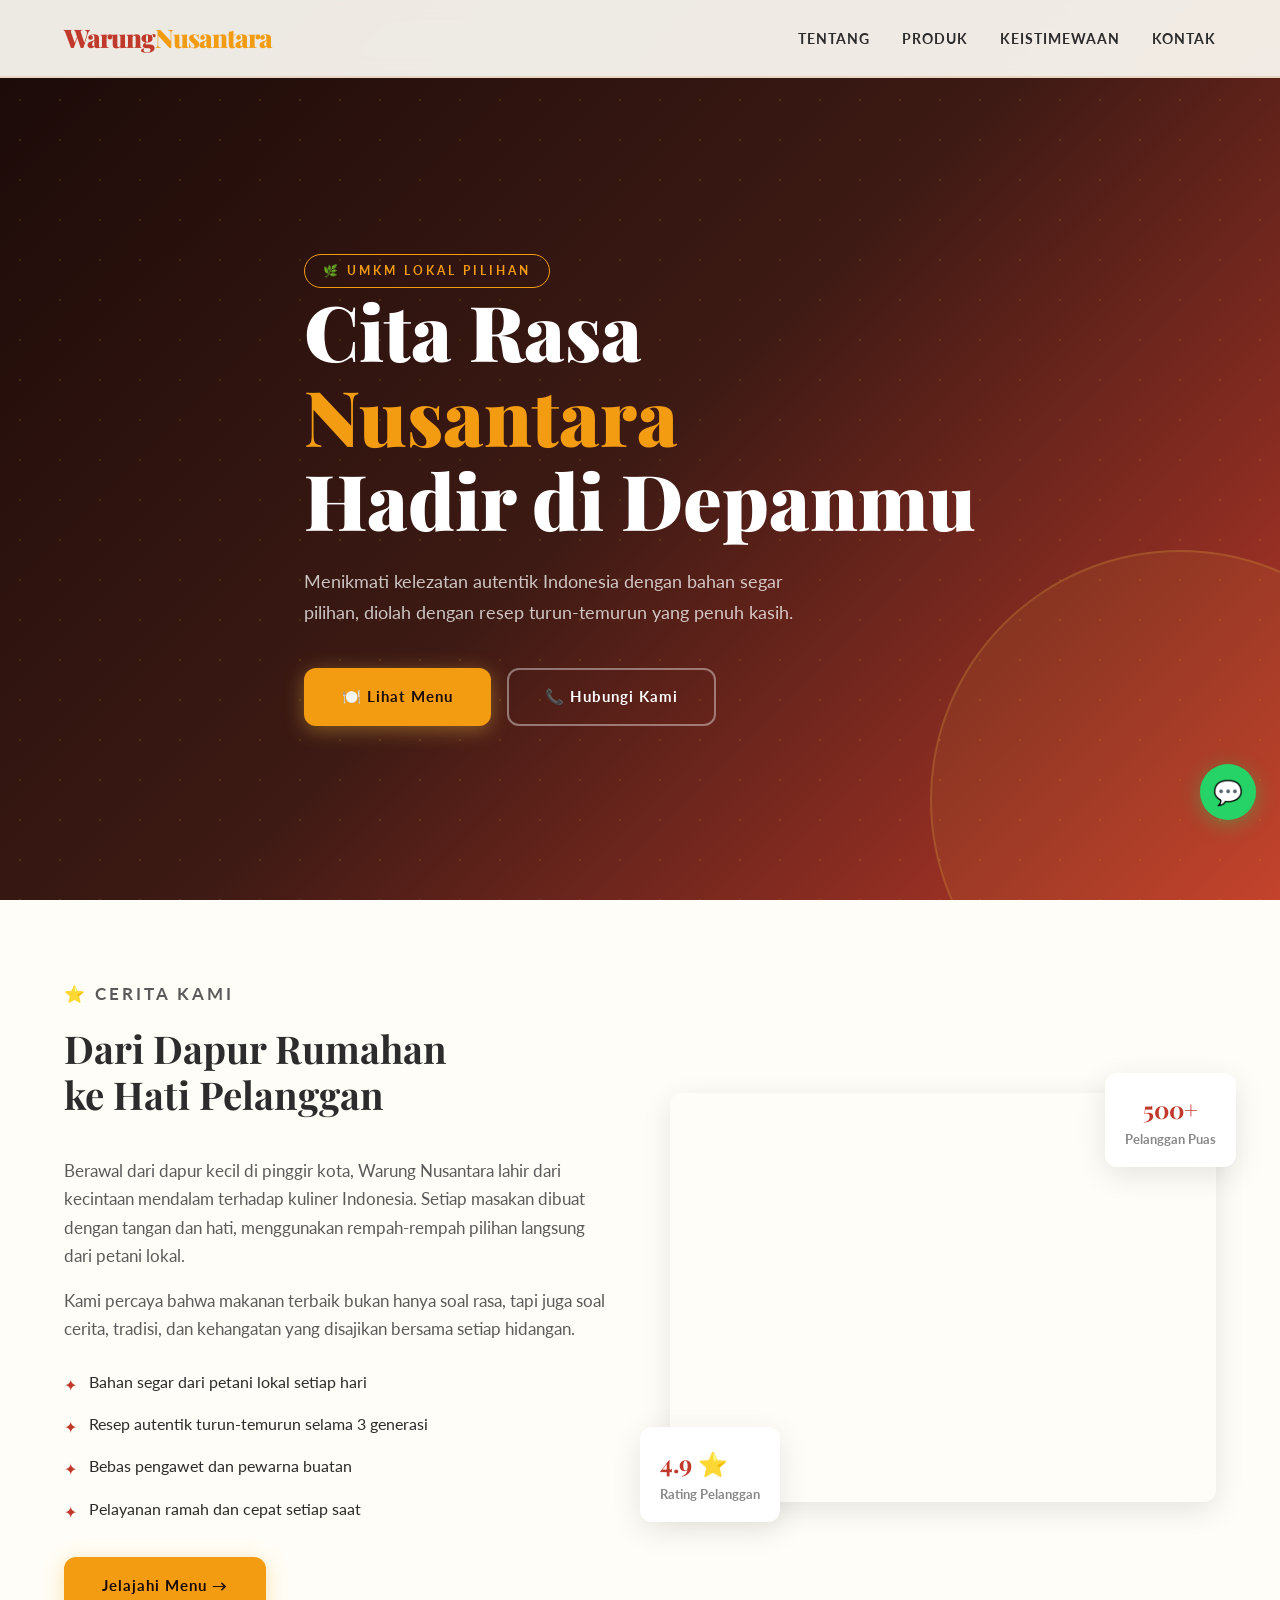
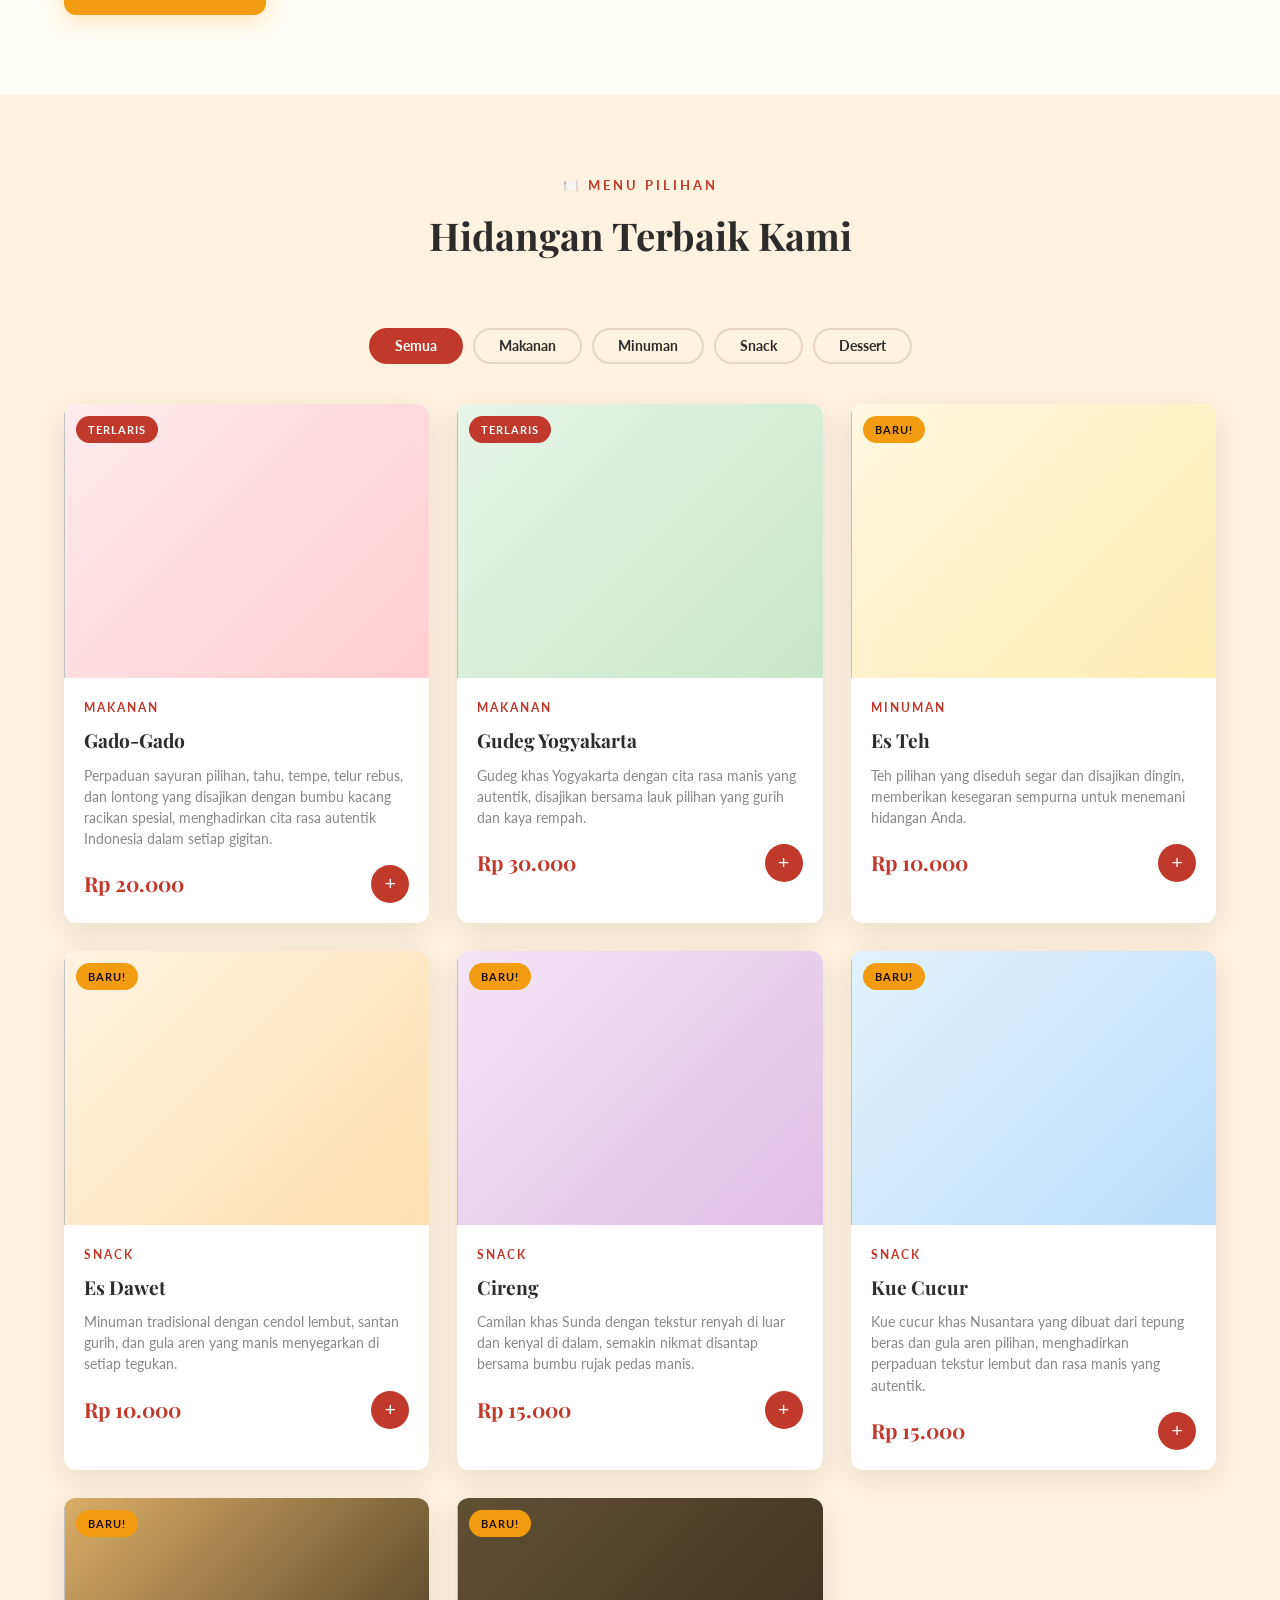
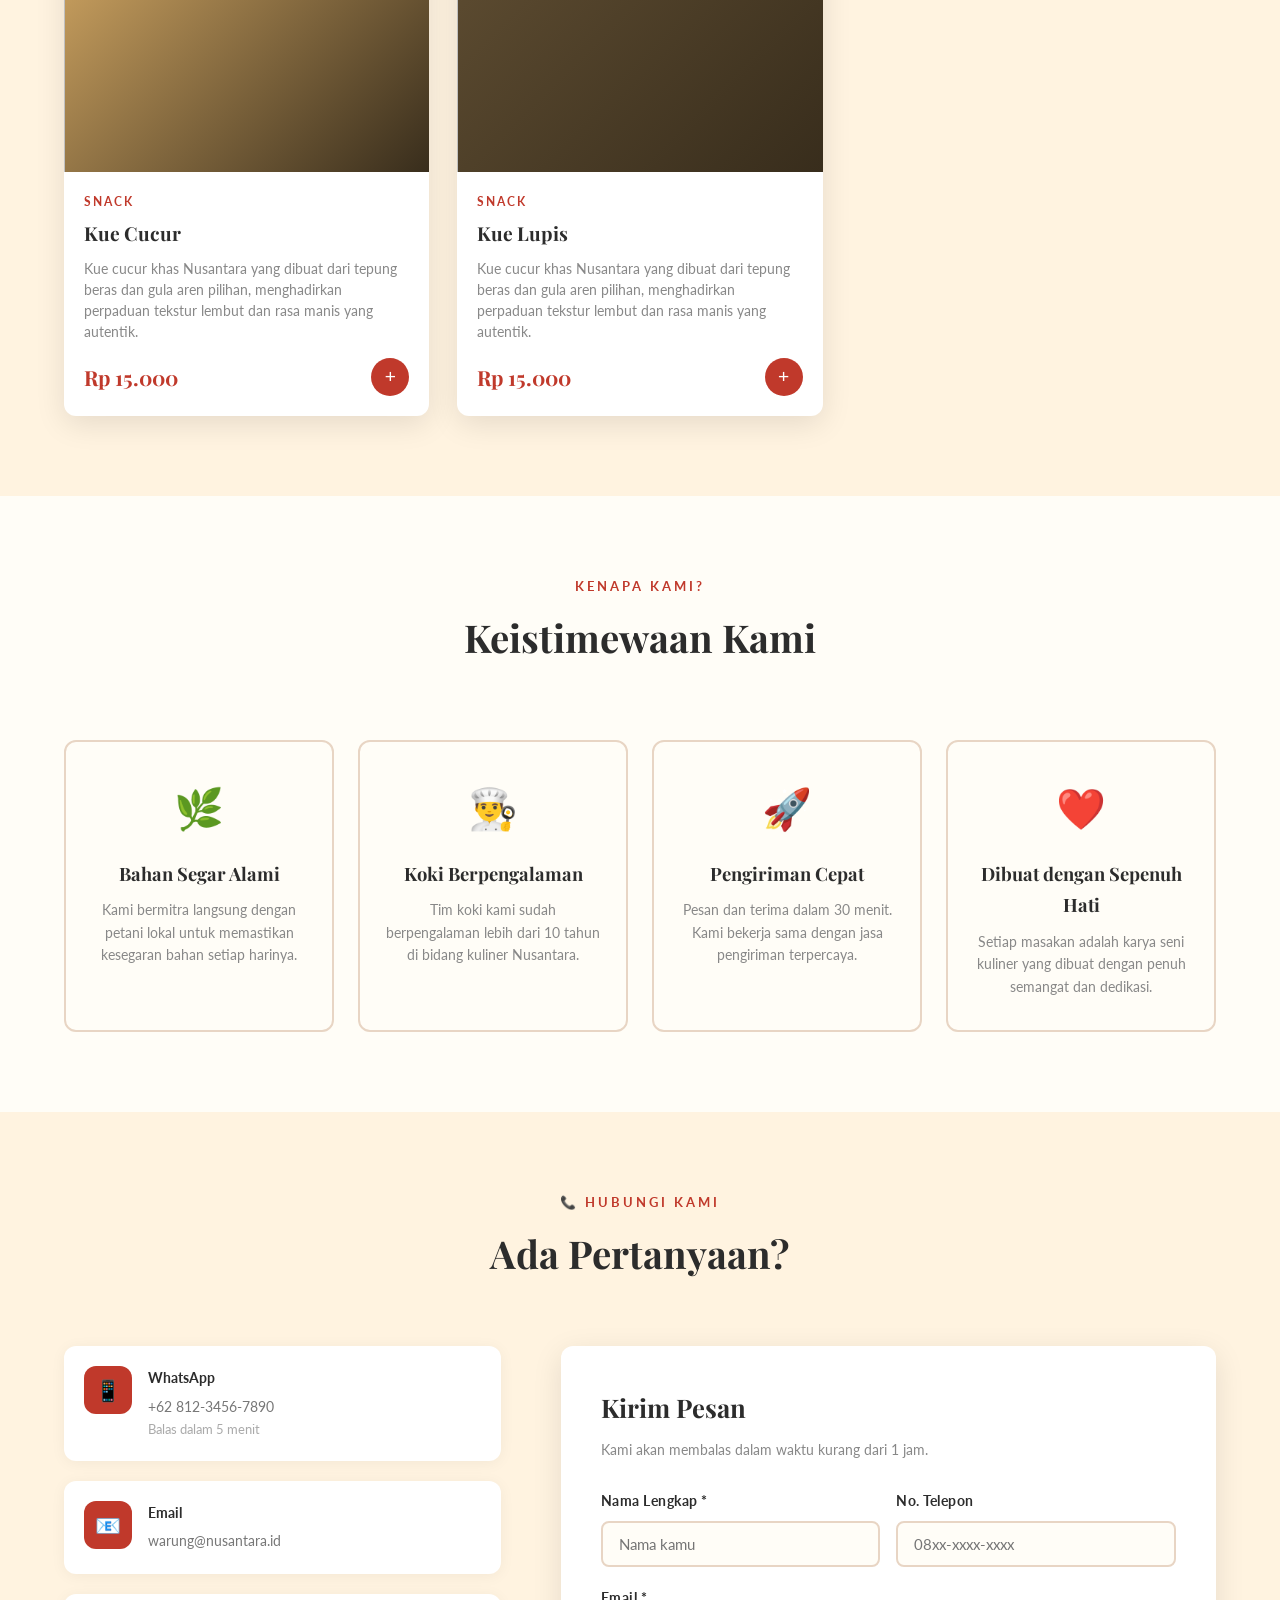
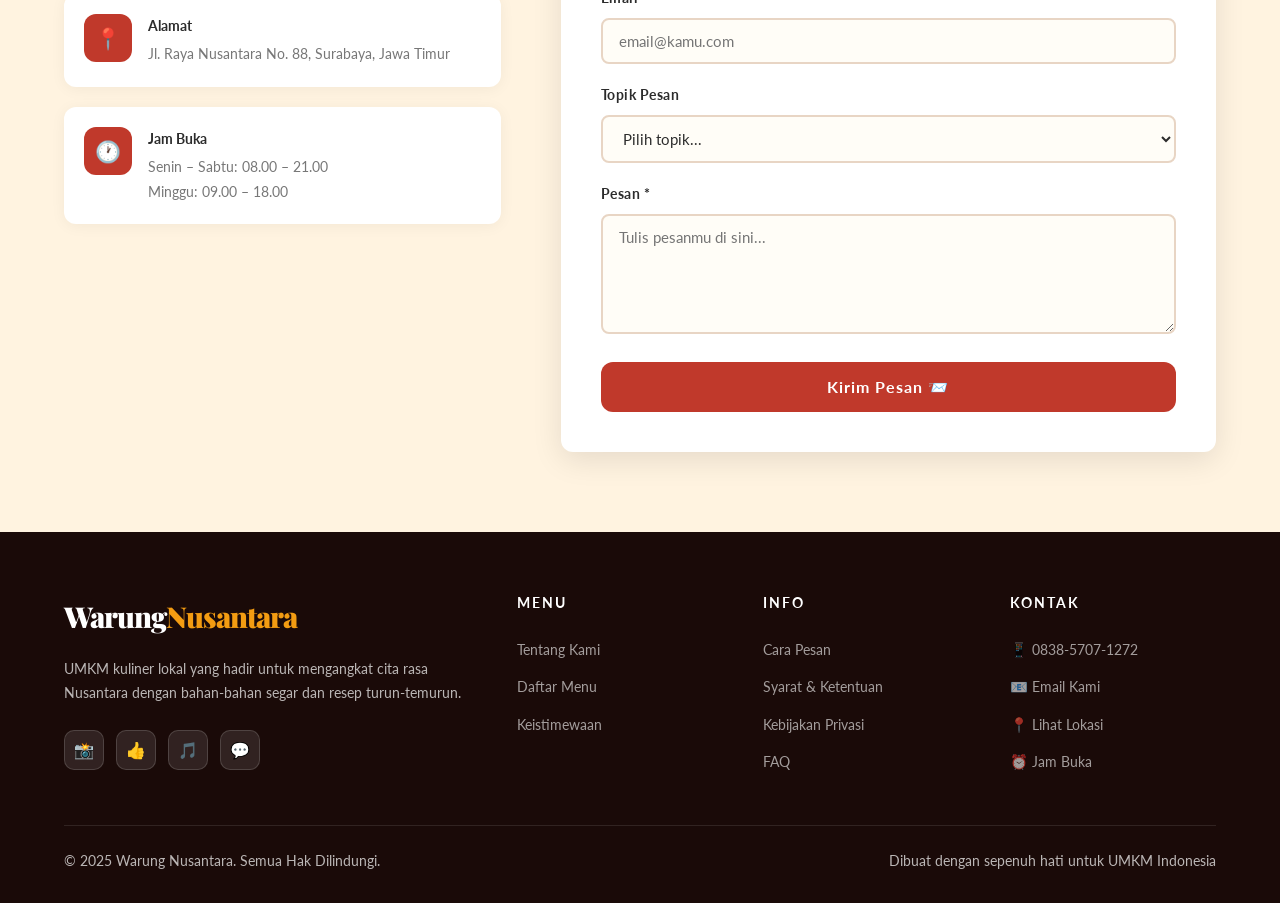
==== index.html @ 6fac177d "v1" ====
<!DOCTYPE html>
<html lang="id">
<head>
  <meta charset="UTF-8" />
  <meta name="viewport" content="width=device-width, initial-scale=1.0"/>

  <!-- ============================================================
       JUDUL HALAMAN — ubah sesuai nama UMKM-mu
       ============================================================ -->
  <title>Warung Nusantara | UMKM Lokal Terbaik</title>

  <!-- ============================================================
       GOOGLE FONTS — ganti nama font di sini jika ingin font lain
       Referensi font: https://fonts.google.com
       Font saat ini: Playfair Display (judul) + Lato (isi teks)
       ============================================================ -->
  <link rel="preconnect" href="https://fonts.googleapis.com"/>
  <link href="https://fonts.googleapis.com/css2?family=Playfair+Display:wght@400;700;900&family=Lato:wght@300;400;700&display=swap" rel="stylesheet"/>
<link rel="stylesheet" href="style.css">
</head>

<body>

  <!-- ============================================================
       NAVIGASI
       Ubah teks menu, tambah/hapus item sesuai kebutuhan
       ============================================================ -->
  <nav id="navbar">
    <div class="container nav-dalam">

      <!-- Logo: ubah teks "Warung" dan "Nusantara" -->
      <a href="#" class="nav-logo">Warung<span>Nusantara</span></a>

      <!-- Menu navigasi: ubah href dan teks setiap item -->
      <ul class="nav-menu" id="navMenu">
        <li><a href="#tentang">Tentang</a></li>
        <li><a href="#produk">Produk</a></li>
        <li><a href="#fitur">Keistimewaan</a></li>
        <li><a href="#kontak">Kontak</a></li>
      </ul>

      <!-- Tombol hamburger untuk mobile -->
      <button class="hamburger" id="hamburger" aria-label="Buka menu">
        <span></span>
        <span></span>
        <span></span>
      </button>

    </div>
  </nav>


  <!-- ============================================================
       HERO SECTION
       Ubah: badge, judul h1, paragraf, teks tombol, dan statistik
       ============================================================ -->
  <section class="hero" id="beranda">
    <div class="container">
      <div class="hero-konten">

        <!-- Badge kecil di atas judul — ubah teks atau hapus -->
        <div class="hero-badge">🌿 UMKM Lokal Pilihan</div>

        <!-- Judul utama — teks dalam .highlight akan berwarna aksen -->
        <h1>
          Cita Rasa
          <span class="highlight">Nusantara</span>
          Hadir di Depanmu
        </h1>

        <!-- Tagline / deskripsi singkat -->
        <p>
          Menikmati kelezatan autentik Indonesia dengan bahan segar pilihan,
          diolah dengan resep turun-temurun yang penuh kasih.
        </p>

        <!-- Tombol CTA (Call-to-Action) -->
        <div class="hero-tombol">
          <a href="#produk" class="btn btn-primer">🍽️ Lihat Menu</a>
          <a href="#kontak" class="btn btn-outline">📞 Hubungi Kami</a>
        </div>

      </div>
    </div>

    <!-- Statistik bawah hero — ubah angka dan label -->
 
  </section>


  <!-- ============================================================
       TENTANG KAMI
       Ubah: teks deskripsi, poin keunggulan, emoji gambar
       ============================================================ -->
  <section class="tentang animasi-masuk" id="tentang">
    <div class="container">
      <div class="tentang-grid">

        <!-- Kolom teks kiri -->
        <div>
          <p class="seksi-label">⭐ Cerita Kami</p>
          <h2 class="seksi-judul">Dari Dapur Rumahan<br>ke Hati Pelanggan</h2>

          <p>
            Berawal dari dapur kecil di pinggir kota, Warung Nusantara lahir
            dari kecintaan mendalam terhadap kuliner Indonesia. Setiap masakan
            dibuat dengan tangan dan hati, menggunakan rempah-rempah pilihan
            langsung dari petani lokal.
          </p>
          <p>
            Kami percaya bahwa makanan terbaik bukan hanya soal rasa, tapi
            juga soal cerita, tradisi, dan kehangatan yang disajikan bersama
            setiap hidangan.
          </p>

          <!-- Daftar keunggulan — tambah atau kurangi item <li> -->
          <ul class="keunggulan-list">
            <li>Bahan segar dari petani lokal setiap hari</li>
            <li>Resep autentik turun-temurun selama 3 generasi</li>
            <li>Bebas pengawet dan pewarna buatan</li>
            <li>Pelayanan ramah dan cepat setiap saat</li>
          </ul>

          <a href="#produk" class="btn btn-primer" style="margin-top:8px;">Jelajahi Menu →</a>
        </div>

        <!-- Kolom gambar kanan -->
        <div class="tentang-visual">
          <!-- Kotak gambar utama — ubah emoji atau ganti dengan tag <img> -->
          <div class="gambar-utama">
            <img src="Gudeg.jpg" alt="">
          </div>

          <!-- Kartu melayang kiri bawah — ubah angka dan teks -->
          <div class="floating-card kiri">
            <div class="nilai">4.9 ⭐</div>
            <div style="font-size:0.8rem;color:#888;">Rating Pelanggan</div>
          </div>

          <!-- Kartu melayang kanan atas — ubah angka dan teks -->
          <div class="floating-card kanan">
            <div class="nilai">500+</div>
            <div style="font-size:0.8rem;color:#888;">Pelanggan Puas</div>
          </div>
        </div>

      </div>
    </div>
  </section>


  <!-- ============================================================
       PRODUK / MENU
       Ubah: teks kategori filter, nama produk, harga, emoji
       ============================================================ -->
  <section class="produk animasi-masuk" id="produk">
    <div class="container">

      <div class="produk-header">
        <p class="seksi-label">🍽️ Menu Pilihan</p>
        <h2 class="seksi-judul" style="margin:0 auto;">Hidangan Terbaik Kami</h2>
      </div>

      <!-- Filter kategori — tambah tombol sesuai kategori produkmu -->
      <div class="filter-wrapper">
        <button class="filter-btn aktif" data-filter="semua">Semua</button>
        <button class="filter-btn" data-filter="makanan">Makanan</button>
        <button class="filter-btn" data-filter="minuman">Minuman</button>
        <button class="filter-btn" data-filter="snack">Snack</button>
        <button class="filter-btn" data-filter="dessert">Dessert</button>
      </div>

      <!-- Grid produk — salin satu blok .kartu-produk untuk menambah produk -->
      <div class="produk-grid" id="gridProduk">

        <!-- PRODUK 1 -->
        <div class="kartu-produk" data-kategori="makanan">
          <div class="kartu-gambar bg-merah">
            <img src="Gado Gado.jpg" alt=""
            style="
            width: 150%;
            height: 150%;
            object-fit: contain;
            object-position:center ;">
            <span class="kartu-badge badge-terlaris">Terlaris</span>
          </div>
          <div class="kartu-body">
            <p class="kartu-kategori">Makanan</p>
            <!-- Ubah nama produk -->
            <h3 class="kartu-nama">Gado-Gado</h3>
            <!-- Ubah deskripsi singkat -->
            <p class="kartu-deskripsi">Perpaduan sayuran pilihan, tahu, tempe, telur rebus, dan lontong yang disajikan dengan bumbu kacang racikan spesial, menghadirkan cita rasa autentik Indonesia dalam setiap gigitan.</p>
            <div class="kartu-footer">
              <!-- Ubah harga -->
              <span class="kartu-harga">Rp 20.000</span>
              <button class="btn-tambah" onclick="tambahKeranjang(this)">+</button>
            </div>
          </div>
        </div>

        <!-- PRODUK 2 -->
        <div class="kartu-produk" data-kategori="makanan">
          <div class="kartu-gambar bg-hijau">
            <img src="Gudeg.jpg" alt=""
            style="
            width: 150%;
            height: 150%;
            object-fit: contain;
            object-position:center ;">
            <span class="kartu-badge badge-terlaris">Terlaris</span>
          </div>
          <div class="kartu-body">
            <p class="kartu-kategori">Makanan</p>
            <h3 class="kartu-nama">Gudeg Yogyakarta</h3>
            <p class="kartu-deskripsi">Gudeg khas Yogyakarta dengan cita rasa manis yang autentik, disajikan bersama lauk pilihan yang gurih dan kaya rempah.</p>
            <div class="kartu-footer">
              <span class="kartu-harga">Rp 30.000</span>
              <button class="btn-tambah" onclick="tambahKeranjang(this)">+</button>
            </div>
          </div>
        </div>

        <!-- PRODUK 3 -->
        <div class="kartu-produk" data-kategori="minuman">
          <div class="kartu-gambar bg-kuning">
            <img src="es teh.jpg" alt=""
            style="
            width: 150%;
            height: 150%;
            object-fit: contain;
            object-position:center ;">
            <span class="kartu-badge badge-baru">Baru!</span>
          </div>
          <div class="kartu-body">
            <p class="kartu-kategori">Minuman</p>
            <h3 class="kartu-nama">Es Teh </h3>
            <p class="kartu-deskripsi">Teh pilihan yang diseduh segar dan disajikan dingin, memberikan kesegaran sempurna untuk menemani hidangan Anda.</p>
            <div class="kartu-footer">
              <span class="kartu-harga">Rp 10.000</span>
              <button class="btn-tambah" onclick="tambahKeranjang(this)">+</button>
            </div>
          </div>
        </div>

        <!-- PRODUK 4 -->
        <div class="kartu-produk" data-kategori="minuman">
          <div class="kartu-gambar bg-oranye">
            <img src="Es Dawet Recipe (Indonesian Sweet Cendol Dessert)… (1).jpg" alt=""
            style="
            width: 170%;
            height: 170%;
            object-fit: contain;
            object-position:center ;">
            <span class="kartu-badge badge-baru">Baru!</span>
          </div>
          <div class="kartu-body">
            <p class="kartu-kategori">Snack</p>
            <h3 class="kartu-nama">Es Dawet</h3>
            <p class="kartu-deskripsi">Minuman tradisional dengan cendol lembut, santan gurih, dan gula aren yang manis menyegarkan di setiap tegukan.</p>
            <div class="kartu-footer">
              <span class="kartu-harga">Rp 10.000</span>
              <button class="btn-tambah" onclick="tambahKeranjang(this)">+</button>
            </div>
          </div>
        </div>

        <!-- PRODUK 5 -->
        <div class="kartu-produk" data-kategori="snack">
          <div class="kartu-gambar bg-ungu">
            <img src="cireng.jpg" alt=""
            style="
            width: 165%;
            height: 165%;
            object-fit: contain;
            object-position:center ;">
            <span class="kartu-badge badge-baru">Baru!</span>
          </div>
          <div class="kartu-body">
            <p class="kartu-kategori">snack</p>
            <h3 class="kartu-nama">Cireng</h3>
            <p class="kartu-deskripsi">Camilan khas Sunda dengan tekstur renyah di luar dan kenyal di dalam, semakin nikmat disantap bersama bumbu rujak pedas manis.</p>
            <div class="kartu-footer">
              <span class="kartu-harga">Rp 15.000</span>
              <button class="btn-tambah" onclick="tambahKeranjang(this)">+</button>
            </div>
          </div>
        </div>

        <!-- PRODUK 6 -->
        <div class="kartu-produk" data-kategori="snack">
          <div class="kartu-gambar bg-biru">
            <img src="kue  pancong.jpg" alt=""
            style="
            width: 170%;
            height: 170%;
            object-fit: contain;
            object-position:center ;">
            <span class="kartu-badge badge-baru">Baru!</span>
          </div>
          <div class="kartu-body">
            <p class="kartu-kategori">snack</p>
            <h3 class="kartu-nama">Kue Cucur</h3>
            <p class="kartu-deskripsi">Kue cucur khas Nusantara yang dibuat dari tepung beras dan gula aren pilihan, menghadirkan perpaduan tekstur lembut dan rasa manis yang autentik.</p>
            <div class="kartu-footer">
              <span class="kartu-harga">Rp 15.000</span>
              <button class="btn-tambah" onclick="tambahKeranjang(this)">+</button>
            </div>
          </div>
        </div>

        <!-- PRODUK 7 -->
        <div class="kartu-produk" data-kategori="dessert">
          <div class="kartu-gambar bg-coklat">
            <img src="klepon.jpg" alt=""
            style="
            width: 150%;
            height: 150%;
            object-fit: contain;
            object-position:center ;">
            <span class="kartu-badge badge-baru">Baru!</span>
          </div>
          <div class="kartu-body">
            <p class="kartu-kategori">snack</p>
            <h3 class="kartu-nama">Kue Cucur</h3>
            <p class="kartu-deskripsi">Kue cucur khas Nusantara yang dibuat dari tepung beras dan gula aren pilihan, menghadirkan perpaduan tekstur lembut dan rasa manis yang autentik.</p>
            <div class="kartu-footer">
              <span class="kartu-harga">Rp 15.000</span>
              <button class="btn-tambah" onclick="tambahKeranjang(this)">+</button>
            </div>
          </div>
        </div>

                <!-- PRODUK 7 -->
        <div class="kartu-produk" data-kategori="dessert">
          <div class="kartu-gambar bg-hitam">
            <img src="lupis.jpg" alt=""
            style="
            width: 150%;
            height: 150%;
            object-fit: contain;
            object-position:center ;">
            <span class="kartu-badge badge-baru">Baru!</span>
          </div>
          <div class="kartu-body">
            <p class="kartu-kategori">snack</p>
            <h3 class="kartu-nama">Kue Lupis</h3>
            <p class="kartu-deskripsi">Kue cucur khas Nusantara yang dibuat dari tepung beras dan gula aren pilihan, menghadirkan perpaduan tekstur lembut dan rasa manis yang autentik.</p>
            <div class="kartu-footer">
              <span class="kartu-harga">Rp 15.000</span>
              <button class="btn-tambah" onclick="tambahKeranjang(this)">+</button>
            </div>
          </div>
        </div>

      </div>
    </div>
  </section>


  <!-- ============================================================
       FITUR / KEISTIMEWAAN
       Ubah: emoji, judul, dan deskripsi setiap kartu
       ============================================================ -->
  <section class="fitur animasi-masuk" id="fitur">
    <div class="container">

      <div class="fitur-header">
        <p class="seksi-label"> Kenapa Kami?</p>
        <h2 class="seksi-judul" style="margin:0 auto;">Keistimewaan Kami</h2>
      </div>

      <div class="fitur-grid">

        <!-- Kartu Fitur 1 — ubah emoji, judul, deskripsi -->
        <div class="kartu-fitur">
          <span class="fitur-ikon">🌿</span>
          <h3 class="fitur-judul">Bahan Segar Alami</h3>
          <p class="fitur-deskripsi">Kami bermitra langsung dengan petani lokal untuk memastikan kesegaran bahan setiap harinya.</p>
        </div>

        <!-- Kartu Fitur 2 -->
        <div class="kartu-fitur">
          <span class="fitur-ikon">👨‍🍳</span>
          <h3 class="fitur-judul">Koki Berpengalaman</h3>
          <p class="fitur-deskripsi">Tim koki kami sudah berpengalaman lebih dari 10 tahun di bidang kuliner Nusantara.</p>
        </div>

        <!-- Kartu Fitur 3 -->
        <div class="kartu-fitur">
          <span class="fitur-ikon">🚀</span>
          <h3 class="fitur-judul">Pengiriman Cepat</h3>
          <p class="fitur-deskripsi">Pesan dan terima dalam 30 menit. Kami bekerja sama dengan jasa pengiriman terpercaya.</p>
        </div>

        <!-- Kartu Fitur 4 -->
        <div class="kartu-fitur">
          <span class="fitur-ikon">❤️</span>
          <h3 class="fitur-judul">Dibuat dengan Sepenuh Hati</h3>
          <p class="fitur-deskripsi">Setiap masakan adalah karya seni kuliner yang dibuat dengan penuh semangat dan dedikasi.</p>
        </div>

      </div>
    </div>
  </section>


  <!-- ============================================================
       TESTIMONI
       Ubah: bintang, teks ulasan, nama, dan kota pelanggan
       ============================================================ -->
 


  <!-- ============================================================
       KONTAK
       Ubah: nomor WA, email, alamat, jam buka
       ============================================================ -->
  <section class="kontak animasi-masuk" id="kontak">
    <div class="container">

      <div style="text-align:center; margin-bottom:50px;">
        <p class="seksi-label">📞 Hubungi Kami</p>
        <h2 class="seksi-judul" style="margin:0 auto;">Ada Pertanyaan?</h2>
      </div>

      <div class="kontak-grid">

        <!-- Kolom info kontak kiri -->
        <div class="info-kontak">

          <!-- Ubah nomor WhatsApp (format internasional tanpa +) -->
          <div class="item-kontak">
            <div class="kontak-ikon">📱</div>
            <div class="kontak-info">
              <h4>WhatsApp</h4>
              <p>+62 812-3456-7890</p>
              <p style="font-size:0.8rem;color:#aaa;">Balas dalam 5 menit</p>
            </div>
          </div>

          <!-- Ubah alamat email -->
          <div class="item-kontak">
            <div class="kontak-ikon">📧</div>
            <div class="kontak-info">
              <h4>Email</h4>
              <p>warung@nusantara.id</p>
            </div>
          </div>

          <!-- Ubah alamat fisik -->
          <div class="item-kontak">
            <div class="kontak-ikon">📍</div>
            <div class="kontak-info">
              <h4>Alamat</h4>
              <p>Jl. Raya Nusantara No. 88, Surabaya, Jawa Timur</p>
            </div>
          </div>

          <!-- Ubah jam operasional -->
          <div class="item-kontak">
            <div class="kontak-ikon">🕐</div>
            <div class="kontak-info">
              <h4>Jam Buka</h4>
              <p>Senin – Sabtu: 08.00 – 21.00</p>
              <p>Minggu: 09.00 – 18.00</p>
            </div>
          </div>

        </div><!-- akhir info kontak -->

        <!-- Kolom form pesan kanan -->
        <div class="form-pesan">
          <h3 class="form-judul">Kirim Pesan</h3>
          <p class="form-subjudul">Kami akan membalas dalam waktu kurang dari 1 jam.</p>

          <div id="formPesan">

            <!-- Input nama dan telepon dalam satu baris -->
            <div class="form-baris-ganda">
              <div class="form-grup">
                <label class="form-label" for="nama">Nama Lengkap *</label>
                <input class="form-input" type="text" id="nama" placeholder="Nama kamu" required/>
              </div>
              <div class="form-grup">
                <label class="form-label" for="telepon">No. Telepon</label>
                <input class="form-input" type="tel" id="telepon" placeholder="08xx-xxxx-xxxx"/>
              </div>
            </div>

            <!-- Input email -->
            <div class="form-grup">
              <label class="form-label" for="email">Email *</label>
              <input class="form-input" type="email" id="email" placeholder="email@kamu.com" required/>
            </div>

            <!-- Dropdown topik pesan -->
            <div class="form-grup">
              <label class="form-label" for="topik">Topik Pesan</label>
              <select class="form-select" id="topik">
                <!-- Ubah atau tambah pilihan di sini -->
                <option value="">Pilih topik...</option>
                <option value="pemesanan">Pemesanan</option>
                <option value="kerjasama">Kerjasama</option>
                <option value="keluhan">Keluhan</option>
                <option value="lainnya">Lainnya</option>
              </select>
            </div>

            <!-- Textarea pesan -->
            <div class="form-grup">
              <label class="form-label" for="pesan">Pesan *</label>
              <textarea class="form-textarea" id="pesan" placeholder="Tulis pesanmu di sini..." required></textarea>
            </div>

            <!-- Tombol kirim -->
            <button class="btn-kirim" type="button" onclick="kirimPesan()">
              Kirim Pesan 📨
            </button>

          </div><!-- akhir formPesan -->

          <!-- Notifikasi sukses — muncul setelah klik kirim -->
          <div class="notif-sukses" id="notifSukses">
            ✅ Pesan berhasil dikirim! Kami akan segera menghubungi kamu.
          </div>

        </div><!-- akhir form-pesan -->

      </div>
    </div>
  </section>


  <!-- ============================================================
       FOOTER
       Ubah: nama UMKM, deskripsi, menu, link sosmed, hak cipta
       ============================================================ -->
  <footer>
    <div class="container">
      <div class="footer-grid">

        <!-- Kolom brand & sosmed -->
        <div class="footer-brand">
          <!-- Logo footer — sama dengan navbar -->
          <a href="#" class="nav-logo">Warung<span>Nusantara</span></a>
          <p class="footer-deskripsi">
            UMKM kuliner lokal yang hadir untuk mengangkat cita rasa
            Nusantara dengan bahan-bahan segar dan resep turun-temurun.
          </p>
          <!-- Link media sosial — ubah href ke akun asli -->
          <div class="sosmed-links">
            <a href="#" class="sosmed-btn" title="Instagram">📸</a>
            <a href="#" class="sosmed-btn" title="Facebook">👍</a>
            <a href="#" class="sosmed-btn" title="TikTok">🎵</a>
            <a href="#" class="sosmed-btn" title="WhatsApp">💬</a>
          </div>
        </div>

        <!-- Kolom menu footer — tambah/hapus item -->
        <div class="footer-menu">
          <h4>Menu</h4>
          <ul>
            <li><a href="#tentang">Tentang Kami</a></li>
            <li><a href="#produk">Daftar Menu</a></li>
            <li><a href="#fitur">Keistimewaan</a></li>
          </ul>
        </div>

        <div class="footer-menu">
          <h4>Info</h4>
          <ul>
            <li><a href="#">Cara Pesan</a></li>
            <li><a href="#">Syarat & Ketentuan</a></li>
            <li><a href="#">Kebijakan Privasi</a></li>
            <li><a href="#">FAQ</a></li>
          </ul>
        </div>

        <div class="footer-menu">
          <h4>Kontak</h4>
          <ul>
            <li><a href="tel:+6281234567890">📱 0838-5707-1272</a></li>
            <li><a href="mailto:warung@nusantara.id">📧 Email Kami</a></li>
            <li><a href="#">📍 Lihat Lokasi</a></li>
            <li><a href="#">⏰ Jam Buka</a></li>
          </ul>
        </div>

      </div>

      <!-- Baris bawah footer -->
      <div class="footer-bawah">
        <!-- Ubah tahun dan nama UMKM -->
        <p>© 2025 Warung Nusantara. Semua Hak Dilindungi.</p>
        <p>Dibuat dengan sepenuh hati untuk UMKM Indonesia</p>
      </div>

    </div>
  </footer>


  <!-- ============================================================
       TOMBOL FLOATING
       Ubah nomor WhatsApp di href btn-wa
       ============================================================ -->
  <div class="floating-btns">

    <!-- Ganti 6281234567890 dengan nomor WhatsApp asli (format internasional) -->
    <a href="https://wa.me/6281234567890?text=Halo, saya ingin memesan!"
       class="btn-wa"
       target="_blank"
       title="Chat WhatsApp">
      💬
    </a>

    <!-- Tombol scroll ke atas — tidak perlu diubah, JS yang mengelola -->
    <button class="btn-top" id="btnTop" title="Kembali ke atas" onclick="scrollToTop()">↑</button>

  </div>


  <!-- ============================================================
       ██████████████████████████████████████████
       JAVASCRIPT
       Semua interaktivitas dikelola di sini
       ██████████████████████████████████████████
       ============================================================ -->
  <script>

    // ============================================================
    // 1. NAVBAR — menyusut saat di-scroll
    // ============================================================
    const navbar = document.getElementById('navbar');

    window.addEventListener('scroll', function() {
      if (window.scrollY > 50) {
        navbar.classList.add('scrolled');
      } else {
        navbar.classList.remove('scrolled');
      }
    });


    // ============================================================
    // 2. HAMBURGER MENU (mobile)
    // ============================================================
    const hamburger = document.getElementById('hamburger');
    const navMenu   = document.getElementById('navMenu');

    hamburger.addEventListener('click', function() {
      navMenu.classList.toggle('terbuka');
    });

    // Tutup menu saat salah satu link diklik
    navMenu.querySelectorAll('a').forEach(function(link) {
      link.addEventListener('click', function() {
        navMenu.classList.remove('terbuka');
      });
    });


    // ============================================================
    // 3. ANIMASI MASUK SAAT SCROLL (Intersection Observer)
    // Elemen dengan class "animasi-masuk" akan muncul saat masuk layar
    // Ubah threshold (0.1) untuk mengubah kapan animasi mulai:
    //   0 = segera masuk viewport, 1 = seluruh elemen harus terlihat
    // ============================================================
    const observer = new IntersectionObserver(function(entries) {
      entries.forEach(function(entry) {
        if (entry.isIntersecting) {
          entry.target.classList.add('terlihat');
        }
      });
    }, { threshold: 0.1 });

    document.querySelectorAll('.animasi-masuk').forEach(function(el) {
      observer.observe(el);
    });


    // ============================================================
    // 4. FILTER PRODUK
    // Mengatur tampilan/sembunyi kartu berdasarkan kategori
    // ============================================================
    const filterBtns = document.querySelectorAll('.filter-btn');
    const kartuProduk = document.querySelectorAll('.kartu-produk');

    filterBtns.forEach(function(btn) {
      btn.addEventListener('click', function() {

        // Aktifkan tombol yang diklik
        filterBtns.forEach(function(b) { b.classList.remove('aktif'); });
        btn.classList.add('aktif');

        const filter = btn.getAttribute('data-filter');

        kartuProduk.forEach(function(kartu) {
          if (filter === 'semua' || kartu.getAttribute('data-kategori') === filter) {
            // Tampilkan kartu yang cocok
            kartu.style.display = 'block';
            kartu.style.animation = 'fadeInUp 0.4s ease';
          } else {
            // Sembunyikan kartu yang tidak cocok
            kartu.style.display = 'none';
          }
        });

      });
    });


    // ============================================================
    // 5. TOMBOL TAMBAH KERANJANG
    // Fungsi ini dipanggil saat tombol "+" diklik di kartu produk
    // Ubah perilaku sesuai kebutuhan (integrasi ke keranjang, dsb)
    // ============================================================
    let jumlahKeranjang = 0;  // Counter keranjang — bisa ditampilkan di navbar

    function tambahKeranjang(tombol) {
      jumlahKeranjang++;

      // Efek visual: tombol bergetar
      tombol.textContent = '✓';
      tombol.style.background = '#27AE60';  /* Warna hijau saat berhasil ditambah */

      // Kembalikan ke semula setelah 1.5 detik (1500ms) — ubah angka ini
      setTimeout(function() {
        tombol.textContent = '+';
        tombol.style.background = '';
      }, 1500);

      // Nama produk dari kartu
      const namaEl = tombol.closest('.kartu-produk').querySelector('.kartu-nama');
      const nama   = namaEl ? namaEl.textContent : 'Produk';

      // Tampilkan notifikasi kecil
      tampilkanNotif(nama + ' ditambahkan ke keranjang 🛒');
    }

    // Fungsi notifikasi popup kecil di pojok layar
    function tampilkanNotif(pesan) {
      // Hapus notifikasi lama jika ada
      const lama = document.querySelector('.notif-popup');
      if (lama) lama.remove();

      const notif = document.createElement('div');
      notif.className = 'notif-popup';
      notif.textContent = pesan;

      /* Style notifikasi — ubah sesuai selera */
      Object.assign(notif.style, {
        position:     'fixed',
        bottom:       '100px',       /* Posisi dari bawah layar */
        right:        '24px',        /* Posisi dari kanan layar */
        background:   '#2C2C2C',
        color:        'white',
        padding:      '12px 20px',
        borderRadius: '8px',
        fontSize:     '0.88rem',
        fontWeight:   '600',
        zIndex:       '9999',
        boxShadow:    '0 4px 20px rgba(0,0,0,0.3)',
        animation:    'fadeInUp 0.3s ease',
        transition:   'opacity 0.4s'
      });

      document.body.appendChild(notif);

      // Hilangkan otomatis setelah 2.5 detik
      setTimeout(function() {
        notif.style.opacity = '0';
        setTimeout(function() { notif.remove(); }, 400);
      }, 2500);
    }


    // ============================================================
    // 6. SLIDER TESTIMONI
    // Kontrol geser kartu testimoni kiri-kanan dan titik navigasi
    // ============================================================
    const track      = document.getElementById('sliderTrack');
    const btnKiri    = document.getElementById('btnKiri');
    const btnKanan   = document.getElementById('btnKanan');
    const sliderNav  = document.getElementById('sliderNav');

    let indexSlider = 0;

    // Hitung jumlah kartu per tampilan berdasarkan lebar layar
    function kartuperLayar() {
      return window.innerWidth <= 768 ? 1 : 3;
    }

    const totalKartu = track.querySelectorAll('.kartu-testimoni').length;

    // Buat titik navigasi
    function buatDots() {
      sliderNav.innerHTML = '';
      const jumlahDot = Math.ceil(totalKartu / kartuperLayar());
      for (let i = 0; i < jumlahDot; i++) {
        const dot = document.createElement('button');
        dot.className = 'slider-dot' + (i === 0 ? ' aktif' : '');
        dot.setAttribute('aria-label', 'Halaman ' + (i + 1));
        dot.addEventListener('click', function() { geserKe(i); });
        sliderNav.appendChild(dot);
      }
    }

    // Geser ke indeks tertentu
    function geserKe(index) {
      const jumlahMax = Math.ceil(totalKartu / kartuperLayar()) - 1;
      indexSlider = Math.max(0, Math.min(index, jumlahMax));

      // Hitung persentase geser
      const persen = indexSlider * (100 / kartuperLayar());
      track.style.transform = 'translateX(-' + persen + '%)';

      // Update titik aktif
      sliderNav.querySelectorAll('.slider-dot').forEach(function(d, i) {
        d.classList.toggle('aktif', i === indexSlider);
      });
    }

    // Tombol panah kiri & kanan
    btnKiri.addEventListener('click',  function() { geserKe(indexSlider - 1); });
    btnKanan.addEventListener('click', function() { geserKe(indexSlider + 1); });

    // Inisialisasi slider
    buatDots();

    // Auto-play slider — geser otomatis setiap 4000ms (4 detik)
    // Hapus atau comment baris ini jika tidak mau auto-play
    setInterval(function() {
      const jumlahMax = Math.ceil(totalKartu / kartuperLayar()) - 1;
      geserKe(indexSlider >= jumlahMax ? 0 : indexSlider + 1);
    }, 4000);

    // Rebuild dots saat layar diresize
    window.addEventListener('resize', function() {
      buatDots();
      geserKe(0);
    });


    // ============================================================
    // 7. FORM PENGIRIMAN PESAN
    // Validasi sederhana dan simulasi pengiriman
    // Ganti dengan integrasi API nyata (EmailJS, Formspree, dll)
    // ============================================================
    function kirimPesan() {
      const nama  = document.getElementById('nama').value.trim();
      const email = document.getElementById('email').value.trim();
      const pesan = document.getElementById('pesan').value.trim();

      // Validasi: cek field wajib
      if (!nama || !email || !pesan) {
        alert('⚠️ Mohon isi semua field yang bertanda bintang (*)');
        return;
      }

      // Simulasi kirim: ubah tombol menjadi loading
      const tombol = document.querySelector('.btn-kirim');
      tombol.textContent = 'Mengirim...';
      tombol.disabled    = true;
      tombol.style.opacity = '0.7';

      // Simulasi delay jaringan — ganti dengan fetch/axios ke API nyata
      setTimeout(function() {
        // Sembunyikan form, tampilkan pesan sukses
        document.getElementById('formPesan').style.display  = 'none';
        document.getElementById('notifSukses').style.display = 'block';
      }, 1500);  /* Ubah angka untuk mengatur lama loading simulasi */
    }


    // ============================================================
    // 8. TOMBOL KEMBALI KE ATAS
    // Muncul saat scroll lebih dari 300px, hilang saat di atas
    // ============================================================
    const btnTop = document.getElementById('btnTop');

    window.addEventListener('scroll', function() {
      if (window.scrollY > 300) {
        btnTop.classList.add('terlihat');
      } else {
        btnTop.classList.remove('terlihat');
      }
    });

    function scrollToTop() {
      // Ubah 'smooth' ke 'instant' jika tidak ingin animasi
      window.scrollTo({ top: 0, behavior: 'smooth' });
    }


    // ============================================================
    // 9. SMOOTH SCROLL untuk semua link anchor (#)
    // ============================================================
    document.querySelectorAll('a[href^="#"]').forEach(function(anchor) {
      anchor.addEventListener('click', function(e) {
        const id = this.getAttribute('href');
        if (id === '#') return;
        const target = document.querySelector(id);
        if (target) {
          e.preventDefault();
          // Beri offset 80px untuk navbar fixed
          const offsetTop = target.getBoundingClientRect().top + window.pageYOffset - 80;
          window.scrollTo({ top: offsetTop, behavior: 'smooth' });
        }
      });
    });

  </script>

</body>
</html>
---- style.css ----
/* ============================================================
       CSS CUSTOM PROPERTIES (VARIABEL WARNA UTAMA)
       Ubah nilai di sini untuk mengganti warna seluruh website
       sekaligus! Ini bagian paling mudah untuk modifikasi warna.
       ============================================================

       --warna-utama       → warna dominan (tombol, aksen, garis)
       --warna-sekunder    → warna pendukung / hover
       --warna-aksen       → warna highlight kecil (badge, tag)
       --warna-latar       → warna background halaman
       --warna-latar-2     → warna background section berbeda
       --warna-teks        → warna teks utama
       --warna-teks-terang → warna teks di atas background gelap
       --warna-garis       → warna border / garis pemisah
    */
    :root {
      --warna-utama:       #C0392B;   /* Merah bata — coba ganti ke #2980B9 untuk biru */
      --warna-sekunder:    #922B21;   /* Merah gelap untuk hover */
      --warna-aksen:       #F39C12;   /* Kuning emas — coba ganti ke #27AE60 untuk hijau */
      --warna-latar:       #FFFDF7;   /* Putih hangat / krem */
      --warna-latar-2:     #FFF3E0;   /* Krem muda untuk section bergantian */
      --warna-teks:        #2C2C2C;   /* Hitam keabu-abuan */
      --warna-teks-terang: #FFFFFF;   /* Putih untuk teks di background gelap */
      --warna-garis:       #E8D5C4;   /* Warna border hangat */

      /* ============================================================
         VARIABEL FONT — ubah nama font di sini
         Pastikan sudah di-import di Google Fonts di atas!
         ============================================================ */
      --font-judul: 'Playfair Display', serif;  /* Font untuk semua judul */
      --font-isi:   'Lato', sans-serif;          /* Font untuk paragraf & tombol */

      /* ============================================================
         VARIABEL UKURAN & JARAK — ubah untuk mengatur tata letak
         ============================================================ */
      --radius-bulat:  12px;   /* Sudut membulat untuk kartu & tombol */
      --bayangan:      0 8px 30px rgba(0,0,0,0.10);  /* Bayangan kartu */
      --lebar-max:     1200px; /* Lebar maksimal konten halaman */
      --padding-seksi: 80px;   /* Jarak atas-bawah setiap section */
    }

    /* ============================================================
       RESET & BASE — jangan diubah kecuali kamu tahu apa yang kamu lakukan
       ============================================================ */
    *, *::before, *::after {
      box-sizing: border-box;
      margin: 0;
      padding: 0;
    }

    html { scroll-behavior: smooth; } /* Animasi scroll halus antar section */

    body {
      font-family: var(--font-isi);
      background-color: var(--warna-latar);
      color: var(--warna-teks);
      line-height: 1.7;
      overflow-x: hidden; /* Sembunyikan scroll horizontal */
    }

    /* ============================================================
       UTILITAS UMUM
       ============================================================ */
    .container {
      max-width: var(--lebar-max);
      margin: 0 auto;
      padding: 0 24px;  /* Ubah angka ini untuk mengatur padding sisi kiri-kanan */
    }

    /* Kelas ini menyembunyikan elemen tapi tetap bisa dibaca screen-reader */
    .sr-only { position: absolute; width: 1px; height: 1px; overflow: hidden; clip: rect(0,0,0,0); }


    /* ============================================================
       ██████████████████████████████████████████
       BAGIAN 1 — NAVIGASI / HEADER ATAS
       ██████████████████████████████████████████
       ============================================================ */
    nav {
      position: fixed;        /* Navbar menempel di atas saat scroll */
      top: 0;
      left: 0;
      right: 0;
      z-index: 1000;
      padding: 16px 0;        /* Ubah angka untuk membuat navbar lebih tinggi/rendah */
      background: rgba(255, 253, 247, 0.92);  /* Transparan — ubah angka terakhir (0.92) */
      backdrop-filter: blur(12px);             /* Efek kaca blur */
      border-bottom: 2px solid var(--warna-garis);  /* Garis bawah navbar */
      transition: all 0.3s ease;
    }

    /* Navbar berubah saat di-scroll (dikendalikan JavaScript di bawah) */
    nav.scrolled {
      padding: 10px 0;
      box-shadow: var(--bayangan);
    }

    .nav-dalam {
      display: flex;
      align-items: center;
      justify-content: space-between;  /* Logo kiri, menu kanan */
    }

    /* ── LOGO TEKS — ubah teks dan warna di sini ── */
    .nav-logo {
      font-family: var(--font-judul);
      font-size: 1.6rem;      /* Ubah untuk memperbesar/perkecil logo */
      font-weight: 900;
      color: var(--warna-utama);
      text-decoration: none;
      letter-spacing: -1px;
    }

    /* Titik aksen di logo — ubah warna atau hapus jika tidak suka */
    .nav-logo span {
      color: var(--warna-aksen);
    }

    /* ── MENU NAVIGASI ── */
    .nav-menu {
      display: flex;
      gap: 32px;              /* Ubah untuk mengatur jarak antar menu */
      list-style: none;
    }

    .nav-menu a {
      text-decoration: none;
      color: var(--warna-teks);
      font-weight: 700;
      font-size: 0.9rem;
      letter-spacing: 1px;
      text-transform: uppercase;  /* Hapus baris ini agar huruf tidak kapital semua */
      position: relative;
      transition: color 0.3s;
    }

    /* Garis bawah animasi saat hover menu */
    .nav-menu a::after {
      content: '';
      position: absolute;
      bottom: -4px; left: 0;
      width: 0; height: 2px;
      background: var(--warna-utama);
      transition: width 0.3s;
    }
    .nav-menu a:hover { color: var(--warna-utama); }
    .nav-menu a:hover::after { width: 100%; }

    /* ── TOMBOL HAMBURGER (mobile) ── */
    .hamburger {
      display: none;          /* Tersembunyi di desktop, muncul di mobile */
      flex-direction: column;
      gap: 5px;
      cursor: pointer;
      background: none;
      border: none;
      padding: 4px;
    }
    .hamburger span {
      display: block;
      width: 26px; height: 2px;
      background: var(--warna-teks);
      transition: all 0.3s;
    }


    /* ============================================================
       ██████████████████████████████████████████
       BAGIAN 2 — HERO / BANNER UTAMA
       ██████████████████████████████████████████
       ============================================================ */
    .hero {
      min-height: 100vh;                /* Tinggi penuh layar — ubah jadi 80vh dsb */
      display: flex;
      align-items: center;
      position: relative;
      overflow: hidden;
      padding-top: 80px;                /* Beri ruang untuk navbar fixed */

      /* ── WARNA LATAR HERO — ubah gradient di sini ──
         Format: linear-gradient(arah, warna1, warna2)
         Coba: radial-gradient(circle at top left, #C0392B, #922B21)
      */
      background: linear-gradient(135deg, #1a0a08 0%, #3d1a14 50%, #C0392B 100%);
    }

    /* ── POLA GEOMETRIS DI LATAR HERO ──
       Ubah opacity untuk mempertegas/menyamarkan pola
       Ubah background-size untuk memperbesar/perkecil pola
    */
    .hero::before {
      content: '';
      position: absolute;
      inset: 0;
      background-image:
        radial-gradient(circle, rgba(240,187,64,0.15) 1px, transparent 1px);
      background-size: 40px 40px;   /* Ubah untuk memperbesar jarak titik-titik */
      opacity: 1;
    }

    /* ── LINGKARAN DEKORATIF DI SUDUT HERO ── */
    .hero::after {
      content: '';
      position: absolute;
      right: -150px; bottom: -150px;
      width: 500px; height: 500px;
      border-radius: 50%;
      background: rgba(240,187,64,0.08);
      border: 2px solid rgba(240,187,64,0.2);
    }

    .hero-konten {
      position: relative;
      z-index: 1;
      max-width: 700px;  /* Ubah untuk memperlebar/mempersempit area teks hero */
    }

    /* ── BADGE / TAG KECIL DI ATAS JUDUL HERO ── */
    .hero-badge {
      display: inline-block;
      padding: 6px 18px;
      border: 1px solid var(--warna-aksen);
      color: var(--warna-aksen);
      font-size: 0.75rem;
      font-weight: 700;
      letter-spacing: 3px;
      text-transform: uppercase;
      border-radius: 50px;      /* Membuat badge berbentuk pil — ubah ke 0 untuk kotak */
      margin-bottom: 0px;
      animation: fadeInDown 0.8s ease both;  /* Animasi masuk dari atas */
    }

    /* ── JUDUL BESAR HERO ── */
    .hero h1 {
      font-family: var(--font-judul);
      font-size: clamp(2.5rem, 6vw, 5rem);  /* Ukuran responsif: min 2.5rem, max 5rem */
      font-weight: 900;
      color: var(--warna-teks-terang);
      line-height: 1.1;
      margin-bottom: 24px;
      animation: fadeInDown 0.8s 0.2s ease both;
    }

    /* Teks berwarna dalam judul hero */
    .hero h1 .highlight {
      color: var(--warna-aksen);
      display: block;           /* Taruh di baris baru — hapus untuk inline */
    }

    /* ── PARAGRAF HERO ── */
    .hero p {
      font-size: 1.15rem;
      color: rgba(255,255,255,0.75);  /* Ubah opacity (0.75) untuk terang/redup */
      margin-bottom: 40px;
      max-width: 500px;         /* Batas lebar paragraf agar mudah dibaca */
      animation: fadeInDown 0.8s 0.4s ease both;
    }

    /* ── GRUP TOMBOL HERO ── */
    .hero-tombol {
      display: flex;
      gap: 16px;
      flex-wrap: wrap;
      animation: fadeInDown 0.8s 0.6s ease both;
    }

    /* Tombol Utama (isi penuh) */
    .btn {
      display: inline-block;
      padding: 14px 36px;       /* Ubah untuk memperbesar/memperkecil tombol */
      border-radius: var(--radius-bulat);
      font-family: var(--font-isi);
      font-weight: 700;
      font-size: 0.95rem;
      letter-spacing: 1px;
      text-decoration: none;
      cursor: pointer;
      border: 2px solid transparent;
      transition: all 0.3s ease;
    }

    .btn-primer {
      background: var(--warna-aksen);
      color: #1a0a08;           /* Warna teks tombol primer */
      box-shadow: 0 4px 20px rgba(240,187,64,0.4);
    }
    .btn-primer:hover {
      transform: translateY(-3px);   /* Tombol naik saat hover */
      box-shadow: 0 8px 30px rgba(240,187,64,0.5);
    }

    /* Tombol Sekunder (outline/border saja) */
    .btn-outline {
      background: transparent;
      border-color: rgba(255,255,255,0.4);
      color: var(--warna-teks-terang);
    }
    .btn-outline:hover {
      background: rgba(255,255,255,0.1);
      border-color: rgba(255,255,255,0.8);
    }

    /* ── STATISTIK DI BAWAH HERO ── */
    .hero-stats {
      position: absolute;
      bottom: 40px;             /* Jarak dari bawah layar — ubah angka ini */
      left: 0; right: 0;
      display: flex;
      justify-content: center;
      gap: 60px;                /* Jarak antar statistik */
      animation: fadeInUp 1s 0.8s ease both;
    }

    .stat-item { text-align: center; }

    .stat-angka {
      font-family: var(--font-judul);
      font-size: 2rem;
      font-weight: 900;
      color: var(--warna-aksen);
    }

    .stat-label {
      font-size: 0.8rem;
      color: rgba(255,255,255,0.6);
      letter-spacing: 1px;
      text-transform: uppercase;
    }


    /* ============================================================
       ██████████████████████████████████████████
       BAGIAN 3 — SECTION TENTANG KAMI
       ██████████████████████████████████████████
       ============================================================ */
    .tentang {
      padding: var(--padding-seksi) 0;
      background: var(--warna-latar);
    }

    /* Layout dua kolom: teks kiri, gambar/visual kanan */
    .tentang-grid {
      display: grid;
      grid-template-columns: 1fr 1fr;  /* Ubah ke "2fr 1fr" agar kolom kiri lebih lebar */
      gap: 60px;                         /* Jarak antar kolom */
      align-items: center;
    }

    /* ── LABEL SECTION (teks kecil di atas judul) ── */
    .seksi-label {
      font-size: 0.8rem;
      font-weight: 700;
      letter-spacing: 3px;
      text-transform: uppercase;
      color: var(--warna-utama);
      margin-bottom: 16px;
    }

    /* ── JUDUL SECTION ── */
    .seksi-judul {
      font-family: var(--font-judul);
      font-size: clamp(1.8rem, 3vw, 2.8rem);
      font-weight: 700;
      line-height: 1.2;
      margin-bottom: 20px;
    }

    /* Garis dekoratif di bawah judul */
    .seksi-judul::after {
      content: '';
      display: block;
      width: 60px; height: 4px;   /* Ubah lebar & tinggi garis */
      
      border-radius: 2px;
      margin-top: 16px;
    }

    .tentang p {
      color: #5a5a5a;    /* Warna teks paragraf tentang kami — ubah sesuai selera */
      margin-bottom: 16px;
      font-size: 1.05rem;
    }

    /* ── DAFTAR KEUNGGULAN / CHECKMARK LIST ── */
    .keunggulan-list {
      list-style: none;
      margin: 24px 0;
    }

    .keunggulan-list li {
      display: flex;
      align-items: flex-start;
      gap: 12px;
      margin-bottom: 12px;
      font-size: 1rem;
    }

    /* Ikon centang — ubah teks emoji atau ganti dengan karakter lain */
    .keunggulan-list li::before {
      content: '✦';              /* Ubah simbol ini: ✓ ✔ ★ ♦ → */
      color: var(--warna-utama);
      font-size: 1rem;
      flex-shrink: 0;
      margin-top: 3px;
    }

    /* ── VISUAL / GAMBAR SISI KANAN TENTANG KAMI ── */
    .tentang-visual {
      position: relative;
    }

    /* Kotak gambar utama */
    .gambar-utama {
      width: 100%;
      aspect-ratio: 4/3;        /* Rasio gambar — ubah ke 1/1 untuk kotak, 16/9 untuk widescreen */
      border-radius: var(--radius-bulat);
      object-fit: cover;
      display: flex;
      align-items: center;
      justify-content: center;
      font-size: 5rem;           /* Ukuran emoji/ikon di dalam kotak gambar */
      box-shadow: var(--bayangan);
      position: relative;
      overflow: hidden;
    }

    /* Pola latar pada kotak gambar */
    .gambar-utama::before {
      content: '';
      position: absolute;
      inset: 0;
      background: repeating-linear-gradient(
        45deg,
      );
    }

    /* ── KARTU MELAYANG DI ATAS GAMBAR ── */
    .floating-card {
      position: absolute;
      background: white;
      border-radius: var(--radius-bulat);
      padding: 16px 20px;
      box-shadow: var(--bayangan);
      font-size: 0.85rem;
      font-weight: 700;
    }

    /* Kartu melayang kiri bawah */
    .floating-card.kiri {
      bottom: -20px;
      left: -30px;              /* Ubah angka negatif untuk menggeser keluar/masuk */
    }

    /* Kartu melayang kanan atas */
    .floating-card.kanan {
      top: -20px;
      right: -20px;
      text-align: center;
    }

    .floating-card .nilai {
      font-family: var(--font-judul);
      font-size: 1.5rem;
      color: var(--warna-utama);
    }


    /* ============================================================
       ██████████████████████████████████████████
       BAGIAN 4 — PRODUK / MENU UNGGULAN
       ██████████████████████████████████████████
       ============================================================ */
    .produk {
      padding: var(--padding-seksi) 0;
      background: var(--warna-latar-2);
    }

    .produk-header {
      text-align: center;       /* Ubah ke "left" untuk rata kiri */
      margin-bottom: 50px;
    }

    /* ── FILTER KATEGORI PRODUK ── */
    .filter-wrapper {
      display: flex;
      justify-content: center;
      gap: 10px;
      flex-wrap: wrap;
      margin-bottom: 40px;
    }

    .filter-btn {
      padding: 8px 24px;
      border-radius: 50px;
      border: 2px solid var(--warna-garis);
      background: transparent;
      color: var(--warna-teks);
      font-family: var(--font-isi);
      font-weight: 700;
      font-size: 0.85rem;
      cursor: pointer;
      transition: all 0.3s;
    }

    .filter-btn:hover,
    .filter-btn.aktif {
      background: var(--warna-utama);
      border-color: var(--warna-utama);
      color: white;
    }

    /* ── GRID KARTU PRODUK ── */
    .produk-grid {
      display: grid;
      /* 3 kolom di desktop — ubah angka atau ganti ke "repeat(2, 1fr)" untuk 2 kolom */
      grid-template-columns: repeat(3, 1fr);
      gap: 28px;
    }

    .kartu-produk {
      background: white;
      border-radius: var(--radius-bulat);
      overflow: hidden;
      box-shadow: var(--bayangan);
      transition: transform 0.3s, box-shadow 0.3s;
      cursor: pointer;
    }
    /* Kartu naik saat hover */
    .kartu-produk:hover {
      transform: translateY(-8px);   /* Ubah angka untuk jarak naik */
      box-shadow: 0 20px 50px rgba(0,0,0,0.15);
      
    }

    /* ── GAMBAR PRODUK (area atas kartu) ── */
    .kartu-gambar {
      aspect-ratio: 4/3;
      display: flex;
      align-items: center;
      justify-content: center;
      font-size: 4rem;        
      position: relative;
      overflow: hidden;
    }

    /* Warna latar berbeda per kartu — diatur lewat class individual */
    .bg-merah  { background: linear-gradient(135deg, #ffebee, #ffcdd2); }
    .bg-hijau  { background: linear-gradient(135deg, #e8f5e9, #c8e6c9); }
    .bg-kuning { background: linear-gradient(135deg, #fff8e1, #ffecb3); }
    .bg-biru   { background: linear-gradient(135deg, #e3f2fd, #bbdefb); }
    .bg-ungu   { background: linear-gradient(135deg, #f3e5f5, #e1bee7); }
    .bg-oranye { background: linear-gradient(135deg, #fff3e0, #ffe0b2); }
    .bg-coklat { background: linear-gradient(135deg, #dbae67, #382d1c); }
    .bg-hitam  { background: linear-gradient(135deg, #614f33, #382d1c); }

    /* Badge "Terlaris" atau label lain di pojok kartu */
    .kartu-badge {
      position: absolute;
      top: 12px; left: 12px;
      padding: 4px 12px;
      border-radius: 50px;
      font-size: 0.7rem;
      font-weight: 700;
      letter-spacing: 1px;
      text-transform: uppercase;
    }

    .badge-terlaris { background: var(--warna-utama); color: white; }
    .badge-baru     { background: var(--warna-aksen); color: #1a0a08; }

    /* ── KONTEN BAWAH KARTU PRODUK ── */
    .kartu-body {
      padding: 20px;             /* Ubah untuk padding dalam kartu */
    }

    .kartu-kategori {
      font-size: 0.72rem;
      font-weight: 700;
      letter-spacing: 2px;
      text-transform: uppercase;
      color: var(--warna-utama);
      margin-bottom: 6px;
    }

    .kartu-nama {
      font-family: var(--font-judul);
      font-size: 1.2rem;
      font-weight: 700;
      margin-bottom: 8px;
      color: var(--warna-teks);
    }

    .kartu-deskripsi {
      font-size: 0.88rem;
      color: #888;
      margin-bottom: 16px;
      line-height: 1.5;
    }

    .kartu-footer {
      display: flex;
      align-items: center;
      justify-content: space-between;
    }

    .kartu-harga {
      font-family: var(--font-judul);
      font-size: 1.3rem;
      font-weight: 700;
      color: var(--warna-utama);
    }

    /* Tombol "+" tambah ke keranjang */
    .btn-tambah {
      width: 38px; height: 38px;
      border-radius: 50%;
      background: var(--warna-utama);
      color: white;
      border: none;
      font-size: 1.2rem;
      cursor: pointer;
      display: flex;
      align-items: center;
      justify-content: center;
      transition: all 0.3s;
    }
    .btn-tambah:hover {
      background: var(--warna-sekunder);
      transform: scale(1.1);
    }


    /* ============================================================
       ██████████████████████████████████████████
       BAGIAN 5 — KEISTIMEWAAN / FITUR
       ██████████████████████████████████████████
       ============================================================ */
    .fitur {
      padding: var(--padding-seksi) 0;
      background: var(--warna-latar);
    }

    .fitur-header {
      text-align: center;
      margin-bottom: 60px;
    }

    /* ── GRID FITUR ── */
    .fitur-grid {
      display: grid;
      grid-template-columns: repeat(4, 1fr);  /* Ubah ke repeat(2, 1fr) untuk 2 kolom */
      gap: 24px;
    }

    .kartu-fitur {
      padding: 32px 24px;         /* Ubah padding dalam kartu fitur */
      border-radius: var(--radius-bulat);
      border: 2px solid var(--warna-garis);
      text-align: center;          /* Ubah ke "left" untuk rata kiri */
      transition: all 0.3s;
      position: relative;
      overflow: hidden;
    }

    .kartu-fitur::before {
      content: '';
      position: absolute;
      bottom: 0; left: 0; right: 0;
      height: 4px;                 /* Tebal garis bawah kartu fitur */
      background: var(--warna-utama);
      transform: scaleX(0);
      transition: transform 0.3s;
    }

    .kartu-fitur:hover {
      border-color: var(--warna-utama);
      transform: translateY(-5px);
    }
    .kartu-fitur:hover::before { transform: scaleX(1); }

    .fitur-ikon {
      font-size: 2.5rem;           /* Ukuran ikon/emoji fitur */
      margin-bottom: 16px;
      display: block;
    }

    .fitur-judul {
      font-family: var(--font-judul);
      font-size: 1.15rem;
      font-weight: 700;
      margin-bottom: 10px;
    }

    .fitur-deskripsi {
      font-size: 0.88rem;
      color: #888;
      line-height: 1.6;
    }


    /* ============================================================
       ██████████████████████████████████████████
       BAGIAN 6 — TESTIMONI PELANGGAN
       ██████████████████████████████████████████
       ============================================================ */
    .testimoni {
      padding: var(--padding-seksi) 0;
      background: var(--warna-utama);     /* Background berbeda — warna utama */
      position: relative;
      overflow: hidden;
    }

    /* Pola dekoratif di latar testimoni */
    .testimoni::before {
      content: '';
      position: absolute;
      inset: 0;
      background-image: radial-gradient(circle, rgba(255,255,255,0.05) 1px, transparent 1px);
      background-size: 30px 30px;
    }

    .testimoni .seksi-label { color: var(--warna-aksen); }
    .testimoni .seksi-judul { color: white; }
    

    .testimoni-header {
      text-align: center;
      margin-bottom: 50px;
    }

    /* ── KAROUSEL TESTIMONI — dikontrol JavaScript ── */
    .slider-wrapper { position: relative; overflow: hidden; }

    .slider-track {
      display: flex;
      gap: 24px;
      transition: transform 0.5s ease;  /* Kecepatan animasi geser — ubah detiknya */
    }

    .kartu-testimoni {
      flex: 0 0 calc(33.333% - 16px);  /* Lebar setiap kartu: 1/3 dari slider */
      background: rgba(255,255,255,0.1);
      border: 1px solid rgba(255,255,255,0.2);
      border-radius: var(--radius-bulat);
      padding: 28px;
      backdrop-filter: blur(10px);
      color: white;
    }

    /* Bintang rating */
    .bintang {
      color: var(--warna-aksen);
      font-size: 1.2rem;
      margin-bottom: 16px;
      letter-spacing: 3px;
    }

    .teks-testimoni {
      font-style: italic;
      font-size: 0.95rem;
      line-height: 1.7;
      margin-bottom: 20px;
      color: rgba(255,255,255,0.9);
    }

    .profil-pengguna { display: flex; align-items: center; gap: 12px; }

    /* Avatar bulat */
    .avatar {
      width: 48px; height: 48px;
      border-radius: 50%;
      display: flex;
      align-items: center;
      justify-content: center;
      font-size: 1.3rem;
      flex-shrink: 0;
      border: 2px solid rgba(255,255,255,0.3);
    }

    .nama-pengguna {
      font-weight: 700;
      font-size: 0.95rem;
    }
    .kota-pengguna {
      font-size: 0.8rem;
      opacity: 0.7;
    }

    /* ── TOMBOL NAVIGASI SLIDER ── */
    .slider-nav {
      display: flex;
      justify-content: center;
      gap: 12px;
      margin-top: 30px;
    }

    .slider-dot {
      width: 10px; height: 10px;  /* Ubah untuk memperbesar titik navigasi */
      border-radius: 50%;
      background: rgba(255,255,255,0.3);
      border: none;
      cursor: pointer;
      transition: all 0.3s;
    }
    .slider-dot.aktif {
      background: var(--warna-aksen);
      transform: scale(1.3);
    }

    .slider-panah {
      position: absolute;
      overflow: hidden;
      top: 50%; transform: translateY(-50%);
      width: 40px; height: 40px;
      border-radius: 50%;
      border: 2px solid rgba(255,255,255,0.3);
      background: rgba(255,255,255,0.1);
      color: white;
      font-size: 1.2rem;
      cursor: pointer;
      display: flex;
      align-items: center;
      justify-content: center;
      transition: all 0.3s;
      z-index: 2;
    }
    .slider-panah:hover { background: rgba(255,255,255,0.25); }
    .slider-panah.kiri { left: -20px; }
    .slider-panah.kanan { right: -20px; }
    


    /* ============================================================
       ██████████████████████████████████████████
       BAGIAN 7 — KONTAK & FORMULIR PESAN
       ██████████████████████████████████████████
       ============================================================ */
    .kontak {
      padding: var(--padding-seksi) 0;
      background: var(--warna-latar-2);
    }

    .kontak-grid {
      display: grid;
      grid-template-columns: 1fr 1.5fr;   /* Kolom kiri (info) lebih sempit */
      gap: 60px;
      align-items: start;
    }

    /* ── KARTU INFO KONTAK ── */
    .info-kontak { display: flex; flex-direction: column; gap: 20px; }

    .item-kontak {
      display: flex;
      align-items: flex-start;
      gap: 16px;
      padding: 20px;
      background: white;
      border-radius: var(--radius-bulat);
      box-shadow: 0 2px 15px rgba(0,0,0,0.05);
    }

    .kontak-ikon {
      width: 48px; height: 48px;
      border-radius: 12px;
      background: var(--warna-utama);
      color: white;
      display: flex;
      align-items: center;
      justify-content: center;
      font-size: 1.3rem;
      flex-shrink: 0;
    }

    .kontak-info h4 {
      font-weight: 700;
      margin-bottom: 4px;
      font-size: 0.9rem;
    }
    .kontak-info p { font-size: 0.9rem; color: #777; }

    /* ── FORM PESAN ── */
    .form-pesan {
      background: white;
      padding: 40px;              /* Ubah untuk padding dalam form */
      border-radius: var(--radius-bulat);
      box-shadow: var(--bayangan);
    }

    .form-judul {
      font-family: var(--font-judul);
      font-size: 1.6rem;
      font-weight: 700;
      margin-bottom: 8px;
    }

    .form-subjudul {
      color: #888;
      font-size: 0.9rem;
      margin-bottom: 28px;
    }

    /* ── GRUP INPUT FORM ── */
    .form-grup {
      margin-bottom: 20px;
    }

    .form-label {
      display: block;
      font-size: 0.85rem;
      font-weight: 700;
      color: var(--warna-teks);
      margin-bottom: 8px;
      letter-spacing: 0.5px;
    }

    /* Style untuk semua input, select, textarea */
    .form-input,
    .form-select,
    .form-textarea {
      width: 100%;
      padding: 12px 16px;
      border: 2px solid var(--warna-garis);
      border-radius: 8px;          /* Ubah untuk sudut membulat/tidak */
      font-family: var(--font-isi);
      font-size: 0.95rem;
      color: var(--warna-teks);
      background: var(--warna-latar);
      transition: border-color 0.3s;
      outline: none;
    }

    .form-input:focus,
    .form-select:focus,
    .form-textarea:focus {
      border-color: var(--warna-utama);   /* Warna border saat diklik */
    }

    .form-textarea {
      resize: vertical;              /* Pengguna bisa resize tinggi saja */
      min-height: 120px;             /* Tinggi minimum textarea */
    }

    /* Dua input dalam satu baris */
    .form-baris-ganda {
      display: grid;
      grid-template-columns: 1fr 1fr;
      gap: 16px;
    }

    /* Tombol kirim form */
    .btn-kirim {
      width: 100%;
      padding: 15px;
      background: var(--warna-utama);
      color: white;
      border: none;
      border-radius: var(--radius-bulat);
      font-family: var(--font-isi);
      font-size: 1rem;
      font-weight: 700;
      letter-spacing: 1px;
      cursor: pointer;
      transition: all 0.3s;
    }
    .btn-kirim:hover {
      background: var(--warna-sekunder);
      transform: translateY(-2px);
    }

    /* Notifikasi sukses form */
    .notif-sukses {
      display: none;               /* Tersembunyi sampai form berhasil dikirim */
      background: #e8f5e9;
      border: 2px solid #4CAF50;
      border-radius: 8px;
      padding: 16px;
      text-align: center;
      color: #2e7d32;
      font-weight: 700;
      margin-top: 16px;
    }


    /* ============================================================
       ██████████████████████████████████████████
       BAGIAN 8 — FOOTER
       ██████████████████████████████████████████
       ============================================================ */
    footer {
      background: #1a0a08;         /* Warna latar footer — ubah sesuai selera */
      color: rgba(255,255,255,0.7);
      padding: 60px 0 30px;
    }

    .footer-grid {
      display: grid;
      grid-template-columns: 2fr 1fr 1fr 1fr;  /* Kolom pertama lebih lebar */
      gap: 40px;
      margin-bottom: 40px;
    }

    /* Kolom pertama footer (tentang & media sosial) */
    .footer-brand .nav-logo {
      color: white;
      font-size: 1.8rem;
      display: inline-block;
      margin-bottom: 16px;
    }

    .footer-deskripsi {
      font-size: 0.9rem;
      line-height: 1.7;
      margin-bottom: 24px;
    }

    /* Ikon media sosial */
    .sosmed-links {
      display: flex;
      gap: 12px;
    }

    .sosmed-btn {
      width: 40px; height: 40px;
      border-radius: 10px;
      background: rgba(255,255,255,0.1);
      border: 1px solid rgba(255,255,255,0.15);
      color: white;
      text-decoration: none;
      display: flex;
      align-items: center;
      justify-content: center;
      font-size: 1rem;
      transition: all 0.3s;
    }
    .sosmed-btn:hover {
      background: var(--warna-utama);
      border-color: var(--warna-utama);
      transform: translateY(-3px);
    }

    /* Kolom menu footer */
    .footer-menu h4 {
      color: white;
      font-size: 0.85rem;
      font-weight: 700;
      letter-spacing: 2px;
      text-transform: uppercase;
      margin-bottom: 20px;
    }

    .footer-menu ul {
      list-style: none;
    }

    .footer-menu li {
      margin-bottom: 10px;
    }

    .footer-menu a {
      color: rgba(255,255,255,0.6);
      text-decoration: none;
      font-size: 0.9rem;
      transition: color 0.3s;
    }
    .footer-menu a:hover { color: var(--warna-aksen); }

    /* Garis pemisah footer */
    .footer-bawah {
      border-top: 1px solid rgba(255,255,255,0.1);
      padding-top: 24px;
      display: flex;
      justify-content: space-between;
      align-items: center;
      flex-wrap: wrap;
      gap: 12px;
      font-size: 0.85rem;
    }


    /* ============================================================
       ██████████████████████████████████████████
       BAGIAN 9 — TOMBOL FLOATING (WhatsApp & Back to Top)
       ██████████████████████████████████████████
       ============================================================ */

    /* Kontainer semua tombol floating */
    .floating-btns {
      position: fixed;
      right: 24px;            /* Jarak dari kanan layar — ubah angka ini */
      bottom: 24px;           /* Jarak dari bawah layar */
      display: flex;
      flex-direction: column;
      gap: 12px;
      z-index: 999;
    }

    /* Tombol WhatsApp hijau */
    .btn-wa {
      width: 56px; height: 56px;
      border-radius: 50%;
      background: #25D366;
      color: white;
      display: flex;
      align-items: center;
      justify-content: center;
      font-size: 1.5rem;
      text-decoration: none;
      box-shadow: 0 4px 20px rgba(37,211,102,0.4);
      transition: transform 0.3s;
      animation: denyut 2s infinite;   /* Animasi berdetak */
    }
    .btn-wa:hover { transform: scale(1.1); }

    /* Tombol kembali ke atas */
    .btn-top {
      width: 44px; height: 44px;
      border-radius: 50%;
      background: var(--warna-utama);
      color: white;
      display: flex;
      align-items: center;
      justify-content: center;
      font-size: 1.2rem;
      cursor: pointer;
      border: none;
      box-shadow: var(--bayangan);
      transition: all 0.3s;
      opacity: 0;             /* Tersembunyi awalnya, muncul saat scroll */
      transform: translateY(20px);
    }
    .btn-top.terlihat { opacity: 1; transform: translateY(0); }
    .btn-top:hover { background: var(--warna-sekunder); }


    /* ============================================================
       ██████████████████████████████████████████
       BAGIAN 10 — ANIMASI KEYFRAMES
       Ubah atau tambahkan animasi baru di sini
       ██████████████████████████████████████████
       ============================================================ */

    /* Animasi masuk dari atas */
    @keyframes fadeInDown {
      from { opacity: 0; transform: translateY(-30px); }
      to   { opacity: 1; transform: translateY(0); }
    }

    /* Animasi masuk dari bawah */
    @keyframes fadeInUp {
      from { opacity: 0; transform: translateY(30px); }
      to   { opacity: 1; transform: translateY(0); }
    }

    /* Animasi berdetak (untuk tombol WA) */
    @keyframes denyut {
      0%, 100% { transform: scale(1); }
      50%       { transform: scale(1.05); }  /* Ubah nilai untuk denyut lebih kuat */
    }

    /* Animasi elemen yang muncul saat masuk viewport (dikendalikan JS) */
    .animasi-masuk {
      opacity: 0;
      transform: translateY(40px);
      transition: opacity 0.7s ease, transform 0.7s ease;
    }
    .animasi-masuk.terlihat {
      opacity: 1;
      transform: translateY(0);
    }


    /* ============================================================
       ██████████████████████████████████████████
       BAGIAN 11 — RESPONSIF MOBILE
       Ubah nilai breakpoint sesuai kebutuhan
       ██████████████████████████████████████████
       ============================================================ */

    /* Tablet: layar ≤ 1024px */
    @media (max-width: 1024px) {
      .fitur-grid { grid-template-columns: repeat(2, 1fr); }  /* 2 kolom */
      .footer-grid { grid-template-columns: 1fr 1fr; }
    }

    /* Mobile: layar ≤ 768px */
    @media (max-width: 768px) {
      :root { --padding-seksi: 50px; }  /* Kurangi padding di mobile */

      /* Sembunyikan menu, tampilkan hamburger */
      .nav-menu {
        display: none;
        position: fixed;
        top: 70px; left: 0; right: 0;
        background: var(--warna-latar);
        padding: 24px;
        flex-direction: column;
        gap: 20px;
        box-shadow: var(--bayangan);
        z-index: 999;
      }
      .nav-menu.terbuka { display: flex; }
      .hamburger { display: flex; }

      /* Layout satu kolom di mobile */
      .tentang-grid,
      .kontak-grid { grid-template-columns: 1fr; }

      /* Geser floating card ke dalam di mobile */
      .floating-card.kiri { left: 10px; }
      .floating-card.kanan { right: 10px; }

      .produk-grid { grid-template-columns: repeat(2, 1fr); }  /* 2 kolom produk */

      /* Slider: tampilkan 1 kartu di mobile */
      .kartu-testimoni { flex: 0 0 100%; }

      .footer-grid { grid-template-columns: 1fr; }

      .form-baris-ganda { grid-template-columns: 1fr; }

      .hero-stats { gap: 30px; }
    }

    /* Ponsel kecil: layar ≤ 480px */
    @media (max-width: 480px) {
      .produk-grid { grid-template-columns: 1fr; }  /* 1 kolom produk */
      .hero-stats { flex-wrap: wrap; }
    }
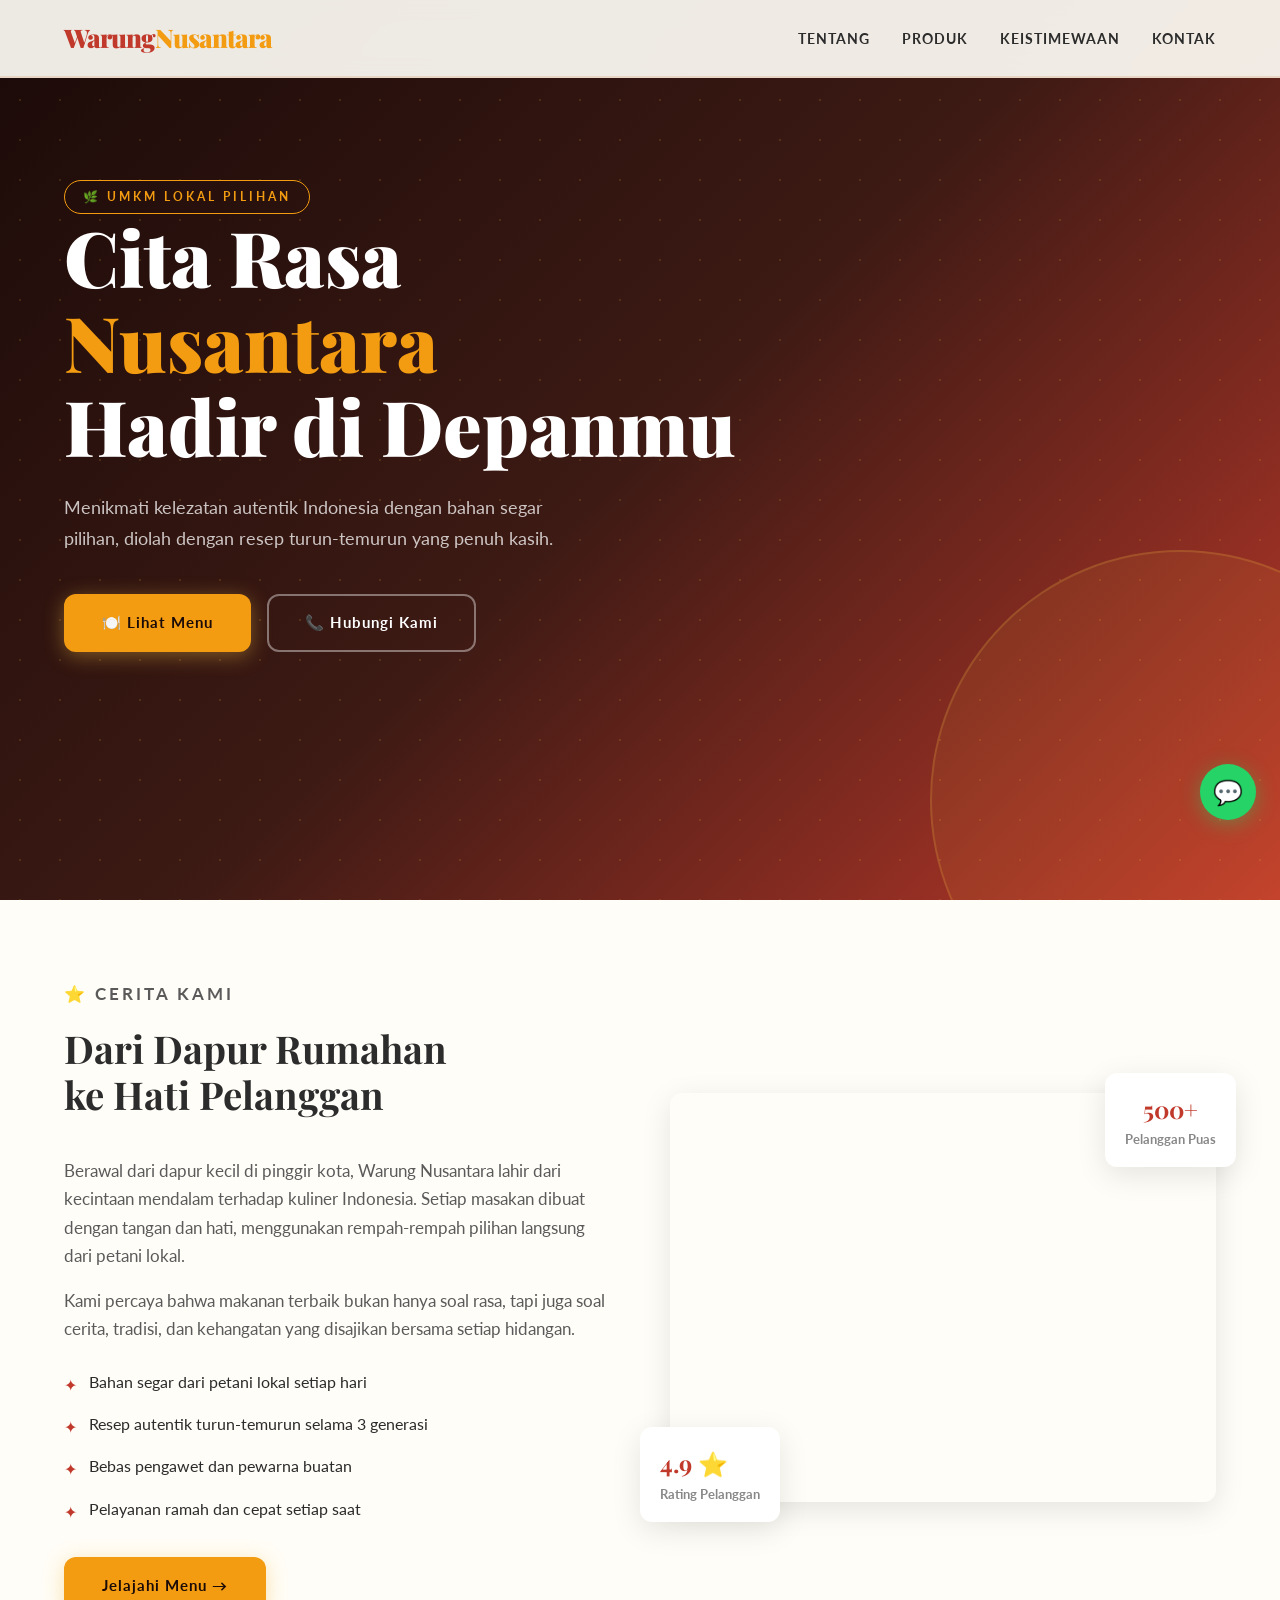
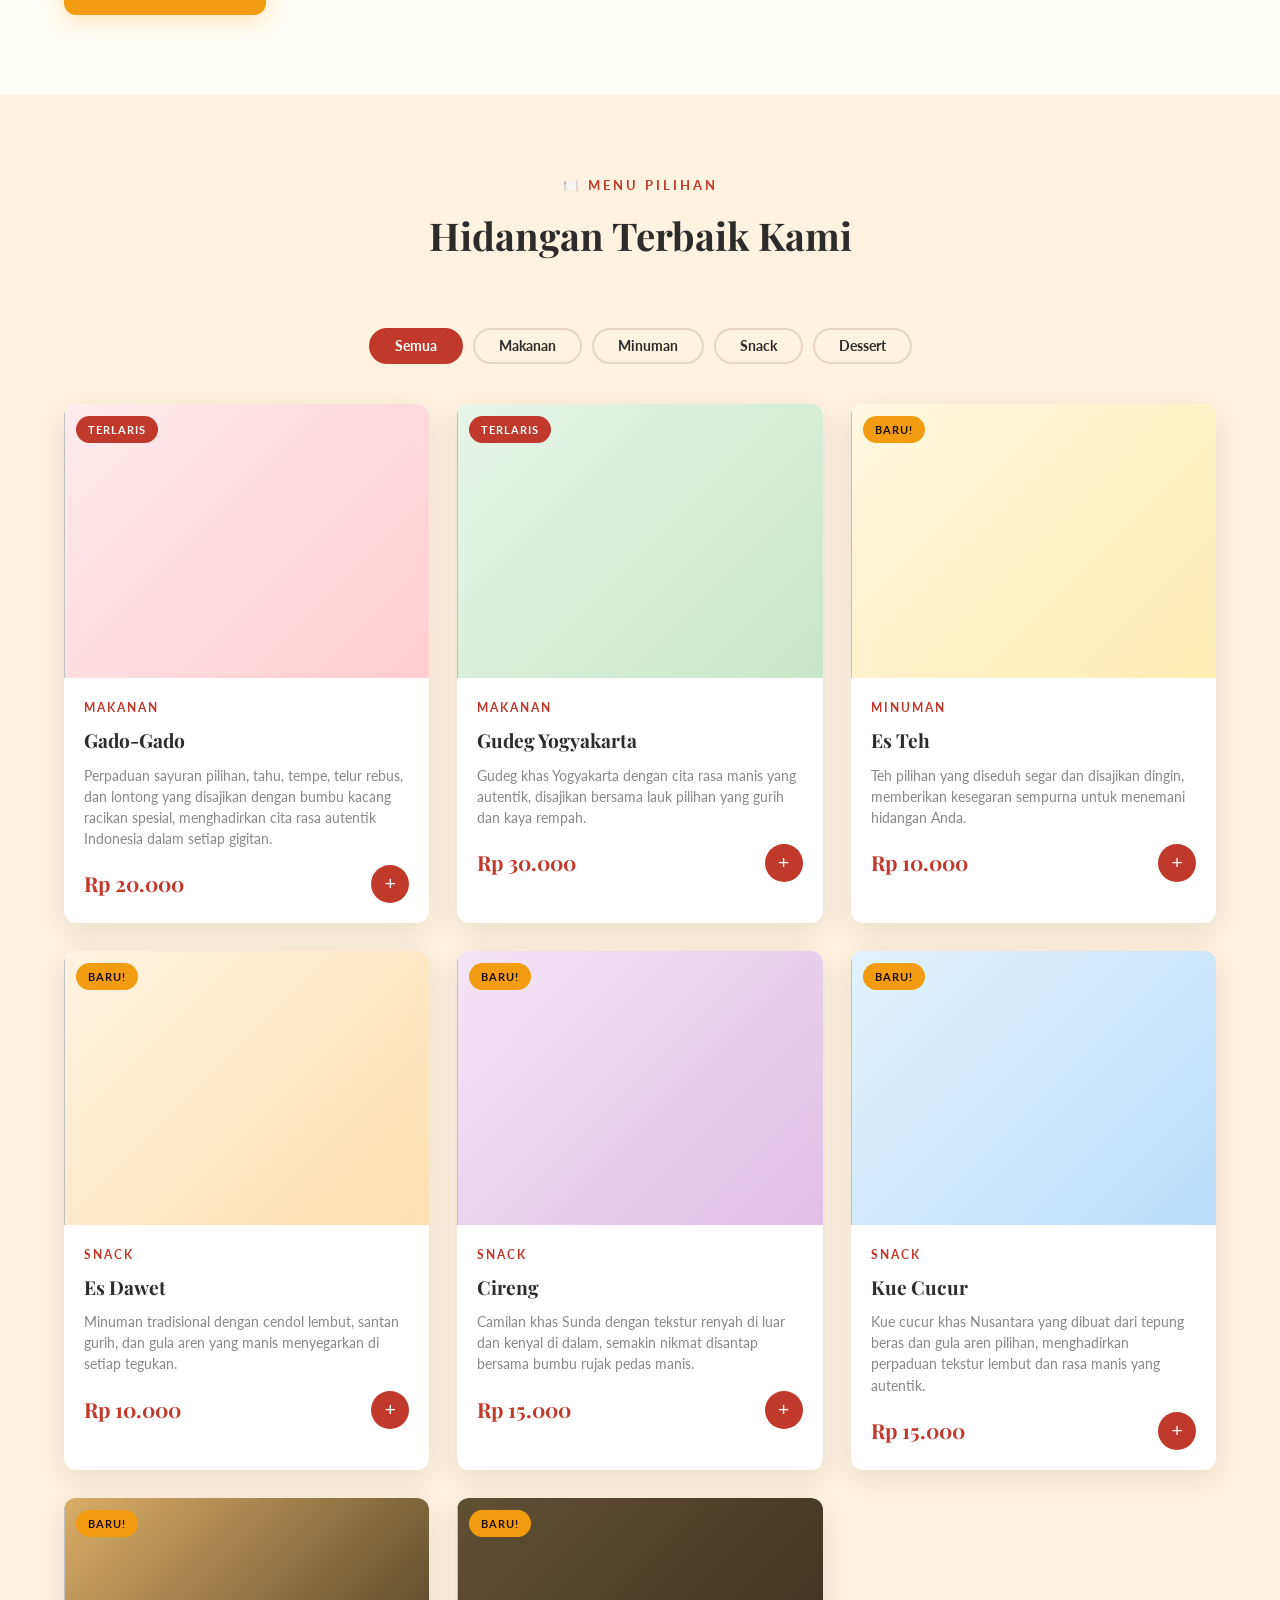
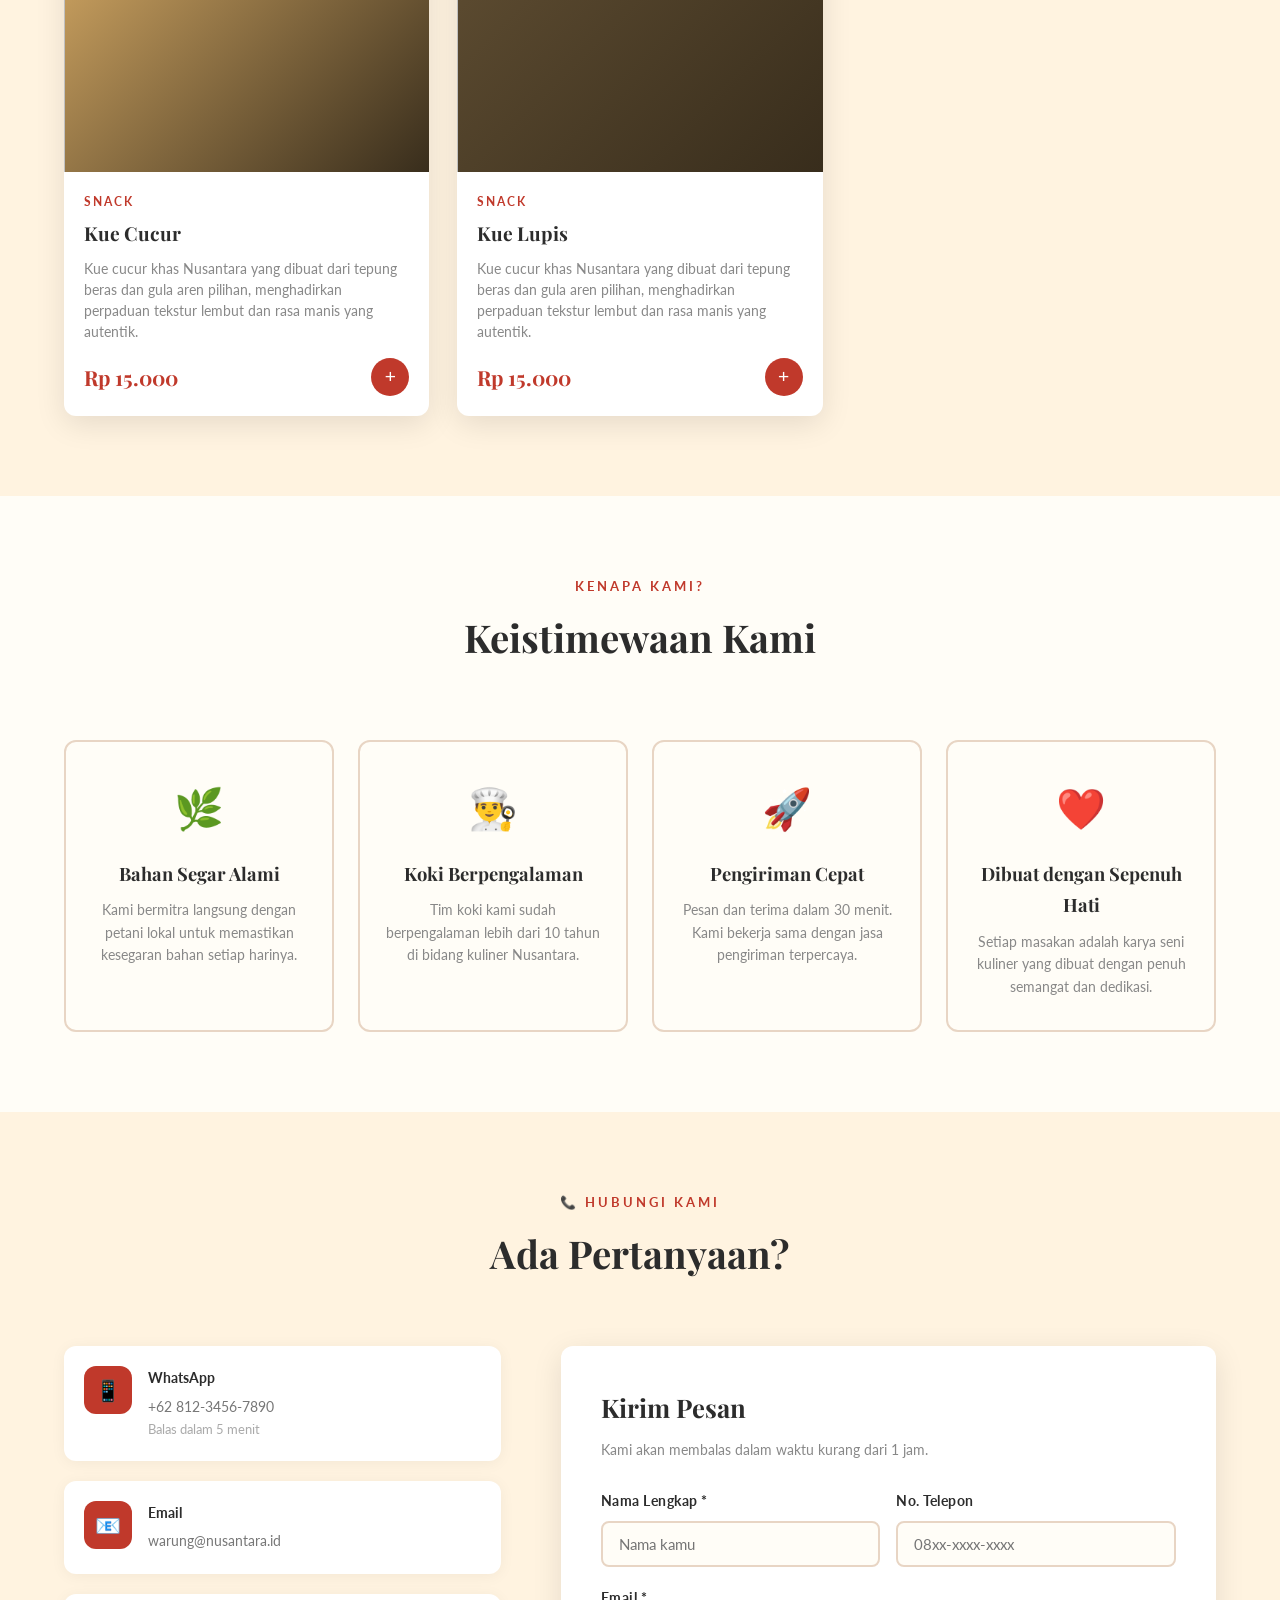
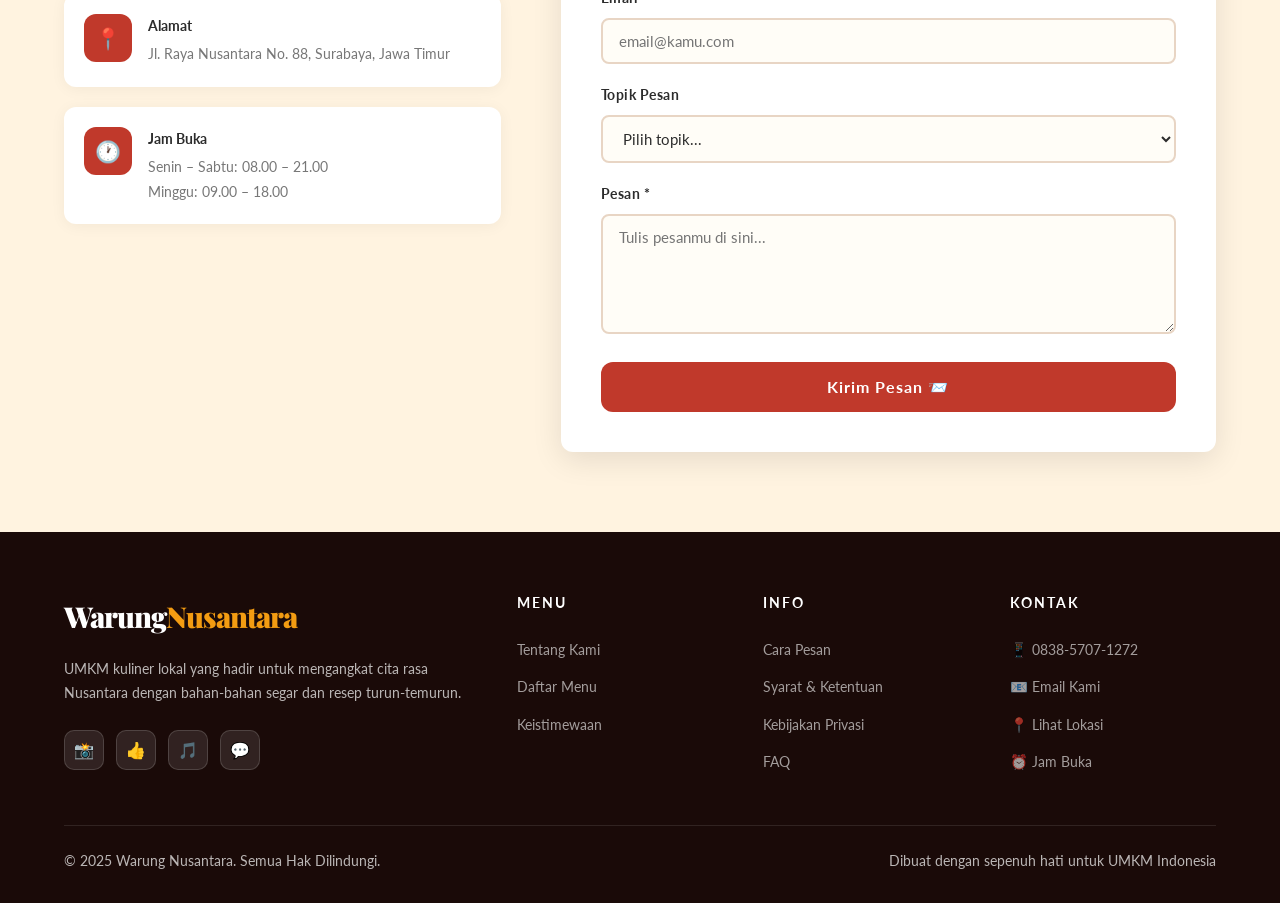
==== commit b23b0ed7: "fix H1 ke kiri" ====
--- a/index.html
+++ b/index.html
@@ -1,8 +1,9 @@
 <!DOCTYPE html>
 <html lang="id">
+
 <head>
   <meta charset="UTF-8" />
-  <meta name="viewport" content="width=device-width, initial-scale=1.0"/>
+  <meta name="viewport" content="width=device-width, initial-scale=1.0" />
 
   <!-- ============================================================
        JUDUL HALAMAN — ubah sesuai nama UMKM-mu
@@ -14,9 +15,11 @@
        Referensi font: https://fonts.google.com
        Font saat ini: Playfair Display (judul) + Lato (isi teks)
        ============================================================ -->
-  <link rel="preconnect" href="https://fonts.googleapis.com"/>
-  <link href="https://fonts.googleapis.com/css2?family=Playfair+Display:wght@400;700;900&family=Lato:wght@300;400;700&display=swap" rel="stylesheet"/>
-<link rel="stylesheet" href="style.css">
+  <link rel="preconnect" href="https://fonts.googleapis.com" />
+  <link
+    href="https://fonts.googleapis.com/css2?family=Playfair+Display:wght@400;700;900&family=Lato:wght@300;400;700&display=swap"
+    rel="stylesheet" />
+  <link rel="stylesheet" href="style.css">
 </head>
 
 <body>
@@ -62,10 +65,8 @@
         <div class="hero-badge">🌿 UMKM Lokal Pilihan</div>
 
         <!-- Judul utama — teks dalam .highlight akan berwarna aksen -->
-        <h1>
-          Cita Rasa
-          <span class="highlight">Nusantara</span>
-          Hadir di Depanmu
+        <h1 class="judul">
+          Cita Rasa <span class="highlight">Nusantara</span> Hadir di Depanmu
         </h1>
 
         <!-- Tagline / deskripsi singkat -->
@@ -84,7 +85,7 @@
     </div>
 
     <!-- Statistik bawah hero — ubah angka dan label -->
- 
+
   </section>
 
 
@@ -176,8 +177,7 @@
         <!-- PRODUK 1 -->
         <div class="kartu-produk" data-kategori="makanan">
           <div class="kartu-gambar bg-merah">
-            <img src="Gado Gado.jpg" alt=""
-            style="
+            <img src="Gado Gado.jpg" alt="" style="
             width: 150%;
             height: 150%;
             object-fit: contain;
@@ -189,7 +189,8 @@
             <!-- Ubah nama produk -->
             <h3 class="kartu-nama">Gado-Gado</h3>
             <!-- Ubah deskripsi singkat -->
-            <p class="kartu-deskripsi">Perpaduan sayuran pilihan, tahu, tempe, telur rebus, dan lontong yang disajikan dengan bumbu kacang racikan spesial, menghadirkan cita rasa autentik Indonesia dalam setiap gigitan.</p>
+            <p class="kartu-deskripsi">Perpaduan sayuran pilihan, tahu, tempe, telur rebus, dan lontong yang disajikan
+              dengan bumbu kacang racikan spesial, menghadirkan cita rasa autentik Indonesia dalam setiap gigitan.</p>
             <div class="kartu-footer">
               <!-- Ubah harga -->
               <span class="kartu-harga">Rp 20.000</span>
@@ -201,8 +202,7 @@
         <!-- PRODUK 2 -->
         <div class="kartu-produk" data-kategori="makanan">
           <div class="kartu-gambar bg-hijau">
-            <img src="Gudeg.jpg" alt=""
-            style="
+            <img src="Gudeg.jpg" alt="" style="
             width: 150%;
             height: 150%;
             object-fit: contain;
@@ -212,7 +212,8 @@
           <div class="kartu-body">
             <p class="kartu-kategori">Makanan</p>
             <h3 class="kartu-nama">Gudeg Yogyakarta</h3>
-            <p class="kartu-deskripsi">Gudeg khas Yogyakarta dengan cita rasa manis yang autentik, disajikan bersama lauk pilihan yang gurih dan kaya rempah.</p>
+            <p class="kartu-deskripsi">Gudeg khas Yogyakarta dengan cita rasa manis yang autentik, disajikan bersama
+              lauk pilihan yang gurih dan kaya rempah.</p>
             <div class="kartu-footer">
               <span class="kartu-harga">Rp 30.000</span>
               <button class="btn-tambah" onclick="tambahKeranjang(this)">+</button>
@@ -223,8 +224,7 @@
         <!-- PRODUK 3 -->
         <div class="kartu-produk" data-kategori="minuman">
           <div class="kartu-gambar bg-kuning">
-            <img src="es teh.jpg" alt=""
-            style="
+            <img src="es teh.jpg" alt="" style="
             width: 150%;
             height: 150%;
             object-fit: contain;
@@ -234,7 +234,8 @@
           <div class="kartu-body">
             <p class="kartu-kategori">Minuman</p>
             <h3 class="kartu-nama">Es Teh </h3>
-            <p class="kartu-deskripsi">Teh pilihan yang diseduh segar dan disajikan dingin, memberikan kesegaran sempurna untuk menemani hidangan Anda.</p>
+            <p class="kartu-deskripsi">Teh pilihan yang diseduh segar dan disajikan dingin, memberikan kesegaran
+              sempurna untuk menemani hidangan Anda.</p>
             <div class="kartu-footer">
               <span class="kartu-harga">Rp 10.000</span>
               <button class="btn-tambah" onclick="tambahKeranjang(this)">+</button>
@@ -245,8 +246,7 @@
         <!-- PRODUK 4 -->
         <div class="kartu-produk" data-kategori="minuman">
           <div class="kartu-gambar bg-oranye">
-            <img src="Es Dawet Recipe (Indonesian Sweet Cendol Dessert)… (1).jpg" alt=""
-            style="
+            <img src="Es Dawet Recipe (Indonesian Sweet Cendol Dessert)… (1).jpg" alt="" style="
             width: 170%;
             height: 170%;
             object-fit: contain;
@@ -256,7 +256,8 @@
           <div class="kartu-body">
             <p class="kartu-kategori">Snack</p>
             <h3 class="kartu-nama">Es Dawet</h3>
-            <p class="kartu-deskripsi">Minuman tradisional dengan cendol lembut, santan gurih, dan gula aren yang manis menyegarkan di setiap tegukan.</p>
+            <p class="kartu-deskripsi">Minuman tradisional dengan cendol lembut, santan gurih, dan gula aren yang manis
+              menyegarkan di setiap tegukan.</p>
             <div class="kartu-footer">
               <span class="kartu-harga">Rp 10.000</span>
               <button class="btn-tambah" onclick="tambahKeranjang(this)">+</button>
@@ -267,8 +268,7 @@
         <!-- PRODUK 5 -->
         <div class="kartu-produk" data-kategori="snack">
           <div class="kartu-gambar bg-ungu">
-            <img src="cireng.jpg" alt=""
-            style="
+            <img src="cireng.jpg" alt="" style="
             width: 165%;
             height: 165%;
             object-fit: contain;
@@ -278,7 +278,8 @@
           <div class="kartu-body">
             <p class="kartu-kategori">snack</p>
             <h3 class="kartu-nama">Cireng</h3>
-            <p class="kartu-deskripsi">Camilan khas Sunda dengan tekstur renyah di luar dan kenyal di dalam, semakin nikmat disantap bersama bumbu rujak pedas manis.</p>
+            <p class="kartu-deskripsi">Camilan khas Sunda dengan tekstur renyah di luar dan kenyal di dalam, semakin
+              nikmat disantap bersama bumbu rujak pedas manis.</p>
             <div class="kartu-footer">
               <span class="kartu-harga">Rp 15.000</span>
               <button class="btn-tambah" onclick="tambahKeranjang(this)">+</button>
@@ -289,8 +290,7 @@
         <!-- PRODUK 6 -->
         <div class="kartu-produk" data-kategori="snack">
           <div class="kartu-gambar bg-biru">
-            <img src="kue  pancong.jpg" alt=""
-            style="
+            <img src="kue  pancong.jpg" alt="" style="
             width: 170%;
             height: 170%;
             object-fit: contain;
@@ -300,7 +300,8 @@
           <div class="kartu-body">
             <p class="kartu-kategori">snack</p>
             <h3 class="kartu-nama">Kue Cucur</h3>
-            <p class="kartu-deskripsi">Kue cucur khas Nusantara yang dibuat dari tepung beras dan gula aren pilihan, menghadirkan perpaduan tekstur lembut dan rasa manis yang autentik.</p>
+            <p class="kartu-deskripsi">Kue cucur khas Nusantara yang dibuat dari tepung beras dan gula aren pilihan,
+              menghadirkan perpaduan tekstur lembut dan rasa manis yang autentik.</p>
             <div class="kartu-footer">
               <span class="kartu-harga">Rp 15.000</span>
               <button class="btn-tambah" onclick="tambahKeranjang(this)">+</button>
@@ -311,8 +312,7 @@
         <!-- PRODUK 7 -->
         <div class="kartu-produk" data-kategori="dessert">
           <div class="kartu-gambar bg-coklat">
-            <img src="klepon.jpg" alt=""
-            style="
+            <img src="klepon.jpg" alt="" style="
             width: 150%;
             height: 150%;
             object-fit: contain;
@@ -322,7 +322,8 @@
           <div class="kartu-body">
             <p class="kartu-kategori">snack</p>
             <h3 class="kartu-nama">Kue Cucur</h3>
-            <p class="kartu-deskripsi">Kue cucur khas Nusantara yang dibuat dari tepung beras dan gula aren pilihan, menghadirkan perpaduan tekstur lembut dan rasa manis yang autentik.</p>
+            <p class="kartu-deskripsi">Kue cucur khas Nusantara yang dibuat dari tepung beras dan gula aren pilihan,
+              menghadirkan perpaduan tekstur lembut dan rasa manis yang autentik.</p>
             <div class="kartu-footer">
               <span class="kartu-harga">Rp 15.000</span>
               <button class="btn-tambah" onclick="tambahKeranjang(this)">+</button>
@@ -330,11 +331,10 @@
           </div>
         </div>
 
-                <!-- PRODUK 7 -->
+        <!-- PRODUK 7 -->
         <div class="kartu-produk" data-kategori="dessert">
           <div class="kartu-gambar bg-hitam">
-            <img src="lupis.jpg" alt=""
-            style="
+            <img src="lupis.jpg" alt="" style="
             width: 150%;
             height: 150%;
             object-fit: contain;
@@ -344,7 +344,8 @@
           <div class="kartu-body">
             <p class="kartu-kategori">snack</p>
             <h3 class="kartu-nama">Kue Lupis</h3>
-            <p class="kartu-deskripsi">Kue cucur khas Nusantara yang dibuat dari tepung beras dan gula aren pilihan, menghadirkan perpaduan tekstur lembut dan rasa manis yang autentik.</p>
+            <p class="kartu-deskripsi">Kue cucur khas Nusantara yang dibuat dari tepung beras dan gula aren pilihan,
+              menghadirkan perpaduan tekstur lembut dan rasa manis yang autentik.</p>
             <div class="kartu-footer">
               <span class="kartu-harga">Rp 15.000</span>
               <button class="btn-tambah" onclick="tambahKeranjang(this)">+</button>
@@ -375,28 +376,32 @@
         <div class="kartu-fitur">
           <span class="fitur-ikon">🌿</span>
           <h3 class="fitur-judul">Bahan Segar Alami</h3>
-          <p class="fitur-deskripsi">Kami bermitra langsung dengan petani lokal untuk memastikan kesegaran bahan setiap harinya.</p>
+          <p class="fitur-deskripsi">Kami bermitra langsung dengan petani lokal untuk memastikan kesegaran bahan setiap
+            harinya.</p>
         </div>
 
         <!-- Kartu Fitur 2 -->
         <div class="kartu-fitur">
           <span class="fitur-ikon">👨‍🍳</span>
           <h3 class="fitur-judul">Koki Berpengalaman</h3>
-          <p class="fitur-deskripsi">Tim koki kami sudah berpengalaman lebih dari 10 tahun di bidang kuliner Nusantara.</p>
+          <p class="fitur-deskripsi">Tim koki kami sudah berpengalaman lebih dari 10 tahun di bidang kuliner Nusantara.
+          </p>
         </div>
 
         <!-- Kartu Fitur 3 -->
         <div class="kartu-fitur">
           <span class="fitur-ikon">🚀</span>
           <h3 class="fitur-judul">Pengiriman Cepat</h3>
-          <p class="fitur-deskripsi">Pesan dan terima dalam 30 menit. Kami bekerja sama dengan jasa pengiriman terpercaya.</p>
+          <p class="fitur-deskripsi">Pesan dan terima dalam 30 menit. Kami bekerja sama dengan jasa pengiriman
+            terpercaya.</p>
         </div>
 
         <!-- Kartu Fitur 4 -->
         <div class="kartu-fitur">
           <span class="fitur-ikon">❤️</span>
           <h3 class="fitur-judul">Dibuat dengan Sepenuh Hati</h3>
-          <p class="fitur-deskripsi">Setiap masakan adalah karya seni kuliner yang dibuat dengan penuh semangat dan dedikasi.</p>
+          <p class="fitur-deskripsi">Setiap masakan adalah karya seni kuliner yang dibuat dengan penuh semangat dan
+            dedikasi.</p>
         </div>
 
       </div>
@@ -408,7 +413,7 @@
        TESTIMONI
        Ubah: bintang, teks ulasan, nama, dan kota pelanggan
        ============================================================ -->
- 
+
 
 
   <!-- ============================================================
@@ -479,18 +484,18 @@
             <div class="form-baris-ganda">
               <div class="form-grup">
                 <label class="form-label" for="nama">Nama Lengkap *</label>
-                <input class="form-input" type="text" id="nama" placeholder="Nama kamu" required/>
+                <input class="form-input" type="text" id="nama" placeholder="Nama kamu" required />
               </div>
               <div class="form-grup">
                 <label class="form-label" for="telepon">No. Telepon</label>
-                <input class="form-input" type="tel" id="telepon" placeholder="08xx-xxxx-xxxx"/>
+                <input class="form-input" type="tel" id="telepon" placeholder="08xx-xxxx-xxxx" />
               </div>
             </div>
 
             <!-- Input email -->
             <div class="form-grup">
               <label class="form-label" for="email">Email *</label>
-              <input class="form-input" type="email" id="email" placeholder="email@kamu.com" required/>
+              <input class="form-input" type="email" id="email" placeholder="email@kamu.com" required />
             </div>
 
             <!-- Dropdown topik pesan -->
@@ -606,10 +611,8 @@
   <div class="floating-btns">
 
     <!-- Ganti 6281234567890 dengan nomor WhatsApp asli (format internasional) -->
-    <a href="https://wa.me/6281234567890?text=Halo, saya ingin memesan!"
-       class="btn-wa"
-       target="_blank"
-       title="Chat WhatsApp">
+    <a href="https://wa.me/6281234567890?text=Halo, saya ingin memesan!" class="btn-wa" target="_blank"
+      title="Chat WhatsApp">
       💬
     </a>
 
@@ -632,7 +635,7 @@
     // ============================================================
     const navbar = document.getElementById('navbar');
 
-    window.addEventListener('scroll', function() {
+    window.addEventListener('scroll', function () {
       if (window.scrollY > 50) {
         navbar.classList.add('scrolled');
       } else {
@@ -645,15 +648,15 @@
     // 2. HAMBURGER MENU (mobile)
     // ============================================================
     const hamburger = document.getElementById('hamburger');
-    const navMenu   = document.getElementById('navMenu');
-
-    hamburger.addEventListener('click', function() {
+    const navMenu = document.getElementById('navMenu');
+
+    hamburger.addEventListener('click', function () {
       navMenu.classList.toggle('terbuka');
     });
 
     // Tutup menu saat salah satu link diklik
-    navMenu.querySelectorAll('a').forEach(function(link) {
-      link.addEventListener('click', function() {
+    navMenu.querySelectorAll('a').forEach(function (link) {
+      link.addEventListener('click', function () {
         navMenu.classList.remove('terbuka');
       });
     });
@@ -665,15 +668,15 @@
     // Ubah threshold (0.1) untuk mengubah kapan animasi mulai:
     //   0 = segera masuk viewport, 1 = seluruh elemen harus terlihat
     // ============================================================
-    const observer = new IntersectionObserver(function(entries) {
-      entries.forEach(function(entry) {
+    const observer = new IntersectionObserver(function (entries) {
+      entries.forEach(function (entry) {
         if (entry.isIntersecting) {
           entry.target.classList.add('terlihat');
         }
       });
     }, { threshold: 0.1 });
 
-    document.querySelectorAll('.animasi-masuk').forEach(function(el) {
+    document.querySelectorAll('.animasi-masuk').forEach(function (el) {
       observer.observe(el);
     });
 
@@ -685,16 +688,16 @@
     const filterBtns = document.querySelectorAll('.filter-btn');
     const kartuProduk = document.querySelectorAll('.kartu-produk');
 
-    filterBtns.forEach(function(btn) {
-      btn.addEventListener('click', function() {
+    filterBtns.forEach(function (btn) {
+      btn.addEventListener('click', function () {
 
         // Aktifkan tombol yang diklik
-        filterBtns.forEach(function(b) { b.classList.remove('aktif'); });
+        filterBtns.forEach(function (b) { b.classList.remove('aktif'); });
         btn.classList.add('aktif');
 
         const filter = btn.getAttribute('data-filter');
 
-        kartuProduk.forEach(function(kartu) {
+        kartuProduk.forEach(function (kartu) {
           if (filter === 'semua' || kartu.getAttribute('data-kategori') === filter) {
             // Tampilkan kartu yang cocok
             kartu.style.display = 'block';
@@ -724,14 +727,14 @@
       tombol.style.background = '#27AE60';  /* Warna hijau saat berhasil ditambah */
 
       // Kembalikan ke semula setelah 1.5 detik (1500ms) — ubah angka ini
-      setTimeout(function() {
+      setTimeout(function () {
         tombol.textContent = '+';
         tombol.style.background = '';
       }, 1500);
 
       // Nama produk dari kartu
       const namaEl = tombol.closest('.kartu-produk').querySelector('.kartu-nama');
-      const nama   = namaEl ? namaEl.textContent : 'Produk';
+      const nama = namaEl ? namaEl.textContent : 'Produk';
 
       // Tampilkan notifikasi kecil
       tampilkanNotif(nama + ' ditambahkan ke keranjang 🛒');
@@ -749,27 +752,27 @@
 
       /* Style notifikasi — ubah sesuai selera */
       Object.assign(notif.style, {
-        position:     'fixed',
-        bottom:       '100px',       /* Posisi dari bawah layar */
-        right:        '24px',        /* Posisi dari kanan layar */
-        background:   '#2C2C2C',
-        color:        'white',
-        padding:      '12px 20px',
+        position: 'fixed',
+        bottom: '100px',       /* Posisi dari bawah layar */
+        right: '24px',        /* Posisi dari kanan layar */
+        background: '#2C2C2C',
+        color: 'white',
+        padding: '12px 20px',
         borderRadius: '8px',
-        fontSize:     '0.88rem',
-        fontWeight:   '600',
-        zIndex:       '9999',
-        boxShadow:    '0 4px 20px rgba(0,0,0,0.3)',
-        animation:    'fadeInUp 0.3s ease',
-        transition:   'opacity 0.4s'
+        fontSize: '0.88rem',
+        fontWeight: '600',
+        zIndex: '9999',
+        boxShadow: '0 4px 20px rgba(0,0,0,0.3)',
+        animation: 'fadeInUp 0.3s ease',
+        transition: 'opacity 0.4s'
       });
 
       document.body.appendChild(notif);
 
       // Hilangkan otomatis setelah 2.5 detik
-      setTimeout(function() {
+      setTimeout(function () {
         notif.style.opacity = '0';
-        setTimeout(function() { notif.remove(); }, 400);
+        setTimeout(function () { notif.remove(); }, 400);
       }, 2500);
     }
 
@@ -778,10 +781,10 @@
     // 6. SLIDER TESTIMONI
     // Kontrol geser kartu testimoni kiri-kanan dan titik navigasi
     // ============================================================
-    const track      = document.getElementById('sliderTrack');
-    const btnKiri    = document.getElementById('btnKiri');
-    const btnKanan   = document.getElementById('btnKanan');
-    const sliderNav  = document.getElementById('sliderNav');
+    const track = document.getElementById('sliderTrack');
+    const btnKiri = document.getElementById('btnKiri');
+    const btnKanan = document.getElementById('btnKanan');
+    const sliderNav = document.getElementById('sliderNav');
 
     let indexSlider = 0;
 
@@ -800,7 +803,7 @@
         const dot = document.createElement('button');
         dot.className = 'slider-dot' + (i === 0 ? ' aktif' : '');
         dot.setAttribute('aria-label', 'Halaman ' + (i + 1));
-        dot.addEventListener('click', function() { geserKe(i); });
+        dot.addEventListener('click', function () { geserKe(i); });
         sliderNav.appendChild(dot);
       }
     }
@@ -815,27 +818,27 @@
       track.style.transform = 'translateX(-' + persen + '%)';
 
       // Update titik aktif
-      sliderNav.querySelectorAll('.slider-dot').forEach(function(d, i) {
+      sliderNav.querySelectorAll('.slider-dot').forEach(function (d, i) {
         d.classList.toggle('aktif', i === indexSlider);
       });
     }
 
     // Tombol panah kiri & kanan
-    btnKiri.addEventListener('click',  function() { geserKe(indexSlider - 1); });
-    btnKanan.addEventListener('click', function() { geserKe(indexSlider + 1); });
+    btnKiri.addEventListener('click', function () { geserKe(indexSlider - 1); });
+    btnKanan.addEventListener('click', function () { geserKe(indexSlider + 1); });
 
     // Inisialisasi slider
     buatDots();
 
     // Auto-play slider — geser otomatis setiap 4000ms (4 detik)
     // Hapus atau comment baris ini jika tidak mau auto-play
-    setInterval(function() {
+    setInterval(function () {
       const jumlahMax = Math.ceil(totalKartu / kartuperLayar()) - 1;
       geserKe(indexSlider >= jumlahMax ? 0 : indexSlider + 1);
     }, 4000);
 
     // Rebuild dots saat layar diresize
-    window.addEventListener('resize', function() {
+    window.addEventListener('resize', function () {
       buatDots();
       geserKe(0);
     });
@@ -847,7 +850,7 @@
     // Ganti dengan integrasi API nyata (EmailJS, Formspree, dll)
     // ============================================================
     function kirimPesan() {
-      const nama  = document.getElementById('nama').value.trim();
+      const nama = document.getElementById('nama').value.trim();
       const email = document.getElementById('email').value.trim();
       const pesan = document.getElementById('pesan').value.trim();
 
@@ -860,13 +863,13 @@
       // Simulasi kirim: ubah tombol menjadi loading
       const tombol = document.querySelector('.btn-kirim');
       tombol.textContent = 'Mengirim...';
-      tombol.disabled    = true;
+      tombol.disabled = true;
       tombol.style.opacity = '0.7';
 
       // Simulasi delay jaringan — ganti dengan fetch/axios ke API nyata
-      setTimeout(function() {
+      setTimeout(function () {
         // Sembunyikan form, tampilkan pesan sukses
-        document.getElementById('formPesan').style.display  = 'none';
+        document.getElementById('formPesan').style.display = 'none';
         document.getElementById('notifSukses').style.display = 'block';
       }, 1500);  /* Ubah angka untuk mengatur lama loading simulasi */
     }
@@ -878,7 +881,7 @@
     // ============================================================
     const btnTop = document.getElementById('btnTop');
 
-    window.addEventListener('scroll', function() {
+    window.addEventListener('scroll', function () {
       if (window.scrollY > 300) {
         btnTop.classList.add('terlihat');
       } else {
@@ -895,8 +898,8 @@
     // ============================================================
     // 9. SMOOTH SCROLL untuk semua link anchor (#)
     // ============================================================
-    document.querySelectorAll('a[href^="#"]').forEach(function(anchor) {
-      anchor.addEventListener('click', function(e) {
+    document.querySelectorAll('a[href^="#"]').forEach(function (anchor) {
+      anchor.addEventListener('click', function (e) {
         const id = this.getAttribute('href');
         if (id === '#') return;
         const target = document.querySelector(id);
@@ -912,4 +915,5 @@
   </script>
 
 </body>
+
 </html>
--- a/style.css
+++ b/style.css
@@ -13,1217 +13,1488 @@
        --warna-teks-terang → warna teks di atas background gelap
        --warna-garis       → warna border / garis pemisah
     */
-    :root {
-      --warna-utama:       #C0392B;   /* Merah bata — coba ganti ke #2980B9 untuk biru */
-      --warna-sekunder:    #922B21;   /* Merah gelap untuk hover */
-      --warna-aksen:       #F39C12;   /* Kuning emas — coba ganti ke #27AE60 untuk hijau */
-      --warna-latar:       #FFFDF7;   /* Putih hangat / krem */
-      --warna-latar-2:     #FFF3E0;   /* Krem muda untuk section bergantian */
-      --warna-teks:        #2C2C2C;   /* Hitam keabu-abuan */
-      --warna-teks-terang: #FFFFFF;   /* Putih untuk teks di background gelap */
-      --warna-garis:       #E8D5C4;   /* Warna border hangat */
-
-      /* ============================================================
+ :root {
+   --warna-utama: #C0392B;
+   /* Merah bata — coba ganti ke #2980B9 untuk biru */
+   --warna-sekunder: #922B21;
+   /* Merah gelap untuk hover */
+   --warna-aksen: #F39C12;
+   /* Kuning emas — coba ganti ke #27AE60 untuk hijau */
+   --warna-latar: #FFFDF7;
+   /* Putih hangat / krem */
+   --warna-latar-2: #FFF3E0;
+   /* Krem muda untuk section bergantian */
+   --warna-teks: #2C2C2C;
+   /* Hitam keabu-abuan */
+   --warna-teks-terang: #FFFFFF;
+   /* Putih untuk teks di background gelap */
+   --warna-garis: #E8D5C4;
+   /* Warna border hangat */
+
+   /* ============================================================
          VARIABEL FONT — ubah nama font di sini
          Pastikan sudah di-import di Google Fonts di atas!
          ============================================================ */
-      --font-judul: 'Playfair Display', serif;  /* Font untuk semua judul */
-      --font-isi:   'Lato', sans-serif;          /* Font untuk paragraf & tombol */
-
-      /* ============================================================
+   --font-judul: 'Playfair Display', serif;
+   /* Font untuk semua judul */
+   --font-isi: 'Lato', sans-serif;
+   /* Font untuk paragraf & tombol */
+
+   /* ============================================================
          VARIABEL UKURAN & JARAK — ubah untuk mengatur tata letak
          ============================================================ */
-      --radius-bulat:  12px;   /* Sudut membulat untuk kartu & tombol */
-      --bayangan:      0 8px 30px rgba(0,0,0,0.10);  /* Bayangan kartu */
-      --lebar-max:     1200px; /* Lebar maksimal konten halaman */
-      --padding-seksi: 80px;   /* Jarak atas-bawah setiap section */
-    }
-
-    /* ============================================================
+   --radius-bulat: 12px;
+   /* Sudut membulat untuk kartu & tombol */
+   --bayangan: 0 8px 30px rgba(0, 0, 0, 0.10);
+   /* Bayangan kartu */
+   --lebar-max: 1200px;
+   /* Lebar maksimal konten halaman */
+   --padding-seksi: 80px;
+   /* Jarak atas-bawah setiap section */
+ }
+
+ /* ============================================================
        RESET & BASE — jangan diubah kecuali kamu tahu apa yang kamu lakukan
        ============================================================ */
-    *, *::before, *::after {
-      box-sizing: border-box;
-      margin: 0;
-      padding: 0;
-    }
-
-    html { scroll-behavior: smooth; } /* Animasi scroll halus antar section */
-
-    body {
-      font-family: var(--font-isi);
-      background-color: var(--warna-latar);
-      color: var(--warna-teks);
-      line-height: 1.7;
-      overflow-x: hidden; /* Sembunyikan scroll horizontal */
-    }
-
-    /* ============================================================
+ *,
+ *::before,
+ *::after {
+   box-sizing: border-box;
+   margin: 0;
+   padding: 0;
+ }
+
+ html {
+   scroll-behavior: smooth;
+ }
+
+ /* Animasi scroll halus antar section */
+
+ body {
+   font-family: var(--font-isi);
+   background-color: var(--warna-latar);
+   color: var(--warna-teks);
+   line-height: 1.7;
+   overflow-x: hidden;
+   /* Sembunyikan scroll horizontal */
+ }
+
+ /* ============================================================
        UTILITAS UMUM
        ============================================================ */
-    .container {
-      max-width: var(--lebar-max);
-      margin: 0 auto;
-      padding: 0 24px;  /* Ubah angka ini untuk mengatur padding sisi kiri-kanan */
-    }
-
-    /* Kelas ini menyembunyikan elemen tapi tetap bisa dibaca screen-reader */
-    .sr-only { position: absolute; width: 1px; height: 1px; overflow: hidden; clip: rect(0,0,0,0); }
-
-
-    /* ============================================================
+ .container {
+   max-width: var(--lebar-max);
+   margin: 0 auto;
+   padding: 0 24px;
+   text-align: left;
+   /* Ubah angka ini untuk mengatur padding sisi kiri-kanan */
+ }
+
+ /* Kelas ini menyembunyikan elemen tapi tetap bisa dibaca screen-reader */
+ .sr-only {
+   position: absolute;
+   width: 1px;
+   height: 1px;
+   overflow: hidden;
+   clip: rect(0, 0, 0, 0);
+ }
+
+
+ /* ============================================================
        ██████████████████████████████████████████
        BAGIAN 1 — NAVIGASI / HEADER ATAS
        ██████████████████████████████████████████
        ============================================================ */
-    nav {
-      position: fixed;        /* Navbar menempel di atas saat scroll */
-      top: 0;
-      left: 0;
-      right: 0;
-      z-index: 1000;
-      padding: 16px 0;        /* Ubah angka untuk membuat navbar lebih tinggi/rendah */
-      background: rgba(255, 253, 247, 0.92);  /* Transparan — ubah angka terakhir (0.92) */
-      backdrop-filter: blur(12px);             /* Efek kaca blur */
-      border-bottom: 2px solid var(--warna-garis);  /* Garis bawah navbar */
-      transition: all 0.3s ease;
-    }
-
-    /* Navbar berubah saat di-scroll (dikendalikan JavaScript di bawah) */
-    nav.scrolled {
-      padding: 10px 0;
-      box-shadow: var(--bayangan);
-    }
-
-    .nav-dalam {
-      display: flex;
-      align-items: center;
-      justify-content: space-between;  /* Logo kiri, menu kanan */
-    }
-
-    /* ── LOGO TEKS — ubah teks dan warna di sini ── */
-    .nav-logo {
-      font-family: var(--font-judul);
-      font-size: 1.6rem;      /* Ubah untuk memperbesar/perkecil logo */
-      font-weight: 900;
-      color: var(--warna-utama);
-      text-decoration: none;
-      letter-spacing: -1px;
-    }
-
-    /* Titik aksen di logo — ubah warna atau hapus jika tidak suka */
-    .nav-logo span {
-      color: var(--warna-aksen);
-    }
-
-    /* ── MENU NAVIGASI ── */
-    .nav-menu {
-      display: flex;
-      gap: 32px;              /* Ubah untuk mengatur jarak antar menu */
-      list-style: none;
-    }
-
-    .nav-menu a {
-      text-decoration: none;
-      color: var(--warna-teks);
-      font-weight: 700;
-      font-size: 0.9rem;
-      letter-spacing: 1px;
-      text-transform: uppercase;  /* Hapus baris ini agar huruf tidak kapital semua */
-      position: relative;
-      transition: color 0.3s;
-    }
-
-    /* Garis bawah animasi saat hover menu */
-    .nav-menu a::after {
-      content: '';
-      position: absolute;
-      bottom: -4px; left: 0;
-      width: 0; height: 2px;
-      background: var(--warna-utama);
-      transition: width 0.3s;
-    }
-    .nav-menu a:hover { color: var(--warna-utama); }
-    .nav-menu a:hover::after { width: 100%; }
-
-    /* ── TOMBOL HAMBURGER (mobile) ── */
-    .hamburger {
-      display: none;          /* Tersembunyi di desktop, muncul di mobile */
-      flex-direction: column;
-      gap: 5px;
-      cursor: pointer;
-      background: none;
-      border: none;
-      padding: 4px;
-    }
-    .hamburger span {
-      display: block;
-      width: 26px; height: 2px;
-      background: var(--warna-teks);
-      transition: all 0.3s;
-    }
-
-
-    /* ============================================================
+ nav {
+   position: fixed;
+   /* Navbar menempel di atas saat scroll */
+   top: 0;
+   left: 0;
+   right: 0;
+   z-index: 1000;
+   padding: 16px 0;
+   /* Ubah angka untuk membuat navbar lebih tinggi/rendah */
+   background: rgba(255, 253, 247, 0.92);
+   /* Transparan — ubah angka terakhir (0.92) */
+   backdrop-filter: blur(12px);
+   /* Efek kaca blur */
+   border-bottom: 2px solid var(--warna-garis);
+   /* Garis bawah navbar */
+   transition: all 0.3s ease;
+ }
+
+ /* Navbar berubah saat di-scroll (dikendalikan JavaScript di bawah) */
+ nav.scrolled {
+   padding: 10px 0;
+   box-shadow: var(--bayangan);
+ }
+
+ .nav-dalam {
+   display: flex;
+   align-items: center;
+   justify-content: space-between;
+   /* Logo kiri, menu kanan */
+ }
+
+ /* ── LOGO TEKS — ubah teks dan warna di sini ── */
+ .nav-logo {
+   font-family: var(--font-judul);
+   font-size: 1.6rem;
+   /* Ubah untuk memperbesar/perkecil logo */
+   font-weight: 900;
+   color: var(--warna-utama);
+   text-decoration: none;
+   letter-spacing: -1px;
+ }
+
+ /* Titik aksen di logo — ubah warna atau hapus jika tidak suka */
+ .nav-logo span {
+   color: var(--warna-aksen);
+ }
+
+ /* ── MENU NAVIGASI ── */
+ .nav-menu {
+   display: flex;
+   gap: 32px;
+   /* Ubah untuk mengatur jarak antar menu */
+   list-style: none;
+ }
+
+ .nav-menu a {
+   text-decoration: none;
+   color: var(--warna-teks);
+   font-weight: 700;
+   font-size: 0.9rem;
+   letter-spacing: 1px;
+   text-transform: uppercase;
+   /* Hapus baris ini agar huruf tidak kapital semua */
+   position: relative;
+   transition: color 0.3s;
+ }
+
+ /* Garis bawah animasi saat hover menu */
+ .nav-menu a::after {
+   content: '';
+   position: absolute;
+   bottom: -4px;
+   left: 0;
+   width: 0;
+   height: 2px;
+   background: var(--warna-utama);
+   transition: width 0.3s;
+ }
+
+ .nav-menu a:hover {
+   color: var(--warna-utama);
+ }
+
+ .nav-menu a:hover::after {
+   width: 100%;
+ }
+
+ /* ── TOMBOL HAMBURGER (mobile) ── */
+ .hamburger {
+   display: none;
+   /* Tersembunyi di desktop, muncul di mobile */
+   flex-direction: column;
+   gap: 5px;
+   cursor: pointer;
+   background: none;
+   border: none;
+   padding: 4px;
+ }
+
+ .hamburger span {
+   display: block;
+   width: 26px;
+   height: 2px;
+   background: var(--warna-teks);
+   transition: all 0.3s;
+ }
+
+
+ /* ============================================================
        ██████████████████████████████████████████
        BAGIAN 2 — HERO / BANNER UTAMA
        ██████████████████████████████████████████
        ============================================================ */
-    .hero {
-      min-height: 100vh;                /* Tinggi penuh layar — ubah jadi 80vh dsb */
-      display: flex;
-      align-items: center;
-      position: relative;
-      overflow: hidden;
-      padding-top: 80px;                /* Beri ruang untuk navbar fixed */
-
-      /* ── WARNA LATAR HERO — ubah gradient di sini ──
-         Format: linear-gradient(arah, warna1, warna2)
-         Coba: radial-gradient(circle at top left, #C0392B, #922B21)
-      */
-      background: linear-gradient(135deg, #1a0a08 0%, #3d1a14 50%, #C0392B 100%);
-    }
-
-    /* ── POLA GEOMETRIS DI LATAR HERO ──
+  .hero {
+    min-height: 100vh;
+    /* Tinggi penuh layar — ubah jadi 80vh dsb */
+    text-align: left;
+    position: relative;
+    overflow: hidden;
+    padding-top: 180px;
+    padding-bottom: 80px;
+    /* Beri ruang untuk navbar fixed */
+
+    /* ── WARNA LATAR HERO — ubah gradient di sini ──
+          Format: linear-gradient(arah, warna1, warna2)
+          Coba: radial-gradient(circle at top left, #C0392B, #922B21)
+       */
+    background: linear-gradient(135deg, #1a0a08 0%, #3d1a14 50%, #C0392B 100%);
+  }
+
+ /* ── POLA GEOMETRIS DI LATAR HERO ──
        Ubah opacity untuk mempertegas/menyamarkan pola
        Ubah background-size untuk memperbesar/perkecil pola
     */
-    .hero::before {
-      content: '';
-      position: absolute;
-      inset: 0;
-      background-image:
-        radial-gradient(circle, rgba(240,187,64,0.15) 1px, transparent 1px);
-      background-size: 40px 40px;   /* Ubah untuk memperbesar jarak titik-titik */
-      opacity: 1;
-    }
-
-    /* ── LINGKARAN DEKORATIF DI SUDUT HERO ── */
-    .hero::after {
-      content: '';
-      position: absolute;
-      right: -150px; bottom: -150px;
-      width: 500px; height: 500px;
-      border-radius: 50%;
-      background: rgba(240,187,64,0.08);
-      border: 2px solid rgba(240,187,64,0.2);
-    }
-
-    .hero-konten {
-      position: relative;
-      z-index: 1;
-      max-width: 700px;  /* Ubah untuk memperlebar/mempersempit area teks hero */
-    }
-
-    /* ── BADGE / TAG KECIL DI ATAS JUDUL HERO ── */
-    .hero-badge {
-      display: inline-block;
-      padding: 6px 18px;
-      border: 1px solid var(--warna-aksen);
-      color: var(--warna-aksen);
-      font-size: 0.75rem;
-      font-weight: 700;
-      letter-spacing: 3px;
-      text-transform: uppercase;
-      border-radius: 50px;      /* Membuat badge berbentuk pil — ubah ke 0 untuk kotak */
-      margin-bottom: 0px;
-      animation: fadeInDown 0.8s ease both;  /* Animasi masuk dari atas */
-    }
-
-    /* ── JUDUL BESAR HERO ── */
-    .hero h1 {
-      font-family: var(--font-judul);
-      font-size: clamp(2.5rem, 6vw, 5rem);  /* Ukuran responsif: min 2.5rem, max 5rem */
-      font-weight: 900;
-      color: var(--warna-teks-terang);
-      line-height: 1.1;
-      margin-bottom: 24px;
-      animation: fadeInDown 0.8s 0.2s ease both;
-    }
-
-    /* Teks berwarna dalam judul hero */
-    .hero h1 .highlight {
-      color: var(--warna-aksen);
-      display: block;           /* Taruh di baris baru — hapus untuk inline */
-    }
-
-    /* ── PARAGRAF HERO ── */
-    .hero p {
-      font-size: 1.15rem;
-      color: rgba(255,255,255,0.75);  /* Ubah opacity (0.75) untuk terang/redup */
-      margin-bottom: 40px;
-      max-width: 500px;         /* Batas lebar paragraf agar mudah dibaca */
-      animation: fadeInDown 0.8s 0.4s ease both;
-    }
-
-    /* ── GRUP TOMBOL HERO ── */
-    .hero-tombol {
-      display: flex;
-      gap: 16px;
-      flex-wrap: wrap;
-      animation: fadeInDown 0.8s 0.6s ease both;
-    }
-
-    /* Tombol Utama (isi penuh) */
-    .btn {
-      display: inline-block;
-      padding: 14px 36px;       /* Ubah untuk memperbesar/memperkecil tombol */
-      border-radius: var(--radius-bulat);
-      font-family: var(--font-isi);
-      font-weight: 700;
-      font-size: 0.95rem;
-      letter-spacing: 1px;
-      text-decoration: none;
-      cursor: pointer;
-      border: 2px solid transparent;
-      transition: all 0.3s ease;
-    }
-
-    .btn-primer {
-      background: var(--warna-aksen);
-      color: #1a0a08;           /* Warna teks tombol primer */
-      box-shadow: 0 4px 20px rgba(240,187,64,0.4);
-    }
-    .btn-primer:hover {
-      transform: translateY(-3px);   /* Tombol naik saat hover */
-      box-shadow: 0 8px 30px rgba(240,187,64,0.5);
-    }
-
-    /* Tombol Sekunder (outline/border saja) */
-    .btn-outline {
-      background: transparent;
-      border-color: rgba(255,255,255,0.4);
-      color: var(--warna-teks-terang);
-    }
-    .btn-outline:hover {
-      background: rgba(255,255,255,0.1);
-      border-color: rgba(255,255,255,0.8);
-    }
-
-    /* ── STATISTIK DI BAWAH HERO ── */
-    .hero-stats {
-      position: absolute;
-      bottom: 40px;             /* Jarak dari bawah layar — ubah angka ini */
-      left: 0; right: 0;
-      display: flex;
-      justify-content: center;
-      gap: 60px;                /* Jarak antar statistik */
-      animation: fadeInUp 1s 0.8s ease both;
-    }
-
-    .stat-item { text-align: center; }
-
-    .stat-angka {
-      font-family: var(--font-judul);
-      font-size: 2rem;
-      font-weight: 900;
-      color: var(--warna-aksen);
-    }
-
-    .stat-label {
-      font-size: 0.8rem;
-      color: rgba(255,255,255,0.6);
-      letter-spacing: 1px;
-      text-transform: uppercase;
-    }
-
-
-    /* ============================================================
+ .hero::before {
+   content: '';
+   position: absolute;
+   text-align: left;
+   inset: 0;
+   background-image:
+     radial-gradient(circle, rgba(240, 187, 64, 0.15) 1px, transparent 1px);
+   background-size: 40px 40px;
+   /* Ubah untuk memperbesar jarak titik-titik */
+   opacity: 1;
+ }
+
+ /* ── LINGKARAN DEKORATIF DI SUDUT HERO ── */
+ .hero::after {
+   content: '';
+   position: absolute;
+   right: -150px;
+   bottom: -150px;
+   width: 500px;
+   height: 500px;
+   border-radius: 50%;
+   background: rgba(240, 187, 64, 0.08);
+   border: 2px solid rgba(240, 187, 64, 0.2);
+ }
+
+ .hero-konten {
+   position: relative;
+   z-index: 1;
+   text-align: left;
+   max-width: 700px;
+   /* Ubah untuk memperlebar/mempersempit area teks hero */
+   margin-right: auto;
+ }
+
+ /* ── BADGE / TAG KECIL DI ATAS JUDUL HERO ── */
+ .hero-badge {
+   display: inline-block;
+   padding: 6px 18px;
+   border: 1px solid var(--warna-aksen);
+   color: var(--warna-aksen);
+   font-size: 0.75rem;
+   font-weight: 700;
+   letter-spacing: 3px;
+   text-transform: uppercase;
+   border-radius: 50px;
+   /* Membuat badge berbentuk pil — ubah ke 0 untuk kotak */
+   margin-bottom: 0px;
+   animation: fadeInDown 0.8s ease both;
+   /* Animasi masuk dari atas */
+ }
+
+ /* ── JUDUL BESAR HERO ── */
+ .hero h1 {
+   font-family: var(--font-judul);
+   font-size: clamp(2.5rem, 6vw, 5rem);
+   /* Ukuran responsif: min 2.5rem, max 5rem */
+   font-weight: 900;
+   color: var(--warna-teks-terang);
+   line-height: 1.1;
+   margin-bottom: 24px;
+   animation: fadeInDown 0.8s 0.2s ease both;
+ }
+
+ /* Teks berwarna dalam judul hero */
+ .hero h1 .highlight {
+   color: var(--warna-aksen);
+   display: block;
+   /* Taruh di baris baru — hapus untuk inline */
+ }
+
+ /* ── PARAGRAF HERO ── */
+ .hero p {
+   font-size: 1.15rem;
+   color: rgba(255, 255, 255, 0.75);
+   /* Ubah opacity (0.75) untuk terang/redup */
+   margin-bottom: 40px;
+   max-width: 500px;
+   /* Batas lebar paragraf agar mudah dibaca */
+   animation: fadeInDown 0.8s 0.4s ease both;
+ }
+
+ /* ── GRUP TOMBOL HERO ── */
+ .hero-tombol {
+   display: flex;
+   gap: 16px;
+   flex-wrap: wrap;
+   animation: fadeInDown 0.8s 0.6s ease both;
+ }
+
+ /* Tombol Utama (isi penuh) */
+ .btn {
+   display: inline-block;
+   padding: 14px 36px;
+   /* Ubah untuk memperbesar/memperkecil tombol */
+   border-radius: var(--radius-bulat);
+   font-family: var(--font-isi);
+   font-weight: 700;
+   font-size: 0.95rem;
+   letter-spacing: 1px;
+   text-decoration: none;
+   cursor: pointer;
+   border: 2px solid transparent;
+   transition: all 0.3s ease;
+ }
+
+ .btn-primer {
+   background: var(--warna-aksen);
+   color: #1a0a08;
+   /* Warna teks tombol primer */
+   box-shadow: 0 4px 20px rgba(240, 187, 64, 0.4);
+ }
+
+ .btn-primer:hover {
+   transform: translateY(-3px);
+   /* Tombol naik saat hover */
+   box-shadow: 0 8px 30px rgba(240, 187, 64, 0.5);
+ }
+
+ /* Tombol Sekunder (outline/border saja) */
+ .btn-outline {
+   background: transparent;
+   border-color: rgba(255, 255, 255, 0.4);
+   color: var(--warna-teks-terang);
+ }
+
+ .btn-outline:hover {
+   background: rgba(255, 255, 255, 0.1);
+   border-color: rgba(255, 255, 255, 0.8);
+ }
+
+ /* ── STATISTIK DI BAWAH HERO ── */
+ .hero-stats {
+   position: absolute;
+   bottom: 40px;
+   /* Jarak dari bawah layar — ubah angka ini */
+   left: 0;
+   right: 0;
+   display: flex;
+   justify-content: center;
+   gap: 60px;
+   /* Jarak antar statistik */
+   animation: fadeInUp 1s 0.8s ease both;
+ }
+
+ .stat-item {
+   text-align: center;
+ }
+
+ .stat-angka {
+   font-family: var(--font-judul);
+   font-size: 2rem;
+   font-weight: 900;
+   color: var(--warna-aksen);
+ }
+
+ .stat-label {
+   font-size: 0.8rem;
+   color: rgba(255, 255, 255, 0.6);
+   letter-spacing: 1px;
+   text-transform: uppercase;
+ }
+
+
+ /* ============================================================
        ██████████████████████████████████████████
        BAGIAN 3 — SECTION TENTANG KAMI
        ██████████████████████████████████████████
        ============================================================ */
-    .tentang {
-      padding: var(--padding-seksi) 0;
-      background: var(--warna-latar);
-    }
-
-    /* Layout dua kolom: teks kiri, gambar/visual kanan */
-    .tentang-grid {
-      display: grid;
-      grid-template-columns: 1fr 1fr;  /* Ubah ke "2fr 1fr" agar kolom kiri lebih lebar */
-      gap: 60px;                         /* Jarak antar kolom */
-      align-items: center;
-    }
-
-    /* ── LABEL SECTION (teks kecil di atas judul) ── */
-    .seksi-label {
-      font-size: 0.8rem;
-      font-weight: 700;
-      letter-spacing: 3px;
-      text-transform: uppercase;
-      color: var(--warna-utama);
-      margin-bottom: 16px;
-    }
-
-    /* ── JUDUL SECTION ── */
-    .seksi-judul {
-      font-family: var(--font-judul);
-      font-size: clamp(1.8rem, 3vw, 2.8rem);
-      font-weight: 700;
-      line-height: 1.2;
-      margin-bottom: 20px;
-    }
-
-    /* Garis dekoratif di bawah judul */
-    .seksi-judul::after {
-      content: '';
-      display: block;
-      width: 60px; height: 4px;   /* Ubah lebar & tinggi garis */
-      
-      border-radius: 2px;
-      margin-top: 16px;
-    }
-
-    .tentang p {
-      color: #5a5a5a;    /* Warna teks paragraf tentang kami — ubah sesuai selera */
-      margin-bottom: 16px;
-      font-size: 1.05rem;
-    }
-
-    /* ── DAFTAR KEUNGGULAN / CHECKMARK LIST ── */
-    .keunggulan-list {
-      list-style: none;
-      margin: 24px 0;
-    }
-
-    .keunggulan-list li {
-      display: flex;
-      align-items: flex-start;
-      gap: 12px;
-      margin-bottom: 12px;
-      font-size: 1rem;
-    }
-
-    /* Ikon centang — ubah teks emoji atau ganti dengan karakter lain */
-    .keunggulan-list li::before {
-      content: '✦';              /* Ubah simbol ini: ✓ ✔ ★ ♦ → */
-      color: var(--warna-utama);
-      font-size: 1rem;
-      flex-shrink: 0;
-      margin-top: 3px;
-    }
-
-    /* ── VISUAL / GAMBAR SISI KANAN TENTANG KAMI ── */
-    .tentang-visual {
-      position: relative;
-    }
-
-    /* Kotak gambar utama */
-    .gambar-utama {
-      width: 100%;
-      aspect-ratio: 4/3;        /* Rasio gambar — ubah ke 1/1 untuk kotak, 16/9 untuk widescreen */
-      border-radius: var(--radius-bulat);
-      object-fit: cover;
-      display: flex;
-      align-items: center;
-      justify-content: center;
-      font-size: 5rem;           /* Ukuran emoji/ikon di dalam kotak gambar */
-      box-shadow: var(--bayangan);
-      position: relative;
-      overflow: hidden;
-    }
-
-    /* Pola latar pada kotak gambar */
-    .gambar-utama::before {
-      content: '';
-      position: absolute;
-      inset: 0;
-      background: repeating-linear-gradient(
-        45deg,
-      );
-    }
-
-    /* ── KARTU MELAYANG DI ATAS GAMBAR ── */
-    .floating-card {
-      position: absolute;
-      background: white;
-      border-radius: var(--radius-bulat);
-      padding: 16px 20px;
-      box-shadow: var(--bayangan);
-      font-size: 0.85rem;
-      font-weight: 700;
-    }
-
-    /* Kartu melayang kiri bawah */
-    .floating-card.kiri {
-      bottom: -20px;
-      left: -30px;              /* Ubah angka negatif untuk menggeser keluar/masuk */
-    }
-
-    /* Kartu melayang kanan atas */
-    .floating-card.kanan {
-      top: -20px;
-      right: -20px;
-      text-align: center;
-    }
-
-    .floating-card .nilai {
-      font-family: var(--font-judul);
-      font-size: 1.5rem;
-      color: var(--warna-utama);
-    }
-
-
-    /* ============================================================
+ .tentang {
+   padding: var(--padding-seksi) 0;
+   background: var(--warna-latar);
+ }
+
+ /* Layout dua kolom: teks kiri, gambar/visual kanan */
+ .tentang-grid {
+   display: grid;
+   grid-template-columns: 1fr 1fr;
+   /* Ubah ke "2fr 1fr" agar kolom kiri lebih lebar */
+   gap: 60px;
+   /* Jarak antar kolom */
+   align-items: center;
+ }
+
+ /* ── LABEL SECTION (teks kecil di atas judul) ── */
+ .seksi-label {
+   font-size: 0.8rem;
+   font-weight: 700;
+   letter-spacing: 3px;
+   text-transform: uppercase;
+   color: var(--warna-utama);
+   margin-bottom: 16px;
+ }
+
+ /* ── JUDUL SECTION ── */
+ .seksi-judul {
+   font-family: var(--font-judul);
+   font-size: clamp(1.8rem, 3vw, 2.8rem);
+   font-weight: 700;
+   line-height: 1.2;
+   margin-bottom: 20px;
+ }
+
+ /* Garis dekoratif di bawah judul */
+ .seksi-judul::after {
+   content: '';
+   display: block;
+   width: 60px;
+   height: 4px;
+   /* Ubah lebar & tinggi garis */
+
+   border-radius: 2px;
+   margin-top: 16px;
+ }
+
+ .tentang p {
+   color: #5a5a5a;
+   /* Warna teks paragraf tentang kami — ubah sesuai selera */
+   margin-bottom: 16px;
+   font-size: 1.05rem;
+ }
+
+ /* ── DAFTAR KEUNGGULAN / CHECKMARK LIST ── */
+ .keunggulan-list {
+   list-style: none;
+   margin: 24px 0;
+ }
+
+ .keunggulan-list li {
+   display: flex;
+   align-items: flex-start;
+   gap: 12px;
+   margin-bottom: 12px;
+   font-size: 1rem;
+ }
+
+ /* Ikon centang — ubah teks emoji atau ganti dengan karakter lain */
+ .keunggulan-list li::before {
+   content: '✦';
+   /* Ubah simbol ini: ✓ ✔ ★ ♦ → */
+   color: var(--warna-utama);
+   font-size: 1rem;
+   flex-shrink: 0;
+   margin-top: 3px;
+ }
+
+ /* ── VISUAL / GAMBAR SISI KANAN TENTANG KAMI ── */
+ .tentang-visual {
+   position: relative;
+ }
+
+ /* Kotak gambar utama */
+ .gambar-utama {
+   width: 100%;
+   aspect-ratio: 4/3;
+   /* Rasio gambar — ubah ke 1/1 untuk kotak, 16/9 untuk widescreen */
+   border-radius: var(--radius-bulat);
+   object-fit: cover;
+   display: flex;
+   align-items: center;
+   justify-content: center;
+   font-size: 5rem;
+   /* Ukuran emoji/ikon di dalam kotak gambar */
+   box-shadow: var(--bayangan);
+   position: relative;
+   overflow: hidden;
+ }
+
+ /* Pola latar pada kotak gambar */
+ .gambar-utama::before {
+   content: '';
+   position: absolute;
+   inset: 0;
+   background: repeating-linear-gradient(45deg,
+     );
+ }
+
+ /* ── KARTU MELAYANG DI ATAS GAMBAR ── */
+ .floating-card {
+   position: absolute;
+   background: white;
+   border-radius: var(--radius-bulat);
+   padding: 16px 20px;
+   box-shadow: var(--bayangan);
+   font-size: 0.85rem;
+   font-weight: 700;
+ }
+
+ /* Kartu melayang kiri bawah */
+ .floating-card.kiri {
+   bottom: -20px;
+   left: -30px;
+   /* Ubah angka negatif untuk menggeser keluar/masuk */
+ }
+
+ /* Kartu melayang kanan atas */
+ .floating-card.kanan {
+   top: -20px;
+   right: -20px;
+   text-align: center;
+ }
+
+ .floating-card .nilai {
+   font-family: var(--font-judul);
+   font-size: 1.5rem;
+   color: var(--warna-utama);
+ }
+
+
+ /* ============================================================
        ██████████████████████████████████████████
        BAGIAN 4 — PRODUK / MENU UNGGULAN
        ██████████████████████████████████████████
        ============================================================ */
-    .produk {
-      padding: var(--padding-seksi) 0;
-      background: var(--warna-latar-2);
-    }
-
-    .produk-header {
-      text-align: center;       /* Ubah ke "left" untuk rata kiri */
-      margin-bottom: 50px;
-    }
-
-    /* ── FILTER KATEGORI PRODUK ── */
-    .filter-wrapper {
-      display: flex;
-      justify-content: center;
-      gap: 10px;
-      flex-wrap: wrap;
-      margin-bottom: 40px;
-    }
-
-    .filter-btn {
-      padding: 8px 24px;
-      border-radius: 50px;
-      border: 2px solid var(--warna-garis);
-      background: transparent;
-      color: var(--warna-teks);
-      font-family: var(--font-isi);
-      font-weight: 700;
-      font-size: 0.85rem;
-      cursor: pointer;
-      transition: all 0.3s;
-    }
-
-    .filter-btn:hover,
-    .filter-btn.aktif {
-      background: var(--warna-utama);
-      border-color: var(--warna-utama);
-      color: white;
-    }
-
-    /* ── GRID KARTU PRODUK ── */
-    .produk-grid {
-      display: grid;
-      /* 3 kolom di desktop — ubah angka atau ganti ke "repeat(2, 1fr)" untuk 2 kolom */
-      grid-template-columns: repeat(3, 1fr);
-      gap: 28px;
-    }
-
-    .kartu-produk {
-      background: white;
-      border-radius: var(--radius-bulat);
-      overflow: hidden;
-      box-shadow: var(--bayangan);
-      transition: transform 0.3s, box-shadow 0.3s;
-      cursor: pointer;
-    }
-    /* Kartu naik saat hover */
-    .kartu-produk:hover {
-      transform: translateY(-8px);   /* Ubah angka untuk jarak naik */
-      box-shadow: 0 20px 50px rgba(0,0,0,0.15);
-      
-    }
-
-    /* ── GAMBAR PRODUK (area atas kartu) ── */
-    .kartu-gambar {
-      aspect-ratio: 4/3;
-      display: flex;
-      align-items: center;
-      justify-content: center;
-      font-size: 4rem;        
-      position: relative;
-      overflow: hidden;
-    }
-
-    /* Warna latar berbeda per kartu — diatur lewat class individual */
-    .bg-merah  { background: linear-gradient(135deg, #ffebee, #ffcdd2); }
-    .bg-hijau  { background: linear-gradient(135deg, #e8f5e9, #c8e6c9); }
-    .bg-kuning { background: linear-gradient(135deg, #fff8e1, #ffecb3); }
-    .bg-biru   { background: linear-gradient(135deg, #e3f2fd, #bbdefb); }
-    .bg-ungu   { background: linear-gradient(135deg, #f3e5f5, #e1bee7); }
-    .bg-oranye { background: linear-gradient(135deg, #fff3e0, #ffe0b2); }
-    .bg-coklat { background: linear-gradient(135deg, #dbae67, #382d1c); }
-    .bg-hitam  { background: linear-gradient(135deg, #614f33, #382d1c); }
-
-    /* Badge "Terlaris" atau label lain di pojok kartu */
-    .kartu-badge {
-      position: absolute;
-      top: 12px; left: 12px;
-      padding: 4px 12px;
-      border-radius: 50px;
-      font-size: 0.7rem;
-      font-weight: 700;
-      letter-spacing: 1px;
-      text-transform: uppercase;
-    }
-
-    .badge-terlaris { background: var(--warna-utama); color: white; }
-    .badge-baru     { background: var(--warna-aksen); color: #1a0a08; }
-
-    /* ── KONTEN BAWAH KARTU PRODUK ── */
-    .kartu-body {
-      padding: 20px;             /* Ubah untuk padding dalam kartu */
-    }
-
-    .kartu-kategori {
-      font-size: 0.72rem;
-      font-weight: 700;
-      letter-spacing: 2px;
-      text-transform: uppercase;
-      color: var(--warna-utama);
-      margin-bottom: 6px;
-    }
-
-    .kartu-nama {
-      font-family: var(--font-judul);
-      font-size: 1.2rem;
-      font-weight: 700;
-      margin-bottom: 8px;
-      color: var(--warna-teks);
-    }
-
-    .kartu-deskripsi {
-      font-size: 0.88rem;
-      color: #888;
-      margin-bottom: 16px;
-      line-height: 1.5;
-    }
-
-    .kartu-footer {
-      display: flex;
-      align-items: center;
-      justify-content: space-between;
-    }
-
-    .kartu-harga {
-      font-family: var(--font-judul);
-      font-size: 1.3rem;
-      font-weight: 700;
-      color: var(--warna-utama);
-    }
-
-    /* Tombol "+" tambah ke keranjang */
-    .btn-tambah {
-      width: 38px; height: 38px;
-      border-radius: 50%;
-      background: var(--warna-utama);
-      color: white;
-      border: none;
-      font-size: 1.2rem;
-      cursor: pointer;
-      display: flex;
-      align-items: center;
-      justify-content: center;
-      transition: all 0.3s;
-    }
-    .btn-tambah:hover {
-      background: var(--warna-sekunder);
-      transform: scale(1.1);
-    }
-
-
-    /* ============================================================
+ .produk {
+   padding: var(--padding-seksi) 0;
+   background: var(--warna-latar-2);
+ }
+
+ .produk-header {
+   text-align: center;
+   /* Ubah ke "left" untuk rata kiri */
+   margin-bottom: 50px;
+ }
+
+ /* ── FILTER KATEGORI PRODUK ── */
+ .filter-wrapper {
+   display: flex;
+   justify-content: center;
+   gap: 10px;
+   flex-wrap: wrap;
+   margin-bottom: 40px;
+ }
+
+ .filter-btn {
+   padding: 8px 24px;
+   border-radius: 50px;
+   border: 2px solid var(--warna-garis);
+   background: transparent;
+   color: var(--warna-teks);
+   font-family: var(--font-isi);
+   font-weight: 700;
+   font-size: 0.85rem;
+   cursor: pointer;
+   transition: all 0.3s;
+ }
+
+ .filter-btn:hover,
+ .filter-btn.aktif {
+   background: var(--warna-utama);
+   border-color: var(--warna-utama);
+   color: white;
+ }
+
+ /* ── GRID KARTU PRODUK ── */
+ .produk-grid {
+   display: grid;
+   /* 3 kolom di desktop — ubah angka atau ganti ke "repeat(2, 1fr)" untuk 2 kolom */
+   grid-template-columns: repeat(3, 1fr);
+   gap: 28px;
+ }
+
+ .kartu-produk {
+   background: white;
+   border-radius: var(--radius-bulat);
+   overflow: hidden;
+   box-shadow: var(--bayangan);
+   transition: transform 0.3s, box-shadow 0.3s;
+   cursor: pointer;
+ }
+
+ /* Kartu naik saat hover */
+ .kartu-produk:hover {
+   transform: translateY(-8px);
+   /* Ubah angka untuk jarak naik */
+   box-shadow: 0 20px 50px rgba(0, 0, 0, 0.15);
+
+ }
+
+ /* ── GAMBAR PRODUK (area atas kartu) ── */
+ .kartu-gambar {
+   aspect-ratio: 4/3;
+   display: flex;
+   align-items: center;
+   justify-content: center;
+   font-size: 4rem;
+   position: relative;
+   overflow: hidden;
+ }
+
+ /* Warna latar berbeda per kartu — diatur lewat class individual */
+ .bg-merah {
+   background: linear-gradient(135deg, #ffebee, #ffcdd2);
+ }
+
+ .bg-hijau {
+   background: linear-gradient(135deg, #e8f5e9, #c8e6c9);
+ }
+
+ .bg-kuning {
+   background: linear-gradient(135deg, #fff8e1, #ffecb3);
+ }
+
+ .bg-biru {
+   background: linear-gradient(135deg, #e3f2fd, #bbdefb);
+ }
+
+ .bg-ungu {
+   background: linear-gradient(135deg, #f3e5f5, #e1bee7);
+ }
+
+ .bg-oranye {
+   background: linear-gradient(135deg, #fff3e0, #ffe0b2);
+ }
+
+ .bg-coklat {
+   background: linear-gradient(135deg, #dbae67, #382d1c);
+ }
+
+ .bg-hitam {
+   background: linear-gradient(135deg, #614f33, #382d1c);
+ }
+
+ /* Badge "Terlaris" atau label lain di pojok kartu */
+ .kartu-badge {
+   position: absolute;
+   top: 12px;
+   left: 12px;
+   padding: 4px 12px;
+   border-radius: 50px;
+   font-size: 0.7rem;
+   font-weight: 700;
+   letter-spacing: 1px;
+   text-transform: uppercase;
+ }
+
+ .badge-terlaris {
+   background: var(--warna-utama);
+   color: white;
+ }
+
+ .badge-baru {
+   background: var(--warna-aksen);
+   color: #1a0a08;
+ }
+
+ /* ── KONTEN BAWAH KARTU PRODUK ── */
+ .kartu-body {
+   padding: 20px;
+   /* Ubah untuk padding dalam kartu */
+ }
+
+ .kartu-kategori {
+   font-size: 0.72rem;
+   font-weight: 700;
+   letter-spacing: 2px;
+   text-transform: uppercase;
+   color: var(--warna-utama);
+   margin-bottom: 6px;
+ }
+
+ .kartu-nama {
+   font-family: var(--font-judul);
+   font-size: 1.2rem;
+   font-weight: 700;
+   margin-bottom: 8px;
+   color: var(--warna-teks);
+ }
+
+ .kartu-deskripsi {
+   font-size: 0.88rem;
+   color: #888;
+   margin-bottom: 16px;
+   line-height: 1.5;
+ }
+
+ .kartu-footer {
+   display: flex;
+   align-items: center;
+   justify-content: space-between;
+ }
+
+ .kartu-harga {
+   font-family: var(--font-judul);
+   font-size: 1.3rem;
+   font-weight: 700;
+   color: var(--warna-utama);
+ }
+
+ /* Tombol "+" tambah ke keranjang */
+ .btn-tambah {
+   width: 38px;
+   height: 38px;
+   border-radius: 50%;
+   background: var(--warna-utama);
+   color: white;
+   border: none;
+   font-size: 1.2rem;
+   cursor: pointer;
+   display: flex;
+   align-items: center;
+   justify-content: center;
+   transition: all 0.3s;
+ }
+
+ .btn-tambah:hover {
+   background: var(--warna-sekunder);
+   transform: scale(1.1);
+ }
+
+
+ /* ============================================================
        ██████████████████████████████████████████
        BAGIAN 5 — KEISTIMEWAAN / FITUR
        ██████████████████████████████████████████
        ============================================================ */
-    .fitur {
-      padding: var(--padding-seksi) 0;
-      background: var(--warna-latar);
-    }
-
-    .fitur-header {
-      text-align: center;
-      margin-bottom: 60px;
-    }
-
-    /* ── GRID FITUR ── */
-    .fitur-grid {
-      display: grid;
-      grid-template-columns: repeat(4, 1fr);  /* Ubah ke repeat(2, 1fr) untuk 2 kolom */
-      gap: 24px;
-    }
-
-    .kartu-fitur {
-      padding: 32px 24px;         /* Ubah padding dalam kartu fitur */
-      border-radius: var(--radius-bulat);
-      border: 2px solid var(--warna-garis);
-      text-align: center;          /* Ubah ke "left" untuk rata kiri */
-      transition: all 0.3s;
-      position: relative;
-      overflow: hidden;
-    }
-
-    .kartu-fitur::before {
-      content: '';
-      position: absolute;
-      bottom: 0; left: 0; right: 0;
-      height: 4px;                 /* Tebal garis bawah kartu fitur */
-      background: var(--warna-utama);
-      transform: scaleX(0);
-      transition: transform 0.3s;
-    }
-
-    .kartu-fitur:hover {
-      border-color: var(--warna-utama);
-      transform: translateY(-5px);
-    }
-    .kartu-fitur:hover::before { transform: scaleX(1); }
-
-    .fitur-ikon {
-      font-size: 2.5rem;           /* Ukuran ikon/emoji fitur */
-      margin-bottom: 16px;
-      display: block;
-    }
-
-    .fitur-judul {
-      font-family: var(--font-judul);
-      font-size: 1.15rem;
-      font-weight: 700;
-      margin-bottom: 10px;
-    }
-
-    .fitur-deskripsi {
-      font-size: 0.88rem;
-      color: #888;
-      line-height: 1.6;
-    }
-
-
-    /* ============================================================
+ .fitur {
+   padding: var(--padding-seksi) 0;
+   background: var(--warna-latar);
+ }
+
+ .fitur-header {
+   text-align: center;
+   margin-bottom: 60px;
+ }
+
+ /* ── GRID FITUR ── */
+ .fitur-grid {
+   display: grid;
+   grid-template-columns: repeat(4, 1fr);
+   /* Ubah ke repeat(2, 1fr) untuk 2 kolom */
+   gap: 24px;
+ }
+
+ .kartu-fitur {
+   padding: 32px 24px;
+   /* Ubah padding dalam kartu fitur */
+   border-radius: var(--radius-bulat);
+   border: 2px solid var(--warna-garis);
+   text-align: center;
+   /* Ubah ke "left" untuk rata kiri */
+   transition: all 0.3s;
+   position: relative;
+   overflow: hidden;
+ }
+
+ .kartu-fitur::before {
+   content: '';
+   position: absolute;
+   bottom: 0;
+   left: 0;
+   right: 0;
+   height: 4px;
+   /* Tebal garis bawah kartu fitur */
+   background: var(--warna-utama);
+   transform: scaleX(0);
+   transition: transform 0.3s;
+ }
+
+ .kartu-fitur:hover {
+   border-color: var(--warna-utama);
+   transform: translateY(-5px);
+ }
+
+ .kartu-fitur:hover::before {
+   transform: scaleX(1);
+ }
+
+ .fitur-ikon {
+   font-size: 2.5rem;
+   /* Ukuran ikon/emoji fitur */
+   margin-bottom: 16px;
+   display: block;
+ }
+
+ .fitur-judul {
+   font-family: var(--font-judul);
+   font-size: 1.15rem;
+   font-weight: 700;
+   margin-bottom: 10px;
+ }
+
+ .fitur-deskripsi {
+   font-size: 0.88rem;
+   color: #888;
+   line-height: 1.6;
+ }
+
+
+ /* ============================================================
        ██████████████████████████████████████████
        BAGIAN 6 — TESTIMONI PELANGGAN
        ██████████████████████████████████████████
        ============================================================ */
-    .testimoni {
-      padding: var(--padding-seksi) 0;
-      background: var(--warna-utama);     /* Background berbeda — warna utama */
-      position: relative;
-      overflow: hidden;
-    }
-
-    /* Pola dekoratif di latar testimoni */
-    .testimoni::before {
-      content: '';
-      position: absolute;
-      inset: 0;
-      background-image: radial-gradient(circle, rgba(255,255,255,0.05) 1px, transparent 1px);
-      background-size: 30px 30px;
-    }
-
-    .testimoni .seksi-label { color: var(--warna-aksen); }
-    .testimoni .seksi-judul { color: white; }
-    
-
-    .testimoni-header {
-      text-align: center;
-      margin-bottom: 50px;
-    }
-
-    /* ── KAROUSEL TESTIMONI — dikontrol JavaScript ── */
-    .slider-wrapper { position: relative; overflow: hidden; }
-
-    .slider-track {
-      display: flex;
-      gap: 24px;
-      transition: transform 0.5s ease;  /* Kecepatan animasi geser — ubah detiknya */
-    }
-
-    .kartu-testimoni {
-      flex: 0 0 calc(33.333% - 16px);  /* Lebar setiap kartu: 1/3 dari slider */
-      background: rgba(255,255,255,0.1);
-      border: 1px solid rgba(255,255,255,0.2);
-      border-radius: var(--radius-bulat);
-      padding: 28px;
-      backdrop-filter: blur(10px);
-      color: white;
-    }
-
-    /* Bintang rating */
-    .bintang {
-      color: var(--warna-aksen);
-      font-size: 1.2rem;
-      margin-bottom: 16px;
-      letter-spacing: 3px;
-    }
-
-    .teks-testimoni {
-      font-style: italic;
-      font-size: 0.95rem;
-      line-height: 1.7;
-      margin-bottom: 20px;
-      color: rgba(255,255,255,0.9);
-    }
-
-    .profil-pengguna { display: flex; align-items: center; gap: 12px; }
-
-    /* Avatar bulat */
-    .avatar {
-      width: 48px; height: 48px;
-      border-radius: 50%;
-      display: flex;
-      align-items: center;
-      justify-content: center;
-      font-size: 1.3rem;
-      flex-shrink: 0;
-      border: 2px solid rgba(255,255,255,0.3);
-    }
-
-    .nama-pengguna {
-      font-weight: 700;
-      font-size: 0.95rem;
-    }
-    .kota-pengguna {
-      font-size: 0.8rem;
-      opacity: 0.7;
-    }
-
-    /* ── TOMBOL NAVIGASI SLIDER ── */
-    .slider-nav {
-      display: flex;
-      justify-content: center;
-      gap: 12px;
-      margin-top: 30px;
-    }
-
-    .slider-dot {
-      width: 10px; height: 10px;  /* Ubah untuk memperbesar titik navigasi */
-      border-radius: 50%;
-      background: rgba(255,255,255,0.3);
-      border: none;
-      cursor: pointer;
-      transition: all 0.3s;
-    }
-    .slider-dot.aktif {
-      background: var(--warna-aksen);
-      transform: scale(1.3);
-    }
-
-    .slider-panah {
-      position: absolute;
-      overflow: hidden;
-      top: 50%; transform: translateY(-50%);
-      width: 40px; height: 40px;
-      border-radius: 50%;
-      border: 2px solid rgba(255,255,255,0.3);
-      background: rgba(255,255,255,0.1);
-      color: white;
-      font-size: 1.2rem;
-      cursor: pointer;
-      display: flex;
-      align-items: center;
-      justify-content: center;
-      transition: all 0.3s;
-      z-index: 2;
-    }
-    .slider-panah:hover { background: rgba(255,255,255,0.25); }
-    .slider-panah.kiri { left: -20px; }
-    .slider-panah.kanan { right: -20px; }
-    
-
-
-    /* ============================================================
+ .testimoni {
+   padding: var(--padding-seksi) 0;
+   background: var(--warna-utama);
+   /* Background berbeda — warna utama */
+   position: relative;
+   overflow: hidden;
+ }
+
+ /* Pola dekoratif di latar testimoni */
+ .testimoni::before {
+   content: '';
+   position: absolute;
+   inset: 0;
+   background-image: radial-gradient(circle, rgba(255, 255, 255, 0.05) 1px, transparent 1px);
+   background-size: 30px 30px;
+ }
+
+ .testimoni .seksi-label {
+   color: var(--warna-aksen);
+ }
+
+ .testimoni .seksi-judul {
+   color: white;
+ }
+
+
+ .testimoni-header {
+   text-align: center;
+   margin-bottom: 50px;
+ }
+
+ /* ── KAROUSEL TESTIMONI — dikontrol JavaScript ── */
+ .slider-wrapper {
+   position: relative;
+   overflow: hidden;
+ }
+
+ .slider-track {
+   display: flex;
+   gap: 24px;
+   transition: transform 0.5s ease;
+   /* Kecepatan animasi geser — ubah detiknya */
+ }
+
+ .kartu-testimoni {
+   flex: 0 0 calc(33.333% - 16px);
+   /* Lebar setiap kartu: 1/3 dari slider */
+   background: rgba(255, 255, 255, 0.1);
+   border: 1px solid rgba(255, 255, 255, 0.2);
+   border-radius: var(--radius-bulat);
+   padding: 28px;
+   backdrop-filter: blur(10px);
+   color: white;
+ }
+
+ /* Bintang rating */
+ .bintang {
+   color: var(--warna-aksen);
+   font-size: 1.2rem;
+   margin-bottom: 16px;
+   letter-spacing: 3px;
+ }
+
+ .teks-testimoni {
+   font-style: italic;
+   font-size: 0.95rem;
+   line-height: 1.7;
+   margin-bottom: 20px;
+   color: rgba(255, 255, 255, 0.9);
+ }
+
+ .profil-pengguna {
+   display: flex;
+   align-items: center;
+   gap: 12px;
+ }
+
+ /* Avatar bulat */
+ .avatar {
+   width: 48px;
+   height: 48px;
+   border-radius: 50%;
+   display: flex;
+   align-items: center;
+   justify-content: center;
+   font-size: 1.3rem;
+   flex-shrink: 0;
+   border: 2px solid rgba(255, 255, 255, 0.3);
+ }
+
+ .nama-pengguna {
+   font-weight: 700;
+   font-size: 0.95rem;
+ }
+
+ .kota-pengguna {
+   font-size: 0.8rem;
+   opacity: 0.7;
+ }
+
+ /* ── TOMBOL NAVIGASI SLIDER ── */
+ .slider-nav {
+   display: flex;
+   justify-content: center;
+   gap: 12px;
+   margin-top: 30px;
+ }
+
+ .slider-dot {
+   width: 10px;
+   height: 10px;
+   /* Ubah untuk memperbesar titik navigasi */
+   border-radius: 50%;
+   background: rgba(255, 255, 255, 0.3);
+   border: none;
+   cursor: pointer;
+   transition: all 0.3s;
+ }
+
+ .slider-dot.aktif {
+   background: var(--warna-aksen);
+   transform: scale(1.3);
+ }
+
+ .slider-panah {
+   position: absolute;
+   overflow: hidden;
+   top: 50%;
+   transform: translateY(-50%);
+   width: 40px;
+   height: 40px;
+   border-radius: 50%;
+   border: 2px solid rgba(255, 255, 255, 0.3);
+   background: rgba(255, 255, 255, 0.1);
+   color: white;
+   font-size: 1.2rem;
+   cursor: pointer;
+   display: flex;
+   align-items: center;
+   justify-content: center;
+   transition: all 0.3s;
+   z-index: 2;
+ }
+
+ .slider-panah:hover {
+   background: rgba(255, 255, 255, 0.25);
+ }
+
+ .slider-panah.kiri {
+   left: -20px;
+ }
+
+ .slider-panah.kanan {
+   right: -20px;
+ }
+
+
+
+ /* ============================================================
        ██████████████████████████████████████████
        BAGIAN 7 — KONTAK & FORMULIR PESAN
        ██████████████████████████████████████████
        ============================================================ */
-    .kontak {
-      padding: var(--padding-seksi) 0;
-      background: var(--warna-latar-2);
-    }
-
-    .kontak-grid {
-      display: grid;
-      grid-template-columns: 1fr 1.5fr;   /* Kolom kiri (info) lebih sempit */
-      gap: 60px;
-      align-items: start;
-    }
-
-    /* ── KARTU INFO KONTAK ── */
-    .info-kontak { display: flex; flex-direction: column; gap: 20px; }
-
-    .item-kontak {
-      display: flex;
-      align-items: flex-start;
-      gap: 16px;
-      padding: 20px;
-      background: white;
-      border-radius: var(--radius-bulat);
-      box-shadow: 0 2px 15px rgba(0,0,0,0.05);
-    }
-
-    .kontak-ikon {
-      width: 48px; height: 48px;
-      border-radius: 12px;
-      background: var(--warna-utama);
-      color: white;
-      display: flex;
-      align-items: center;
-      justify-content: center;
-      font-size: 1.3rem;
-      flex-shrink: 0;
-    }
-
-    .kontak-info h4 {
-      font-weight: 700;
-      margin-bottom: 4px;
-      font-size: 0.9rem;
-    }
-    .kontak-info p { font-size: 0.9rem; color: #777; }
-
-    /* ── FORM PESAN ── */
-    .form-pesan {
-      background: white;
-      padding: 40px;              /* Ubah untuk padding dalam form */
-      border-radius: var(--radius-bulat);
-      box-shadow: var(--bayangan);
-    }
-
-    .form-judul {
-      font-family: var(--font-judul);
-      font-size: 1.6rem;
-      font-weight: 700;
-      margin-bottom: 8px;
-    }
-
-    .form-subjudul {
-      color: #888;
-      font-size: 0.9rem;
-      margin-bottom: 28px;
-    }
-
-    /* ── GRUP INPUT FORM ── */
-    .form-grup {
-      margin-bottom: 20px;
-    }
-
-    .form-label {
-      display: block;
-      font-size: 0.85rem;
-      font-weight: 700;
-      color: var(--warna-teks);
-      margin-bottom: 8px;
-      letter-spacing: 0.5px;
-    }
-
-    /* Style untuk semua input, select, textarea */
-    .form-input,
-    .form-select,
-    .form-textarea {
-      width: 100%;
-      padding: 12px 16px;
-      border: 2px solid var(--warna-garis);
-      border-radius: 8px;          /* Ubah untuk sudut membulat/tidak */
-      font-family: var(--font-isi);
-      font-size: 0.95rem;
-      color: var(--warna-teks);
-      background: var(--warna-latar);
-      transition: border-color 0.3s;
-      outline: none;
-    }
-
-    .form-input:focus,
-    .form-select:focus,
-    .form-textarea:focus {
-      border-color: var(--warna-utama);   /* Warna border saat diklik */
-    }
-
-    .form-textarea {
-      resize: vertical;              /* Pengguna bisa resize tinggi saja */
-      min-height: 120px;             /* Tinggi minimum textarea */
-    }
-
-    /* Dua input dalam satu baris */
-    .form-baris-ganda {
-      display: grid;
-      grid-template-columns: 1fr 1fr;
-      gap: 16px;
-    }
-
-    /* Tombol kirim form */
-    .btn-kirim {
-      width: 100%;
-      padding: 15px;
-      background: var(--warna-utama);
-      color: white;
-      border: none;
-      border-radius: var(--radius-bulat);
-      font-family: var(--font-isi);
-      font-size: 1rem;
-      font-weight: 700;
-      letter-spacing: 1px;
-      cursor: pointer;
-      transition: all 0.3s;
-    }
-    .btn-kirim:hover {
-      background: var(--warna-sekunder);
-      transform: translateY(-2px);
-    }
-
-    /* Notifikasi sukses form */
-    .notif-sukses {
-      display: none;               /* Tersembunyi sampai form berhasil dikirim */
-      background: #e8f5e9;
-      border: 2px solid #4CAF50;
-      border-radius: 8px;
-      padding: 16px;
-      text-align: center;
-      color: #2e7d32;
-      font-weight: 700;
-      margin-top: 16px;
-    }
-
-
-    /* ============================================================
+ .kontak {
+   padding: var(--padding-seksi) 0;
+   background: var(--warna-latar-2);
+ }
+
+ .kontak-grid {
+   display: grid;
+   grid-template-columns: 1fr 1.5fr;
+   /* Kolom kiri (info) lebih sempit */
+   gap: 60px;
+   align-items: start;
+ }
+
+ /* ── KARTU INFO KONTAK ── */
+ .info-kontak {
+   display: flex;
+   flex-direction: column;
+   gap: 20px;
+ }
+
+ .item-kontak {
+   display: flex;
+   align-items: flex-start;
+   gap: 16px;
+   padding: 20px;
+   background: white;
+   border-radius: var(--radius-bulat);
+   box-shadow: 0 2px 15px rgba(0, 0, 0, 0.05);
+ }
+
+ .kontak-ikon {
+   width: 48px;
+   height: 48px;
+   border-radius: 12px;
+   background: var(--warna-utama);
+   color: white;
+   display: flex;
+   align-items: center;
+   justify-content: center;
+   font-size: 1.3rem;
+   flex-shrink: 0;
+ }
+
+ .kontak-info h4 {
+   font-weight: 700;
+   margin-bottom: 4px;
+   font-size: 0.9rem;
+ }
+
+ .kontak-info p {
+   font-size: 0.9rem;
+   color: #777;
+ }
+
+ /* ── FORM PESAN ── */
+ .form-pesan {
+   background: white;
+   padding: 40px;
+   /* Ubah untuk padding dalam form */
+   border-radius: var(--radius-bulat);
+   box-shadow: var(--bayangan);
+ }
+
+ .form-judul {
+   font-family: var(--font-judul);
+   font-size: 1.6rem;
+   font-weight: 700;
+   margin-bottom: 8px;
+ }
+
+ .form-subjudul {
+   color: #888;
+   font-size: 0.9rem;
+   margin-bottom: 28px;
+ }
+
+ /* ── GRUP INPUT FORM ── */
+ .form-grup {
+   margin-bottom: 20px;
+ }
+
+ .form-label {
+   display: block;
+   font-size: 0.85rem;
+   font-weight: 700;
+   color: var(--warna-teks);
+   margin-bottom: 8px;
+   letter-spacing: 0.5px;
+ }
+
+ /* Style untuk semua input, select, textarea */
+ .form-input,
+ .form-select,
+ .form-textarea {
+   width: 100%;
+   padding: 12px 16px;
+   border: 2px solid var(--warna-garis);
+   border-radius: 8px;
+   /* Ubah untuk sudut membulat/tidak */
+   font-family: var(--font-isi);
+   font-size: 0.95rem;
+   color: var(--warna-teks);
+   background: var(--warna-latar);
+   transition: border-color 0.3s;
+   outline: none;
+ }
+
+ .form-input:focus,
+ .form-select:focus,
+ .form-textarea:focus {
+   border-color: var(--warna-utama);
+   /* Warna border saat diklik */
+ }
+
+ .form-textarea {
+   resize: vertical;
+   /* Pengguna bisa resize tinggi saja */
+   min-height: 120px;
+   /* Tinggi minimum textarea */
+ }
+
+ /* Dua input dalam satu baris */
+ .form-baris-ganda {
+   display: grid;
+   grid-template-columns: 1fr 1fr;
+   gap: 16px;
+ }
+
+ /* Tombol kirim form */
+ .btn-kirim {
+   width: 100%;
+   padding: 15px;
+   background: var(--warna-utama);
+   color: white;
+   border: none;
+   border-radius: var(--radius-bulat);
+   font-family: var(--font-isi);
+   font-size: 1rem;
+   font-weight: 700;
+   letter-spacing: 1px;
+   cursor: pointer;
+   transition: all 0.3s;
+ }
+
+ .btn-kirim:hover {
+   background: var(--warna-sekunder);
+   transform: translateY(-2px);
+ }
+
+ /* Notifikasi sukses form */
+ .notif-sukses {
+   display: none;
+   /* Tersembunyi sampai form berhasil dikirim */
+   background: #e8f5e9;
+   border: 2px solid #4CAF50;
+   border-radius: 8px;
+   padding: 16px;
+   text-align: center;
+   color: #2e7d32;
+   font-weight: 700;
+   margin-top: 16px;
+ }
+
+
+ /* ============================================================
        ██████████████████████████████████████████
        BAGIAN 8 — FOOTER
        ██████████████████████████████████████████
        ============================================================ */
-    footer {
-      background: #1a0a08;         /* Warna latar footer — ubah sesuai selera */
-      color: rgba(255,255,255,0.7);
-      padding: 60px 0 30px;
-    }
-
-    .footer-grid {
-      display: grid;
-      grid-template-columns: 2fr 1fr 1fr 1fr;  /* Kolom pertama lebih lebar */
-      gap: 40px;
-      margin-bottom: 40px;
-    }
-
-    /* Kolom pertama footer (tentang & media sosial) */
-    .footer-brand .nav-logo {
-      color: white;
-      font-size: 1.8rem;
-      display: inline-block;
-      margin-bottom: 16px;
-    }
-
-    .footer-deskripsi {
-      font-size: 0.9rem;
-      line-height: 1.7;
-      margin-bottom: 24px;
-    }
-
-    /* Ikon media sosial */
-    .sosmed-links {
-      display: flex;
-      gap: 12px;
-    }
-
-    .sosmed-btn {
-      width: 40px; height: 40px;
-      border-radius: 10px;
-      background: rgba(255,255,255,0.1);
-      border: 1px solid rgba(255,255,255,0.15);
-      color: white;
-      text-decoration: none;
-      display: flex;
-      align-items: center;
-      justify-content: center;
-      font-size: 1rem;
-      transition: all 0.3s;
-    }
-    .sosmed-btn:hover {
-      background: var(--warna-utama);
-      border-color: var(--warna-utama);
-      transform: translateY(-3px);
-    }
-
-    /* Kolom menu footer */
-    .footer-menu h4 {
-      color: white;
-      font-size: 0.85rem;
-      font-weight: 700;
-      letter-spacing: 2px;
-      text-transform: uppercase;
-      margin-bottom: 20px;
-    }
-
-    .footer-menu ul {
-      list-style: none;
-    }
-
-    .footer-menu li {
-      margin-bottom: 10px;
-    }
-
-    .footer-menu a {
-      color: rgba(255,255,255,0.6);
-      text-decoration: none;
-      font-size: 0.9rem;
-      transition: color 0.3s;
-    }
-    .footer-menu a:hover { color: var(--warna-aksen); }
-
-    /* Garis pemisah footer */
-    .footer-bawah {
-      border-top: 1px solid rgba(255,255,255,0.1);
-      padding-top: 24px;
-      display: flex;
-      justify-content: space-between;
-      align-items: center;
-      flex-wrap: wrap;
-      gap: 12px;
-      font-size: 0.85rem;
-    }
-
-
-    /* ============================================================
+ footer {
+   background: #1a0a08;
+   /* Warna latar footer — ubah sesuai selera */
+   color: rgba(255, 255, 255, 0.7);
+   padding: 60px 0 30px;
+ }
+
+ .footer-grid {
+   display: grid;
+   grid-template-columns: 2fr 1fr 1fr 1fr;
+   /* Kolom pertama lebih lebar */
+   gap: 40px;
+   margin-bottom: 40px;
+ }
+
+ /* Kolom pertama footer (tentang & media sosial) */
+ .footer-brand .nav-logo {
+   color: white;
+   font-size: 1.8rem;
+   display: inline-block;
+   margin-bottom: 16px;
+ }
+
+ .footer-deskripsi {
+   font-size: 0.9rem;
+   line-height: 1.7;
+   margin-bottom: 24px;
+ }
+
+ /* Ikon media sosial */
+ .sosmed-links {
+   display: flex;
+   gap: 12px;
+ }
+
+ .sosmed-btn {
+   width: 40px;
+   height: 40px;
+   border-radius: 10px;
+   background: rgba(255, 255, 255, 0.1);
+   border: 1px solid rgba(255, 255, 255, 0.15);
+   color: white;
+   text-decoration: none;
+   display: flex;
+   align-items: center;
+   justify-content: center;
+   font-size: 1rem;
+   transition: all 0.3s;
+ }
+
+ .sosmed-btn:hover {
+   background: var(--warna-utama);
+   border-color: var(--warna-utama);
+   transform: translateY(-3px);
+ }
+
+ /* Kolom menu footer */
+ .footer-menu h4 {
+   color: white;
+   font-size: 0.85rem;
+   font-weight: 700;
+   letter-spacing: 2px;
+   text-transform: uppercase;
+   margin-bottom: 20px;
+ }
+
+ .footer-menu ul {
+   list-style: none;
+ }
+
+ .footer-menu li {
+   margin-bottom: 10px;
+ }
+
+ .footer-menu a {
+   color: rgba(255, 255, 255, 0.6);
+   text-decoration: none;
+   font-size: 0.9rem;
+   transition: color 0.3s;
+ }
+
+ .footer-menu a:hover {
+   color: var(--warna-aksen);
+ }
+
+ /* Garis pemisah footer */
+ .footer-bawah {
+   border-top: 1px solid rgba(255, 255, 255, 0.1);
+   padding-top: 24px;
+   display: flex;
+   justify-content: space-between;
+   align-items: center;
+   flex-wrap: wrap;
+   gap: 12px;
+   font-size: 0.85rem;
+ }
+
+
+ /* ============================================================
        ██████████████████████████████████████████
        BAGIAN 9 — TOMBOL FLOATING (WhatsApp & Back to Top)
        ██████████████████████████████████████████
        ============================================================ */
 
-    /* Kontainer semua tombol floating */
-    .floating-btns {
-      position: fixed;
-      right: 24px;            /* Jarak dari kanan layar — ubah angka ini */
-      bottom: 24px;           /* Jarak dari bawah layar */
-      display: flex;
-      flex-direction: column;
-      gap: 12px;
-      z-index: 999;
-    }
-
-    /* Tombol WhatsApp hijau */
-    .btn-wa {
-      width: 56px; height: 56px;
-      border-radius: 50%;
-      background: #25D366;
-      color: white;
-      display: flex;
-      align-items: center;
-      justify-content: center;
-      font-size: 1.5rem;
-      text-decoration: none;
-      box-shadow: 0 4px 20px rgba(37,211,102,0.4);
-      transition: transform 0.3s;
-      animation: denyut 2s infinite;   /* Animasi berdetak */
-    }
-    .btn-wa:hover { transform: scale(1.1); }
-
-    /* Tombol kembali ke atas */
-    .btn-top {
-      width: 44px; height: 44px;
-      border-radius: 50%;
-      background: var(--warna-utama);
-      color: white;
-      display: flex;
-      align-items: center;
-      justify-content: center;
-      font-size: 1.2rem;
-      cursor: pointer;
-      border: none;
-      box-shadow: var(--bayangan);
-      transition: all 0.3s;
-      opacity: 0;             /* Tersembunyi awalnya, muncul saat scroll */
-      transform: translateY(20px);
-    }
-    .btn-top.terlihat { opacity: 1; transform: translateY(0); }
-    .btn-top:hover { background: var(--warna-sekunder); }
-
-
-    /* ============================================================
+ /* Kontainer semua tombol floating */
+ .floating-btns {
+   position: fixed;
+   right: 24px;
+   /* Jarak dari kanan layar — ubah angka ini */
+   bottom: 24px;
+   /* Jarak dari bawah layar */
+   display: flex;
+   flex-direction: column;
+   gap: 12px;
+   z-index: 999;
+ }
+
+ /* Tombol WhatsApp hijau */
+ .btn-wa {
+   width: 56px;
+   height: 56px;
+   border-radius: 50%;
+   background: #25D366;
+   color: white;
+   display: flex;
+   align-items: center;
+   justify-content: center;
+   font-size: 1.5rem;
+   text-decoration: none;
+   box-shadow: 0 4px 20px rgba(37, 211, 102, 0.4);
+   transition: transform 0.3s;
+   animation: denyut 2s infinite;
+   /* Animasi berdetak */
+ }
+
+ .btn-wa:hover {
+   transform: scale(1.1);
+ }
+
+ /* Tombol kembali ke atas */
+ .btn-top {
+   width: 44px;
+   height: 44px;
+   border-radius: 50%;
+   background: var(--warna-utama);
+   color: white;
+   display: flex;
+   align-items: center;
+   justify-content: center;
+   font-size: 1.2rem;
+   cursor: pointer;
+   border: none;
+   box-shadow: var(--bayangan);
+   transition: all 0.3s;
+   opacity: 0;
+   /* Tersembunyi awalnya, muncul saat scroll */
+   transform: translateY(20px);
+ }
+
+ .btn-top.terlihat {
+   opacity: 1;
+   transform: translateY(0);
+ }
+
+ .btn-top:hover {
+   background: var(--warna-sekunder);
+ }
+
+
+ /* ============================================================
        ██████████████████████████████████████████
        BAGIAN 10 — ANIMASI KEYFRAMES
        Ubah atau tambahkan animasi baru di sini
        ██████████████████████████████████████████
        ============================================================ */
 
-    /* Animasi masuk dari atas */
-    @keyframes fadeInDown {
-      from { opacity: 0; transform: translateY(-30px); }
-      to   { opacity: 1; transform: translateY(0); }
-    }
-
-    /* Animasi masuk dari bawah */
-    @keyframes fadeInUp {
-      from { opacity: 0; transform: translateY(30px); }
-      to   { opacity: 1; transform: translateY(0); }
-    }
-
-    /* Animasi berdetak (untuk tombol WA) */
-    @keyframes denyut {
-      0%, 100% { transform: scale(1); }
-      50%       { transform: scale(1.05); }  /* Ubah nilai untuk denyut lebih kuat */
-    }
-
-    /* Animasi elemen yang muncul saat masuk viewport (dikendalikan JS) */
-    .animasi-masuk {
-      opacity: 0;
-      transform: translateY(40px);
-      transition: opacity 0.7s ease, transform 0.7s ease;
-    }
-    .animasi-masuk.terlihat {
-      opacity: 1;
-      transform: translateY(0);
-    }
-
-
-    /* ============================================================
+ /* Animasi masuk dari atas */
+ @keyframes fadeInDown {
+   from {
+     opacity: 0;
+     transform: translateY(-30px);
+   }
+
+   to {
+     opacity: 1;
+     transform: translateY(0);
+   }
+ }
+
+ /* Animasi masuk dari bawah */
+ @keyframes fadeInUp {
+   from {
+     opacity: 0;
+     transform: translateY(30px);
+   }
+
+   to {
+     opacity: 1;
+     transform: translateY(0);
+   }
+ }
+
+ /* Animasi berdetak (untuk tombol WA) */
+ @keyframes denyut {
+
+   0%,
+   100% {
+     transform: scale(1);
+   }
+
+   50% {
+     transform: scale(1.05);
+   }
+
+   /* Ubah nilai untuk denyut lebih kuat */
+ }
+
+ /* Animasi elemen yang muncul saat masuk viewport (dikendalikan JS) */
+ .animasi-masuk {
+   opacity: 0;
+   transform: translateY(40px);
+   transition: opacity 0.7s ease, transform 0.7s ease;
+ }
+
+ .animasi-masuk.terlihat {
+   opacity: 1;
+   transform: translateY(0);
+ }
+
+ .judul {
+   text-align: left;
+ }
+
+
+ /* ============================================================
        ██████████████████████████████████████████
        BAGIAN 11 — RESPONSIF MOBILE
        Ubah nilai breakpoint sesuai kebutuhan
        ██████████████████████████████████████████
        ============================================================ */
 
-    /* Tablet: layar ≤ 1024px */
-    @media (max-width: 1024px) {
-      .fitur-grid { grid-template-columns: repeat(2, 1fr); }  /* 2 kolom */
-      .footer-grid { grid-template-columns: 1fr 1fr; }
-    }
-
-    /* Mobile: layar ≤ 768px */
-    @media (max-width: 768px) {
-      :root { --padding-seksi: 50px; }  /* Kurangi padding di mobile */
-
-      /* Sembunyikan menu, tampilkan hamburger */
-      .nav-menu {
-        display: none;
-        position: fixed;
-        top: 70px; left: 0; right: 0;
-        background: var(--warna-latar);
-        padding: 24px;
-        flex-direction: column;
-        gap: 20px;
-        box-shadow: var(--bayangan);
-        z-index: 999;
-      }
-      .nav-menu.terbuka { display: flex; }
-      .hamburger { display: flex; }
-
-      /* Layout satu kolom di mobile */
-      .tentang-grid,
-      .kontak-grid { grid-template-columns: 1fr; }
-
-      /* Geser floating card ke dalam di mobile */
-      .floating-card.kiri { left: 10px; }
-      .floating-card.kanan { right: 10px; }
-
-      .produk-grid { grid-template-columns: repeat(2, 1fr); }  /* 2 kolom produk */
-
-      /* Slider: tampilkan 1 kartu di mobile */
-      .kartu-testimoni { flex: 0 0 100%; }
-
-      .footer-grid { grid-template-columns: 1fr; }
-
-      .form-baris-ganda { grid-template-columns: 1fr; }
-
-      .hero-stats { gap: 30px; }
-    }
-
-    /* Ponsel kecil: layar ≤ 480px */
-    @media (max-width: 480px) {
-      .produk-grid { grid-template-columns: 1fr; }  /* 1 kolom produk */
-      .hero-stats { flex-wrap: wrap; }
-    }+ /* Tablet: layar ≤ 1024px */
+ @media (max-width: 1024px) {
+   .fitur-grid {
+     grid-template-columns: repeat(2, 1fr);
+   }
+
+   /* 2 kolom */
+   .footer-grid {
+     grid-template-columns: 1fr 1fr;
+   }
+ }
+
+ /* Mobile: layar ≤ 768px */
+ @media (max-width: 768px) {
+   :root {
+     --padding-seksi: 50px;
+   }
+
+   /* Kurangi padding di mobile */
+
+   /* Sembunyikan menu, tampilkan hamburger */
+   .nav-menu {
+     display: none;
+     position: fixed;
+     top: 70px;
+     left: 0;
+     right: 0;
+     background: var(--warna-latar);
+     padding: 24px;
+     flex-direction: column;
+     gap: 20px;
+     box-shadow: var(--bayangan);
+     z-index: 999;
+   }
+
+   .nav-menu.terbuka {
+     display: flex;
+   }
+
+   .hamburger {
+     display: flex;
+   }
+
+   /* Layout satu kolom di mobile */
+   .tentang-grid,
+   .kontak-grid {
+     grid-template-columns: 1fr;
+   }
+
+   /* Geser floating card ke dalam di mobile */
+   .floating-card.kiri {
+     left: 10px;
+   }
+
+   .floating-card.kanan {
+     right: 10px;
+   }
+
+   .produk-grid {
+     grid-template-columns: repeat(2, 1fr);
+   }
+
+   /* 2 kolom produk */
+
+   /* Slider: tampilkan 1 kartu di mobile */
+   .kartu-testimoni {
+     flex: 0 0 100%;
+   }
+
+   .footer-grid {
+     grid-template-columns: 1fr;
+   }
+
+   .form-baris-ganda {
+     grid-template-columns: 1fr;
+   }
+
+   .hero-stats {
+     gap: 30px;
+   }
+ }
+
+ /* Ponsel kecil: layar ≤ 480px */
+ @media (max-width: 480px) {
+   .produk-grid {
+     grid-template-columns: 1fr;
+   }
+
+   /* 1 kolom produk */
+   .hero-stats {
+     flex-wrap: wrap;
+   }
+ }
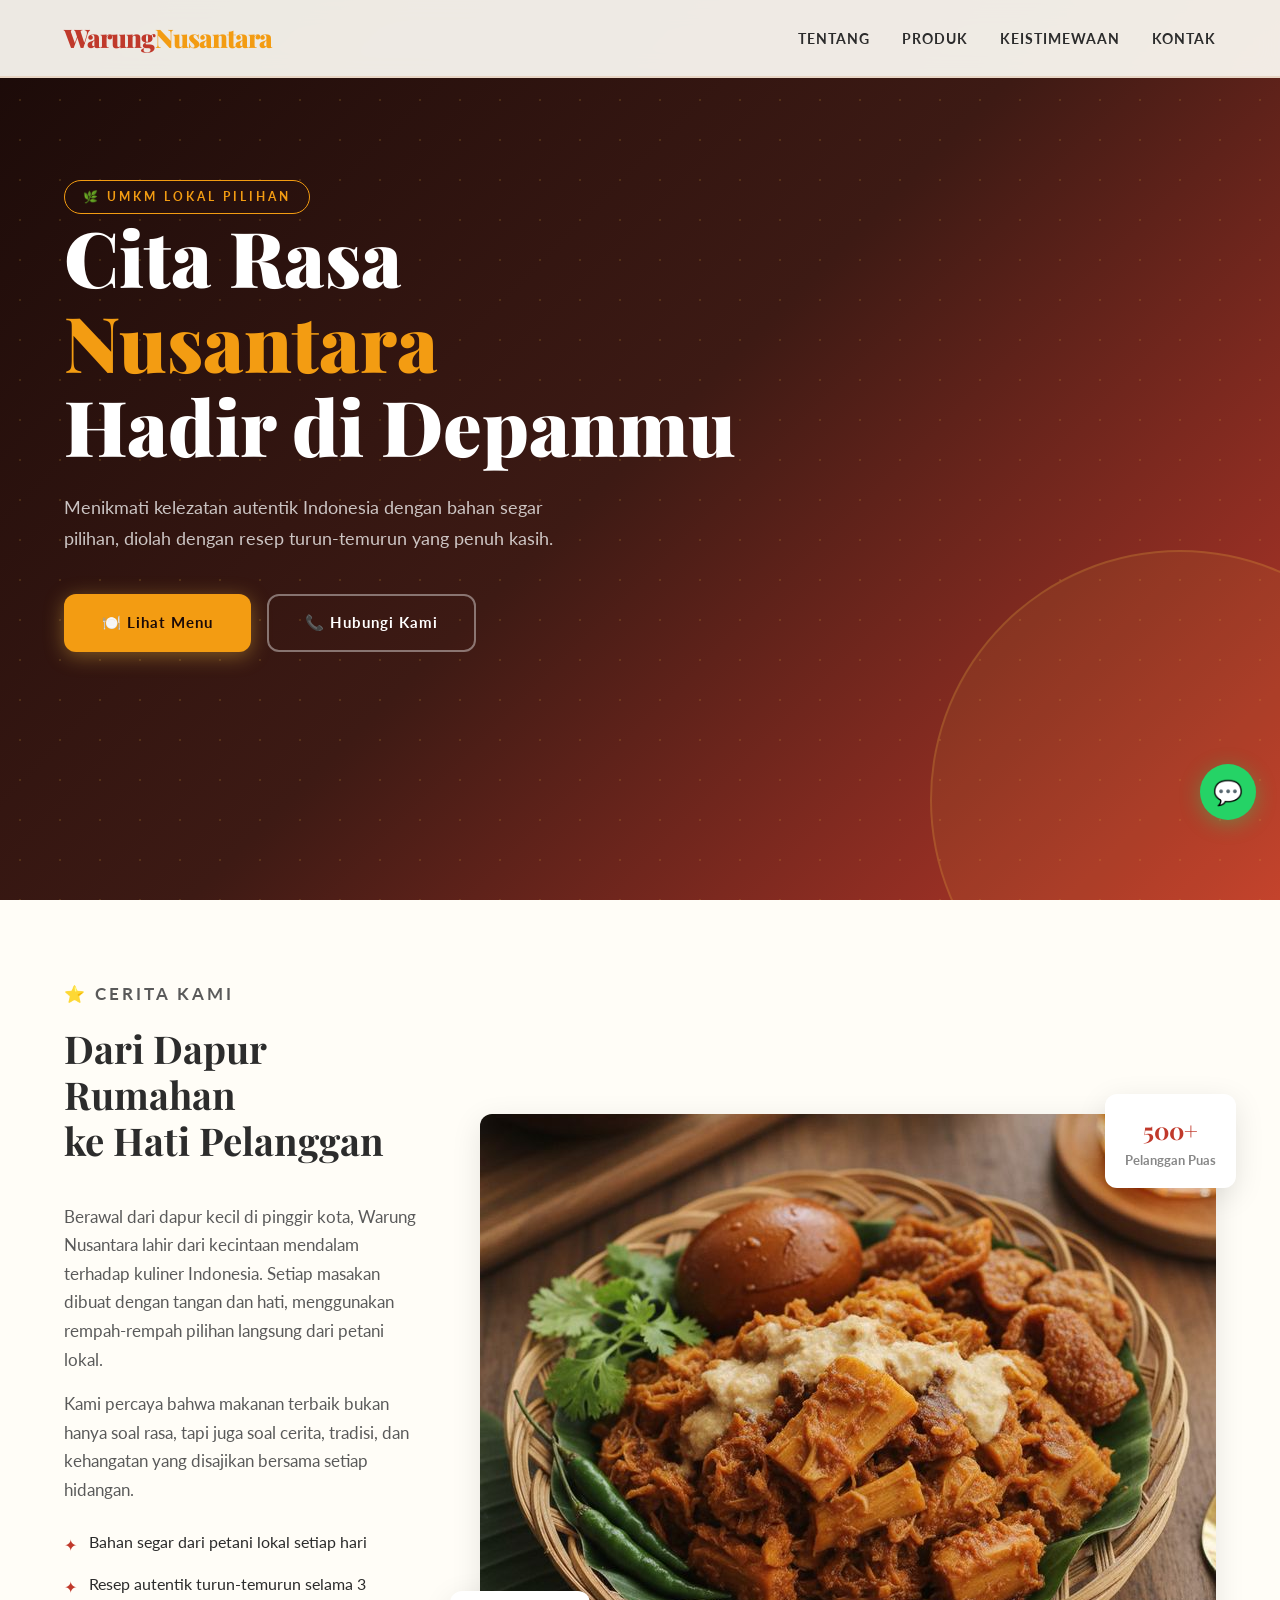
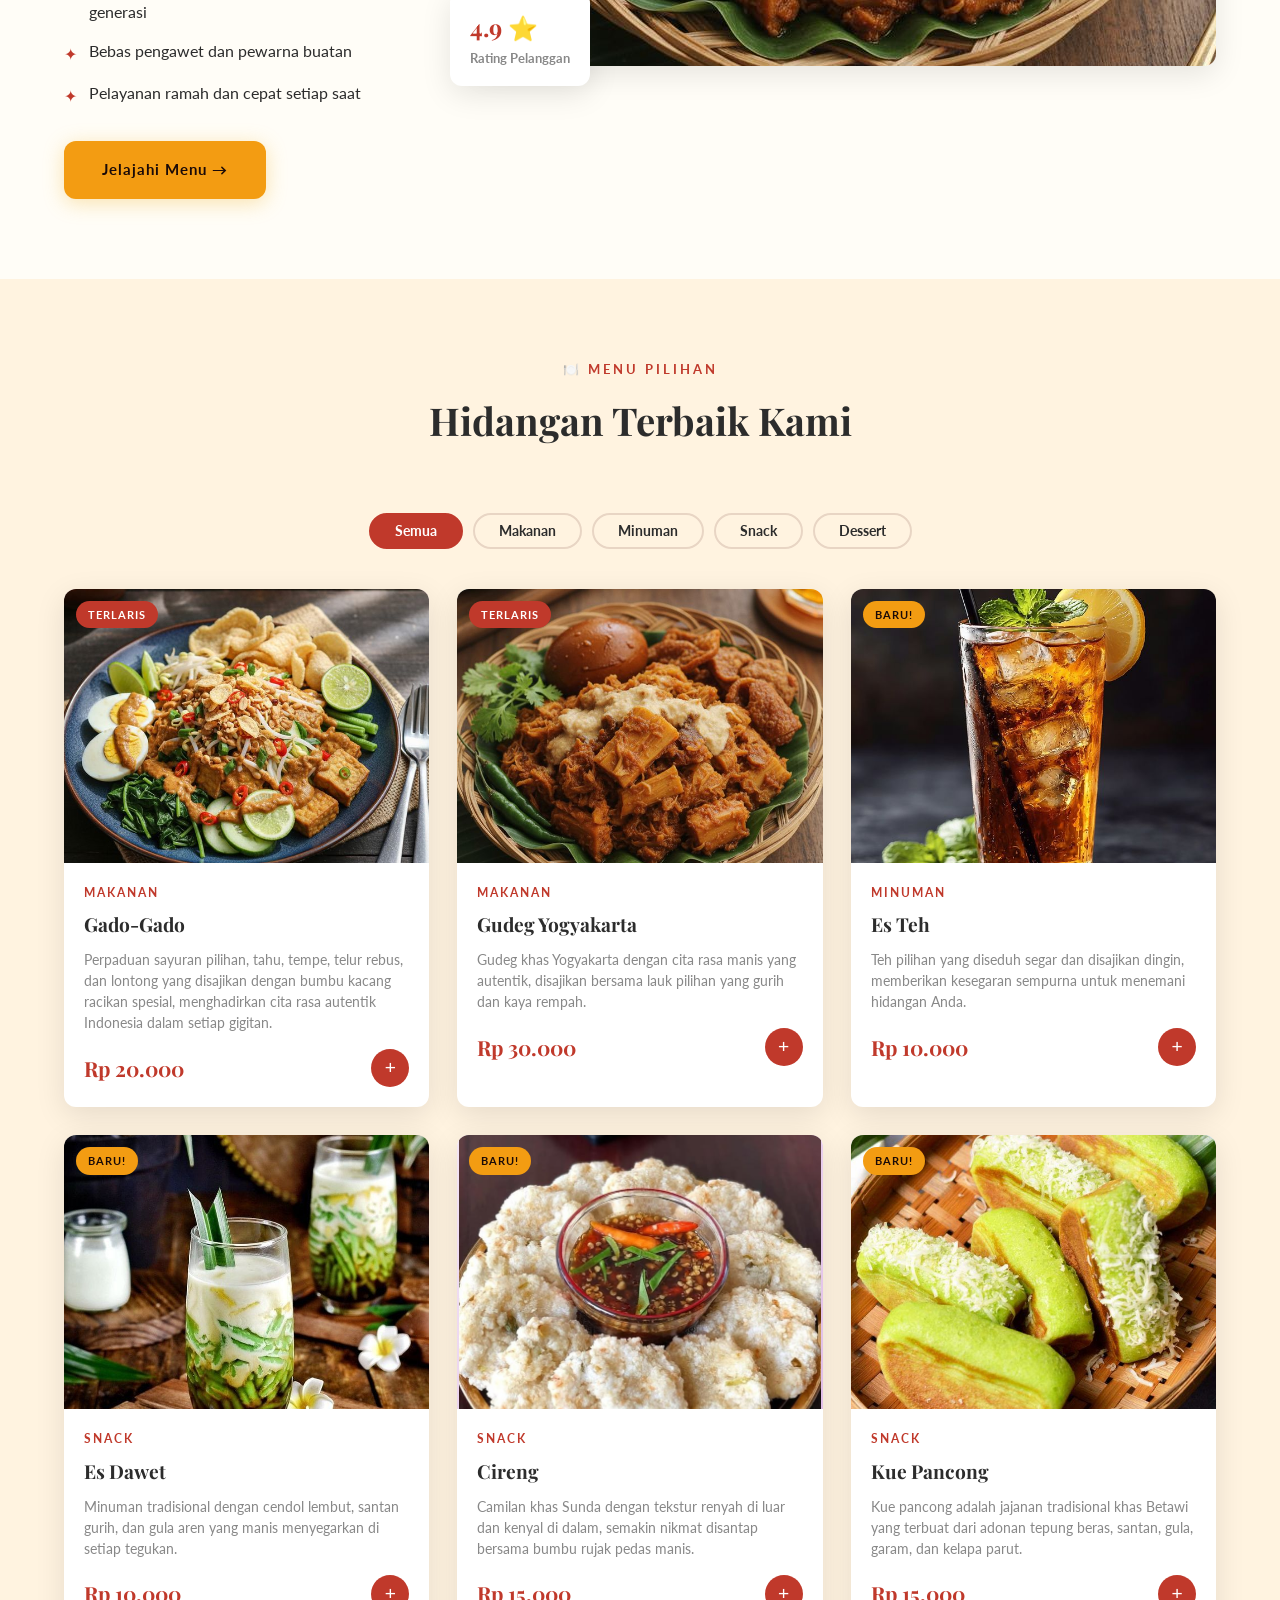
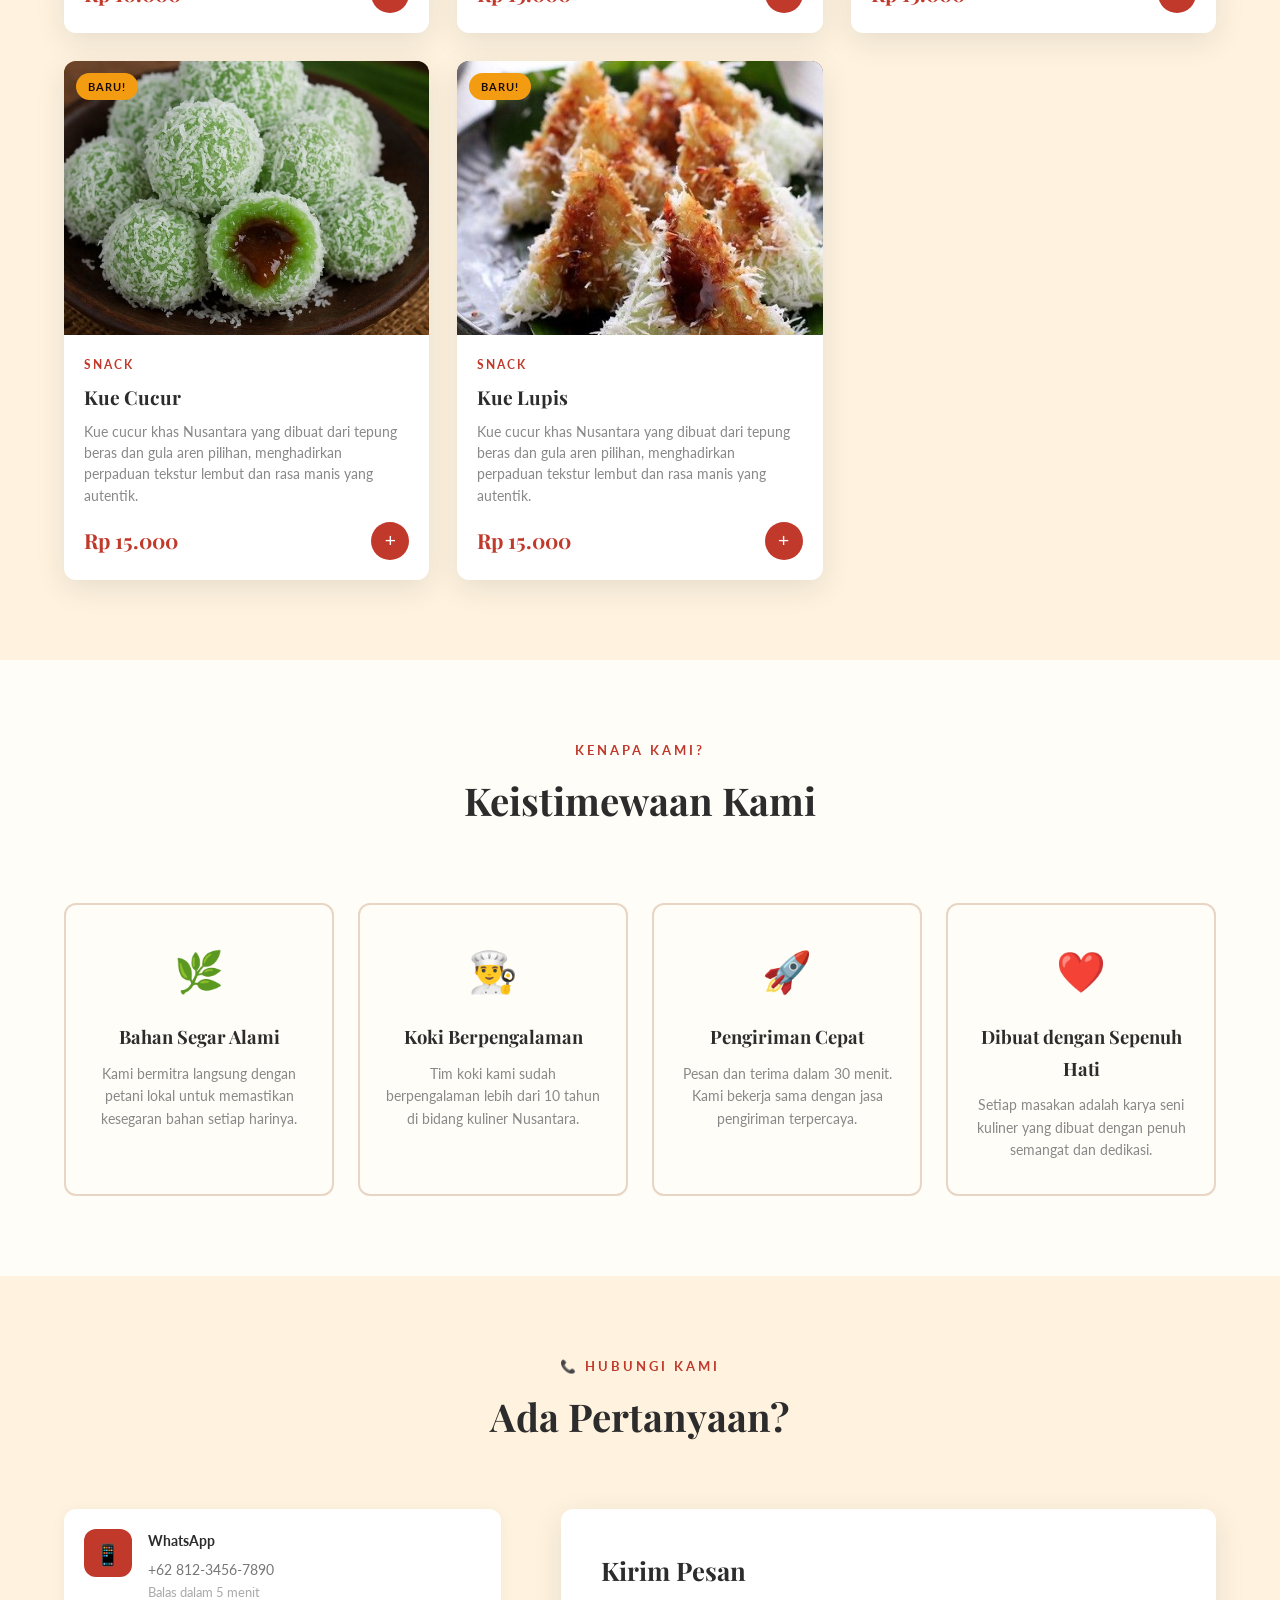
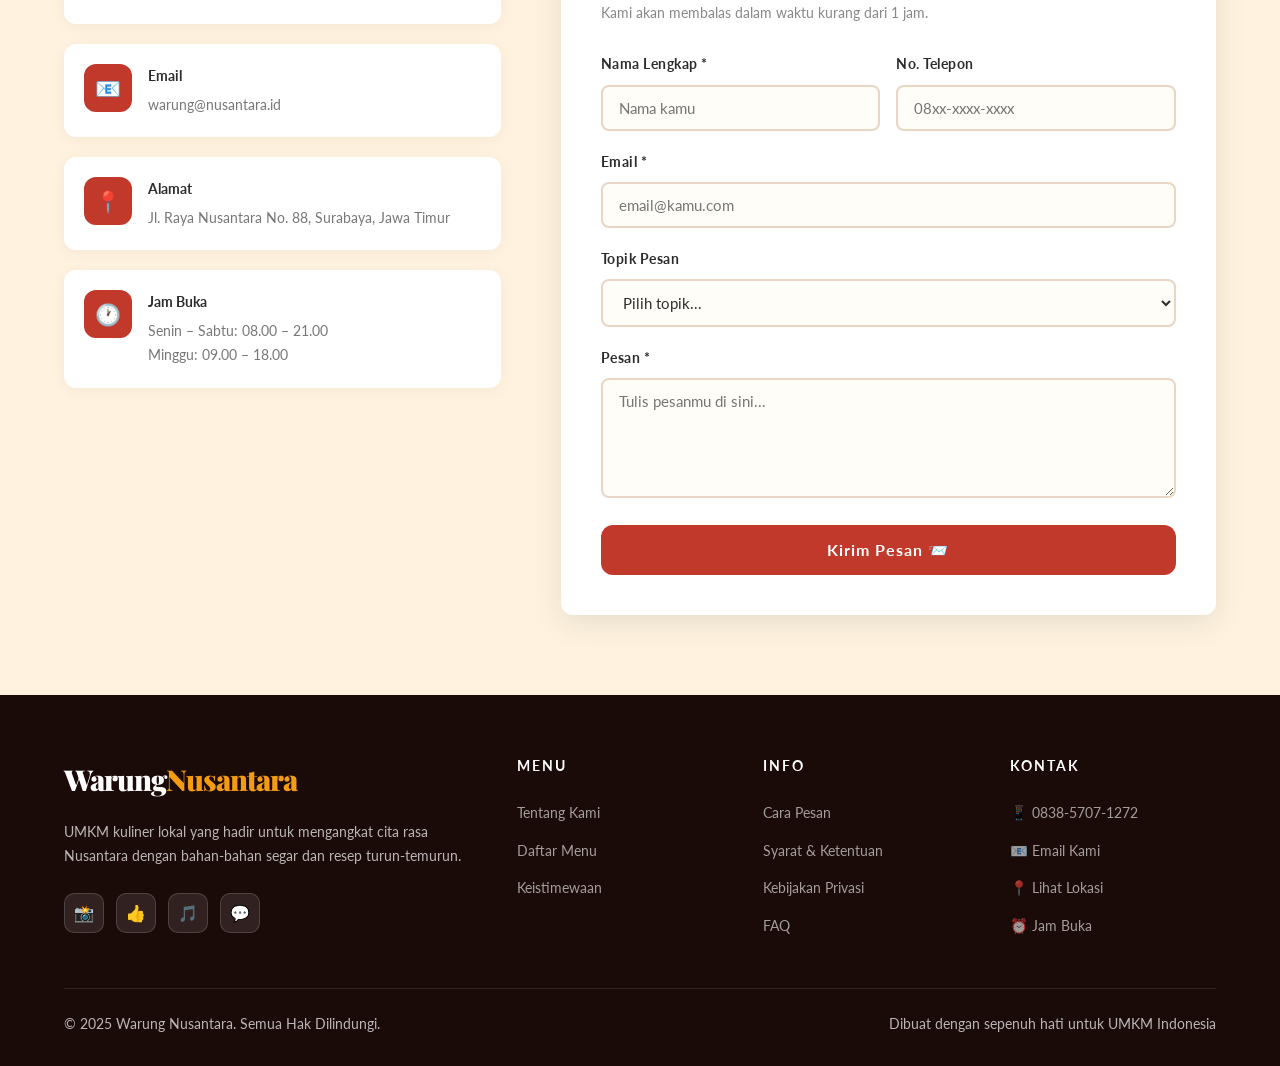
==== commit a106505e: "TambahGambar" ====
--- a/index.html
+++ b/index.html
@@ -19,7 +19,7 @@
   <link
     href="https://fonts.googleapis.com/css2?family=Playfair+Display:wght@400;700;900&family=Lato:wght@300;400;700&display=swap"
     rel="stylesheet" />
-  <link rel="stylesheet" href="style.css">
+  <link rel="stylesheet" href="style.css?v=2">
 </head>
 
 <body>
@@ -246,7 +246,7 @@
         <!-- PRODUK 4 -->
         <div class="kartu-produk" data-kategori="minuman">
           <div class="kartu-gambar bg-oranye">
-            <img src="Es Dawet Recipe (Indonesian Sweet Cendol Dessert)… (1).jpg" alt="" style="
+            <img src="Es Dawet.jpg" alt="" style="
             width: 170%;
             height: 170%;
             object-fit: contain;
@@ -290,18 +290,17 @@
         <!-- PRODUK 6 -->
         <div class="kartu-produk" data-kategori="snack">
           <div class="kartu-gambar bg-biru">
-            <img src="kue  pancong.jpg" alt="" style="
-            width: 170%;
-            height: 170%;
+            <img src="kue pancong.jpg" alt="" style="
+            width: 150%;
+            height: 150%;
             object-fit: contain;
             object-position:center ;">
             <span class="kartu-badge badge-baru">Baru!</span>
           </div>
           <div class="kartu-body">
             <p class="kartu-kategori">snack</p>
-            <h3 class="kartu-nama">Kue Cucur</h3>
-            <p class="kartu-deskripsi">Kue cucur khas Nusantara yang dibuat dari tepung beras dan gula aren pilihan,
-              menghadirkan perpaduan tekstur lembut dan rasa manis yang autentik.</p>
+            <h3 class="kartu-nama">Kue Pancong</h3>
+            <p class="kartu-deskripsi">Kue pancong adalah jajanan tradisional khas Betawi yang terbuat dari adonan tepung beras, santan, gula, garam, dan kelapa parut.</p>
             <div class="kartu-footer">
               <span class="kartu-harga">Rp 15.000</span>
               <button class="btn-tambah" onclick="tambahKeranjang(this)">+</button>
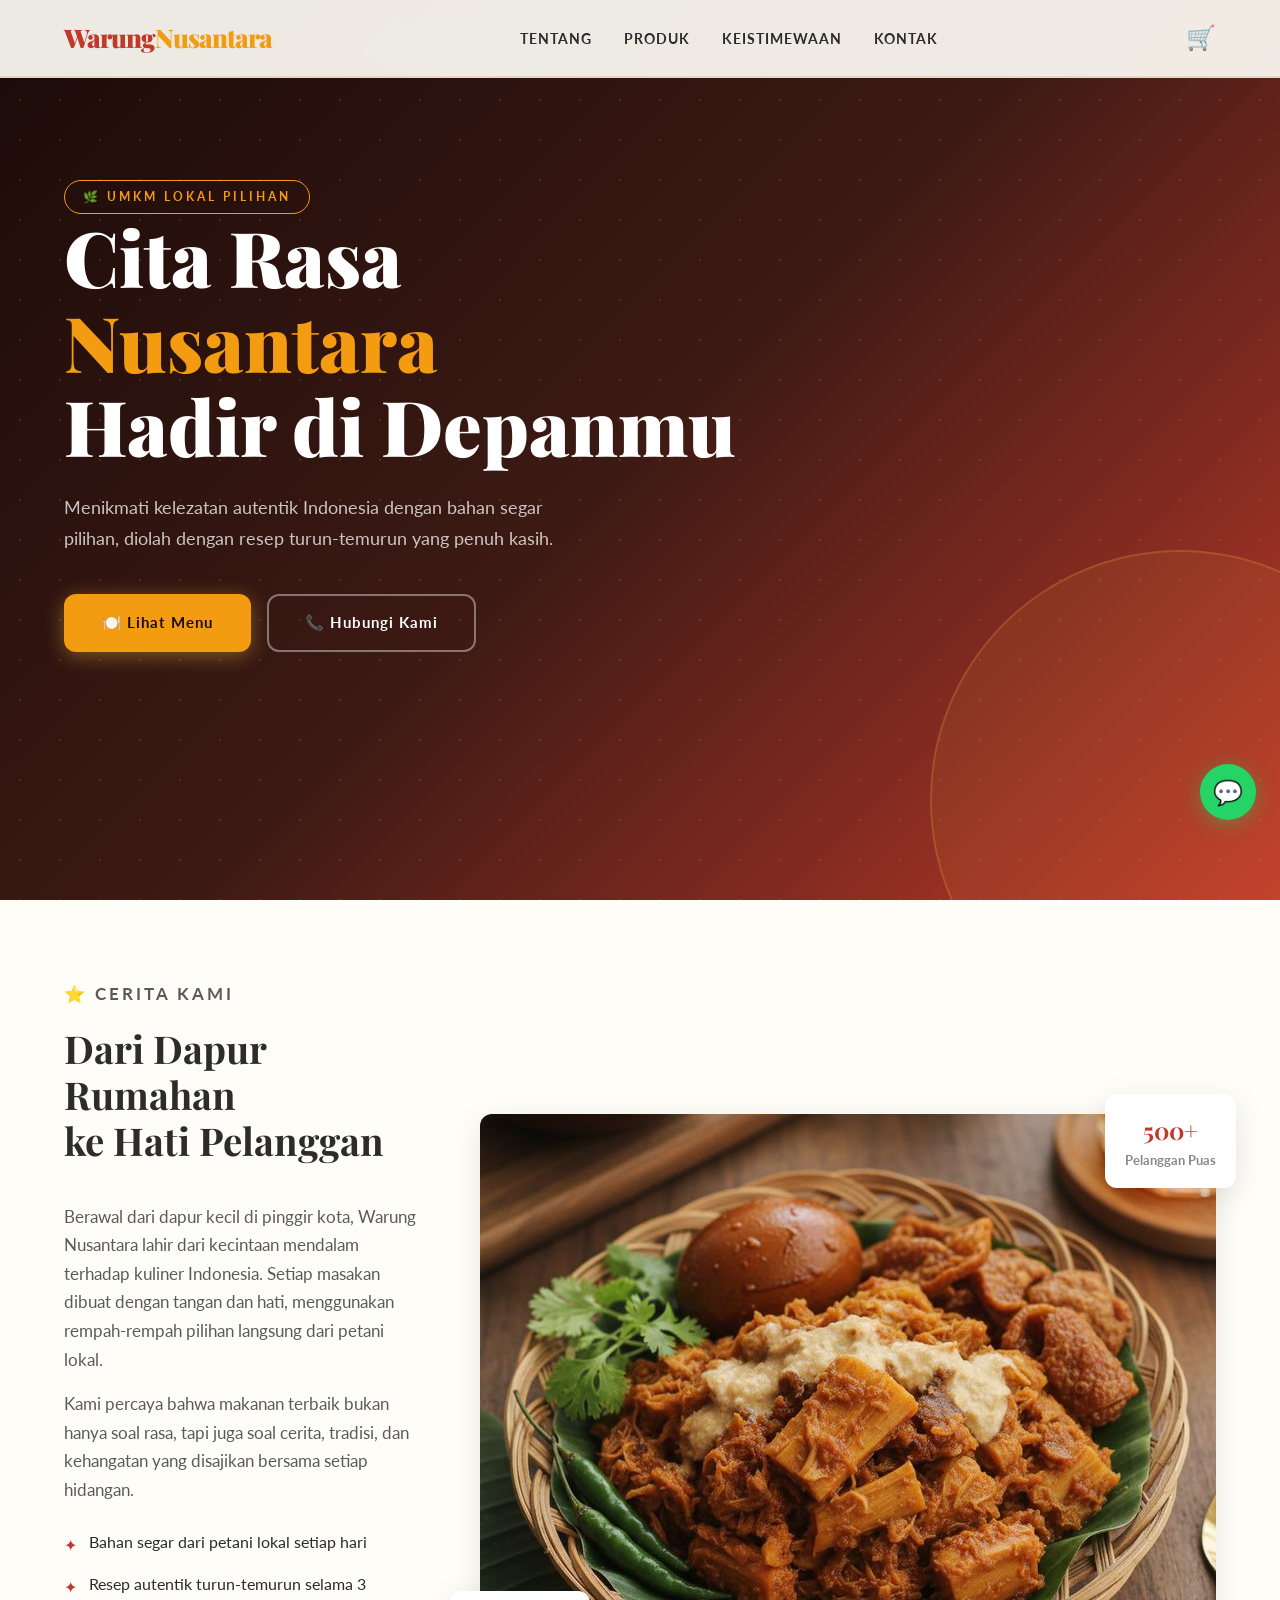
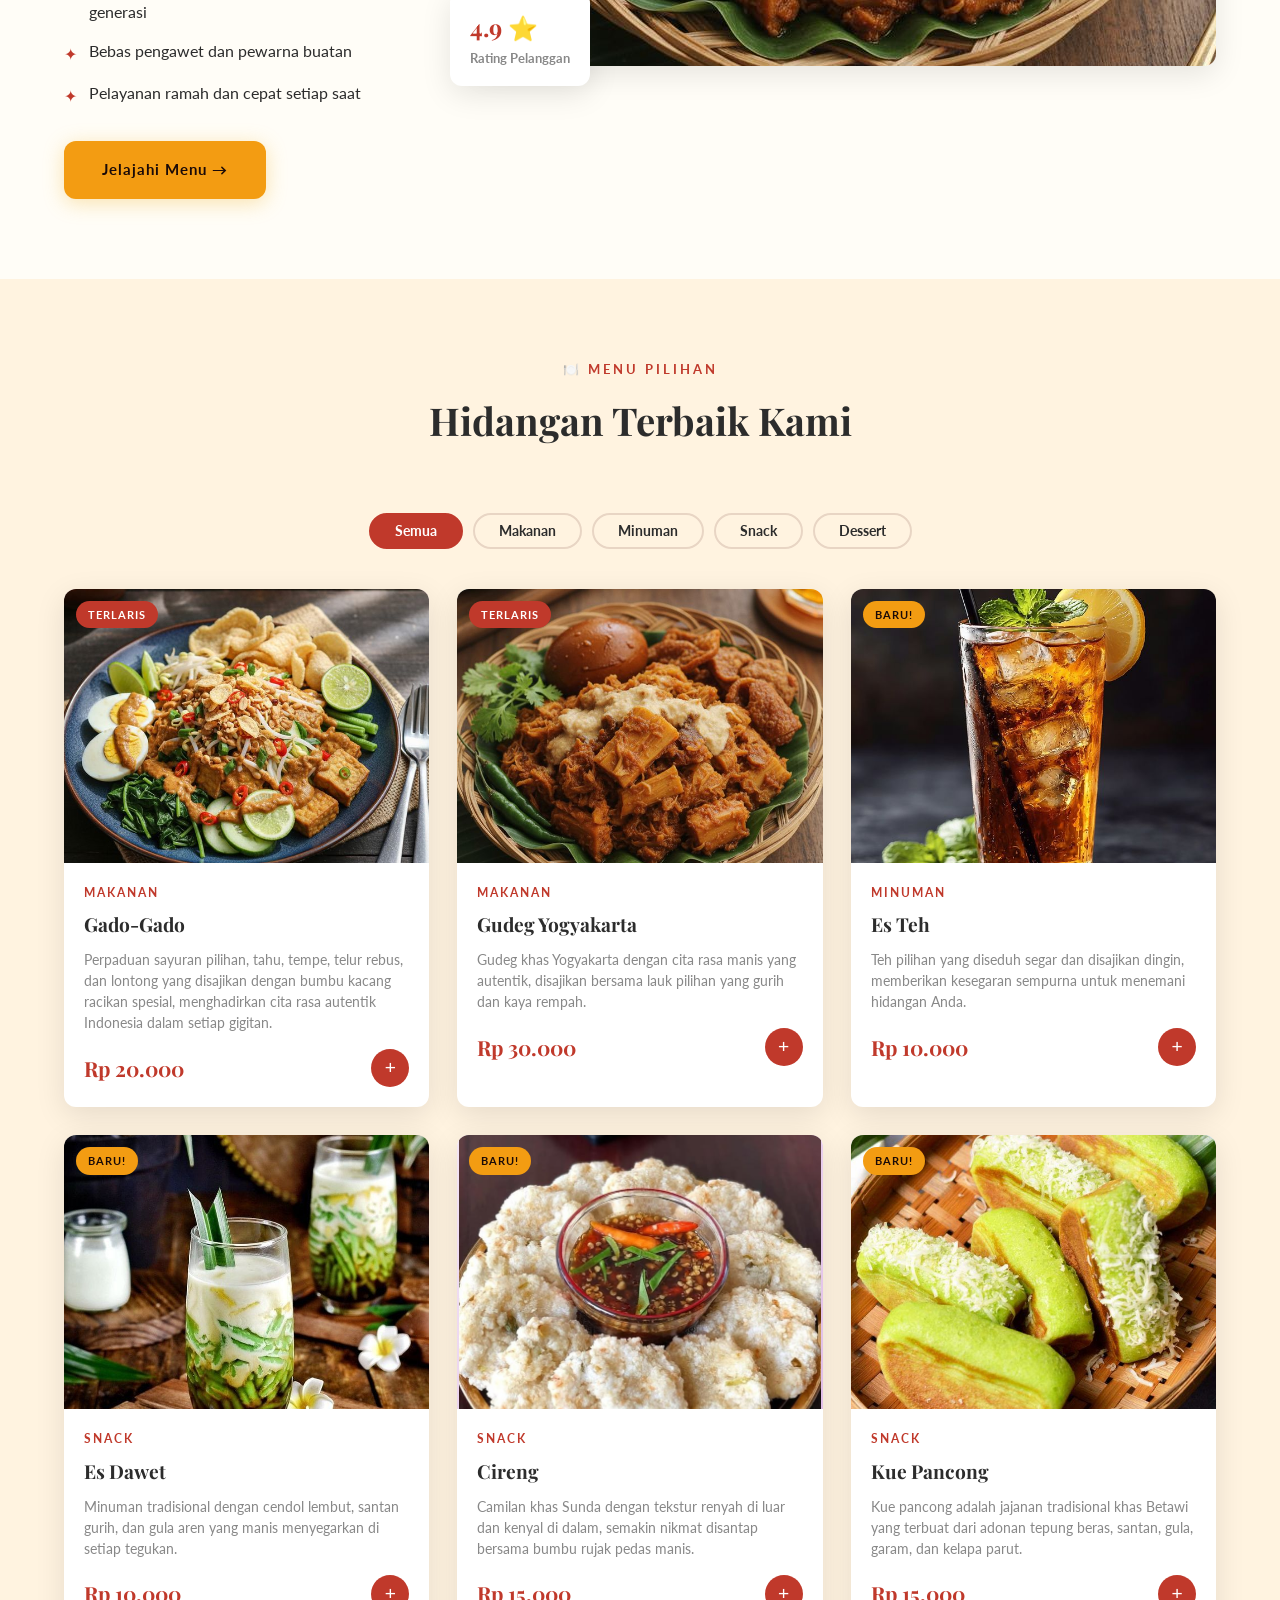
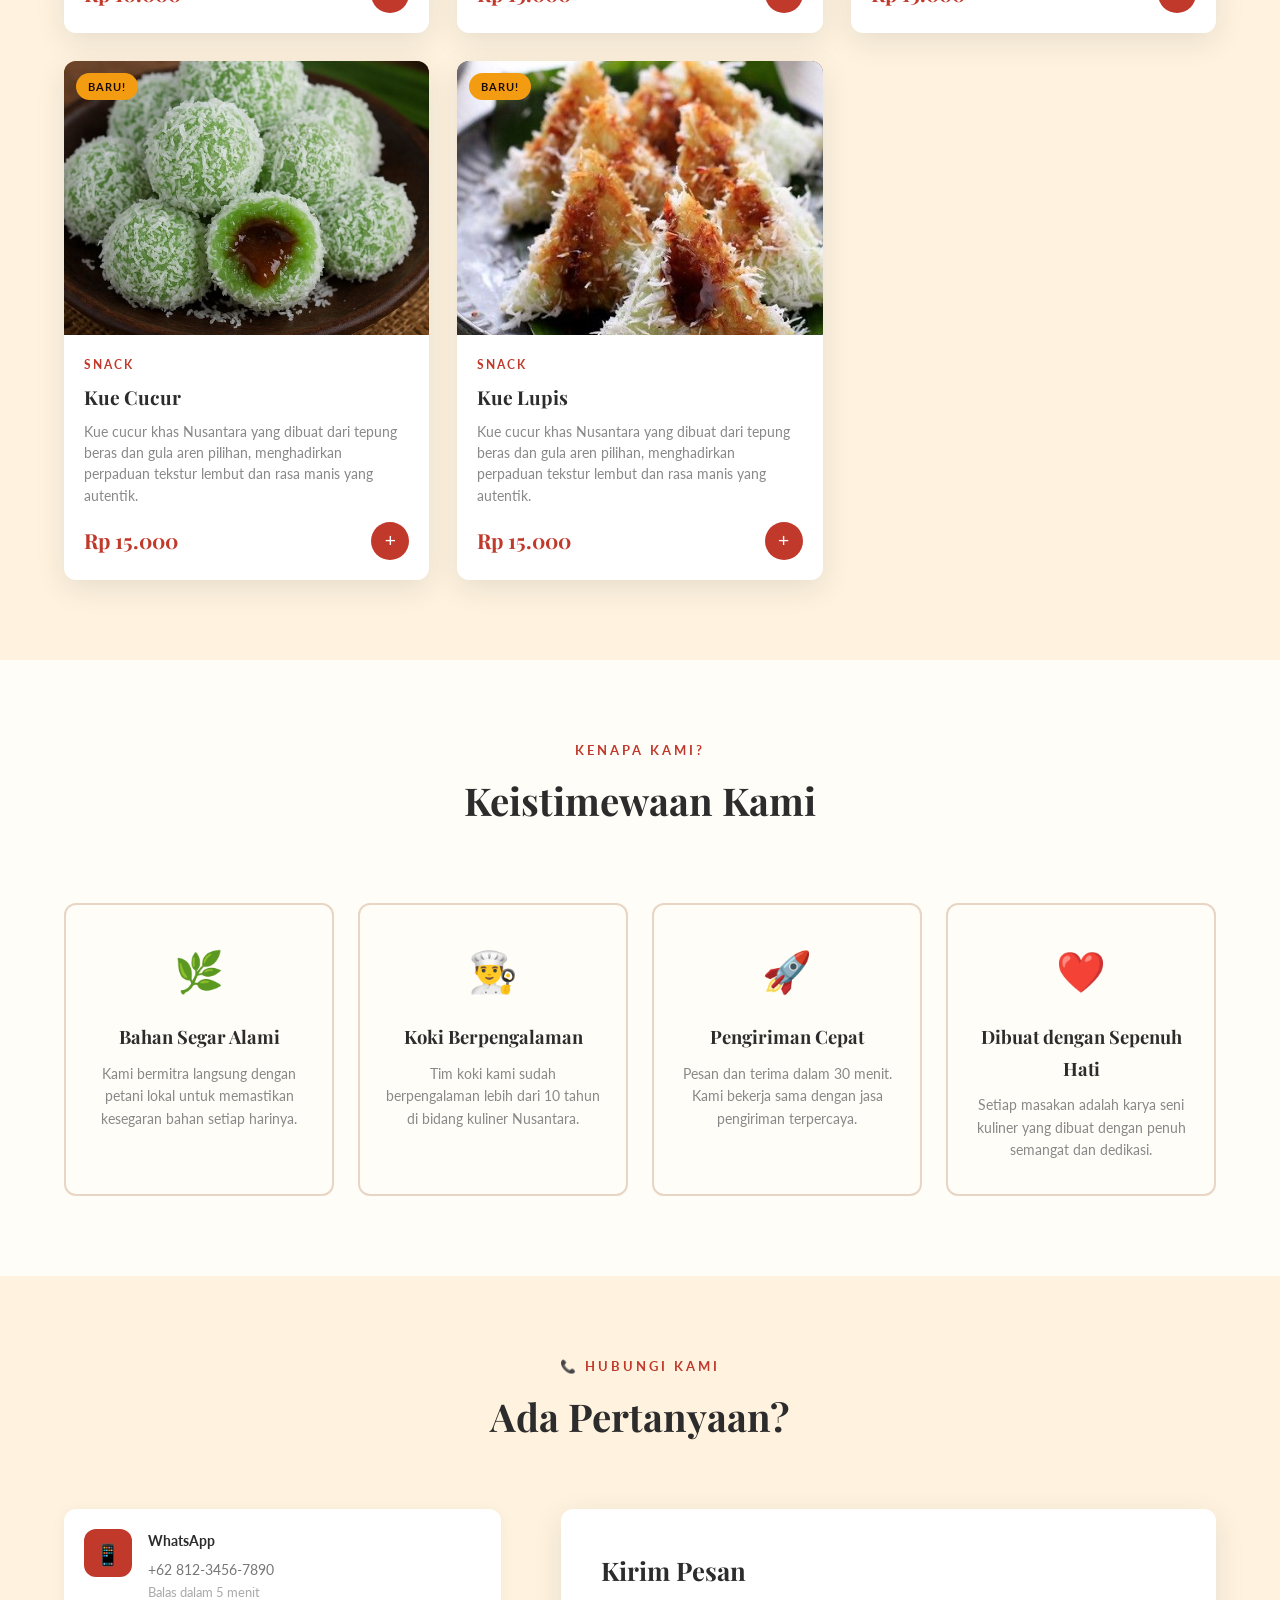
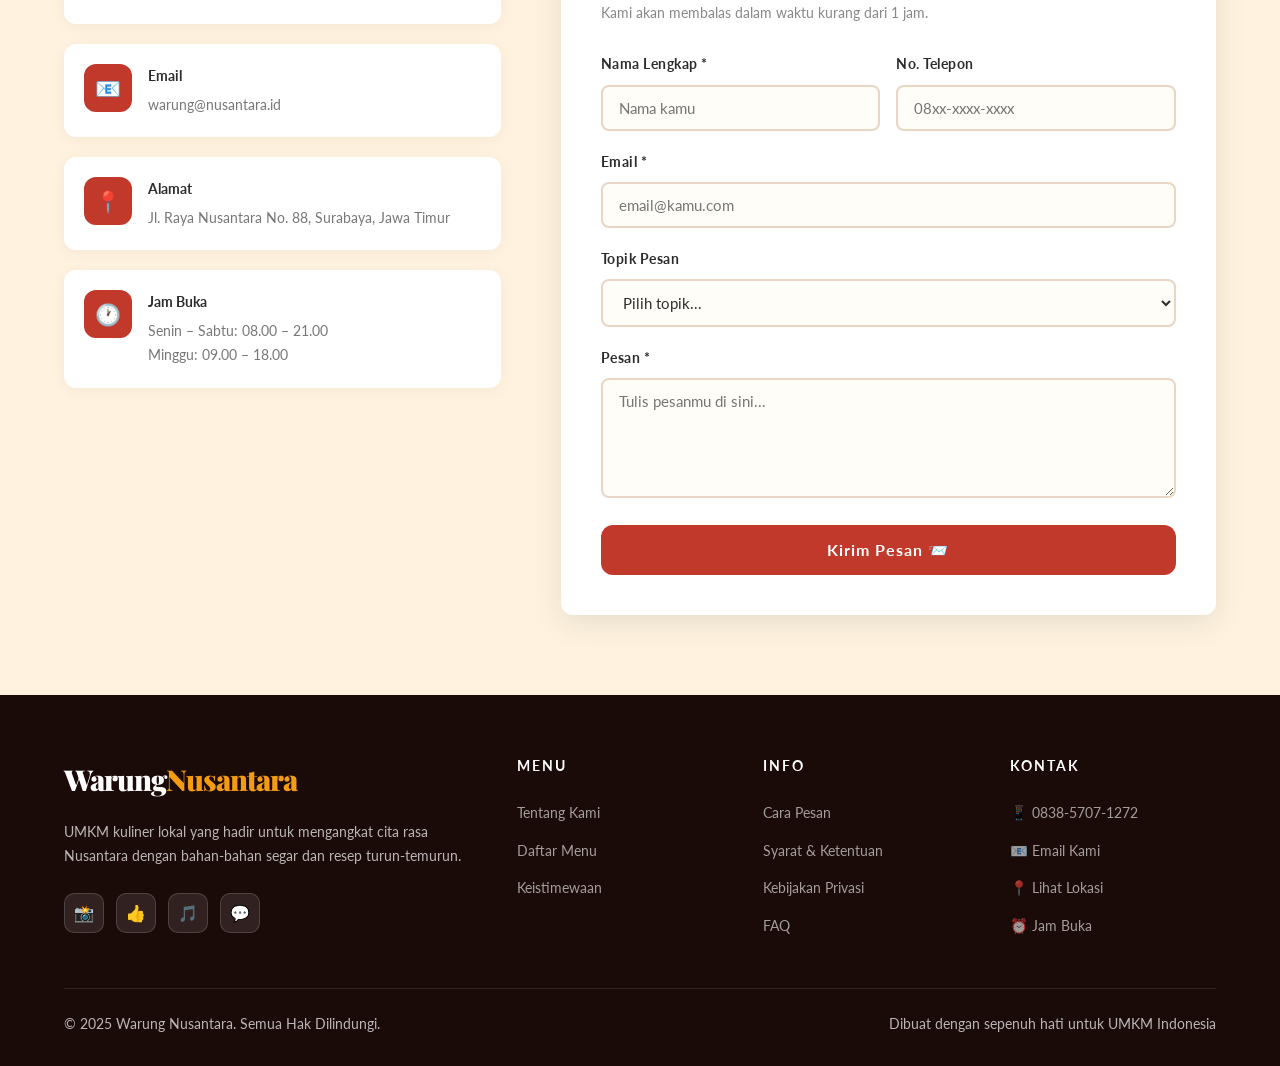
==== commit 87df1824: "Tambahhalaman" ====
--- a/index.html
+++ b/index.html
@@ -41,6 +41,17 @@
         <li><a href="#fitur">Keistimewaan</a></li>
         <li><a href="#kontak">Kontak</a></li>
       </ul>
+
+      <!-- ============================================================
+           TOMBOL KERANJANG DI NAVBAR
+           Klik untuk membuka halaman keranjang.html
+           Badge merah menunjukkan jumlah item di keranjang
+           ============================================================ -->
+      <a href="keranjang.html" class="nav-keranjang" id="navKeranjang" title="Lihat Keranjang">
+        🛒
+        <!-- Badge jumlah item — diperbarui otomatis oleh JavaScript -->
+        <span class="keranjang-badge" id="keranjangBadge">0</span>
+      </a>
 
       <!-- Tombol hamburger untuk mobile -->
       <button class="hamburger" id="hamburger" aria-label="Buka menu">
@@ -713,31 +724,71 @@
 
     // ============================================================
     // 5. TOMBOL TAMBAH KERANJANG
-    // Fungsi ini dipanggil saat tombol "+" diklik di kartu produk
-    // Ubah perilaku sesuai kebutuhan (integrasi ke keranjang, dsb)
-    // ============================================================
-    let jumlahKeranjang = 0;  // Counter keranjang — bisa ditampilkan di navbar
+    // Data keranjang disimpan di localStorage agar tetap ada
+    // saat berpindah ke halaman keranjang.html
+    // ============================================================
+
+    // Ambil data keranjang dari localStorage (atau array kosong jika belum ada)
+    function ambilKeranjang() {
+      return JSON.parse(localStorage.getItem('keranjang') || '[]');
+    }
+
+    // Simpan data keranjang ke localStorage
+    function simpanKeranjang(data) {
+      localStorage.setItem('keranjang', JSON.stringify(data));
+    }
+
+    // Update badge angka di navbar
+    function updateBadge() {
+      const keranjang = ambilKeranjang();
+      const total = keranjang.reduce(function(sum, item) { return sum + item.qty; }, 0);
+      const badge = document.getElementById('keranjangBadge');
+      if (badge) {
+        badge.textContent = total;
+        // Sembunyikan badge jika kosong, tampilkan jika ada isi
+        badge.style.display = total > 0 ? 'flex' : 'none';
+      }
+    }
 
     function tambahKeranjang(tombol) {
-      jumlahKeranjang++;
-
-      // Efek visual: tombol bergetar
+      // Ambil info produk dari kartu yang sama dengan tombol
+      const kartu    = tombol.closest('.kartu-produk');
+      const nama     = kartu.querySelector('.kartu-nama').textContent.trim();
+      const hargaTeks = kartu.querySelector('.kartu-harga').textContent.trim();
+      // Ubah "Rp 20.000" → 20000 (angka murni)
+      const harga    = parseInt(hargaTeks.replace(/[^0-9]/g, ''));
+      // Ambil src gambar jika ada, atau kosong
+      const gambarEl = kartu.querySelector('.kartu-gambar img');
+      const gambar   = gambarEl ? gambarEl.getAttribute('src') : '';
+
+      // Ambil keranjang yang ada, cari apakah produk ini sudah masuk
+      const keranjang = ambilKeranjang();
+      const indeks    = keranjang.findIndex(function(item) { return item.nama === nama; });
+
+      if (indeks >= 0) {
+        // Produk sudah ada → tambah qty saja
+        keranjang[indeks].qty++;
+      } else {
+        // Produk baru → tambahkan ke array
+        keranjang.push({ nama: nama, harga: harga, gambar: gambar, qty: 1 });
+      }
+
+      simpanKeranjang(keranjang);
+      updateBadge();
+
+      // Efek visual tombol
       tombol.textContent = '✓';
-      tombol.style.background = '#27AE60';  /* Warna hijau saat berhasil ditambah */
-
-      // Kembalikan ke semula setelah 1.5 detik (1500ms) — ubah angka ini
-      setTimeout(function () {
+      tombol.style.background = '#27AE60';
+      setTimeout(function() {
         tombol.textContent = '+';
         tombol.style.background = '';
       }, 1500);
 
-      // Nama produk dari kartu
-      const namaEl = tombol.closest('.kartu-produk').querySelector('.kartu-nama');
-      const nama = namaEl ? namaEl.textContent : 'Produk';
-
-      // Tampilkan notifikasi kecil
       tampilkanNotif(nama + ' ditambahkan ke keranjang 🛒');
     }
+
+    // Jalankan update badge saat halaman pertama dimuat
+    updateBadge();
 
     // Fungsi notifikasi popup kecil di pojok layar
     function tampilkanNotif(pesan) {
--- a/style.css
+++ b/style.css
@@ -54,8 +54,37 @@
  }
 
  /* ============================================================
-       RESET & BASE — jangan diubah kecuali kamu tahu apa yang kamu lakukan
-       ============================================================ */
+    TOMBOL KERANJANG DI NAVBAR
+    Ubah warna badge di .keranjang-badge background
+    ============================================================ */
+ .nav-keranjang {
+   position: relative;
+   font-size: 1.5rem;
+   text-decoration: none;
+   display: flex;
+   align-items: center;
+   cursor: pointer;
+   transition: transform 0.2s;
+ }
+ .nav-keranjang:hover { transform: scale(1.15); }
+
+ /* Badge merah di pojok atas ikon keranjang */
+ .keranjang-badge {
+   position: absolute;
+   top: -8px;
+   right: -10px;
+   background: var(--warna-utama);   /* Ubah warna badge di sini */
+   color: white;
+   font-size: 0.65rem;
+   font-weight: 700;
+   width: 18px;
+   height: 18px;
+   border-radius: 50%;
+   display: none;                    /* Tersembunyi saat kosong */
+   align-items: center;
+   justify-content: center;
+   font-family: var(--font-isi);
+ }
  *,
  *::before,
  *::after {
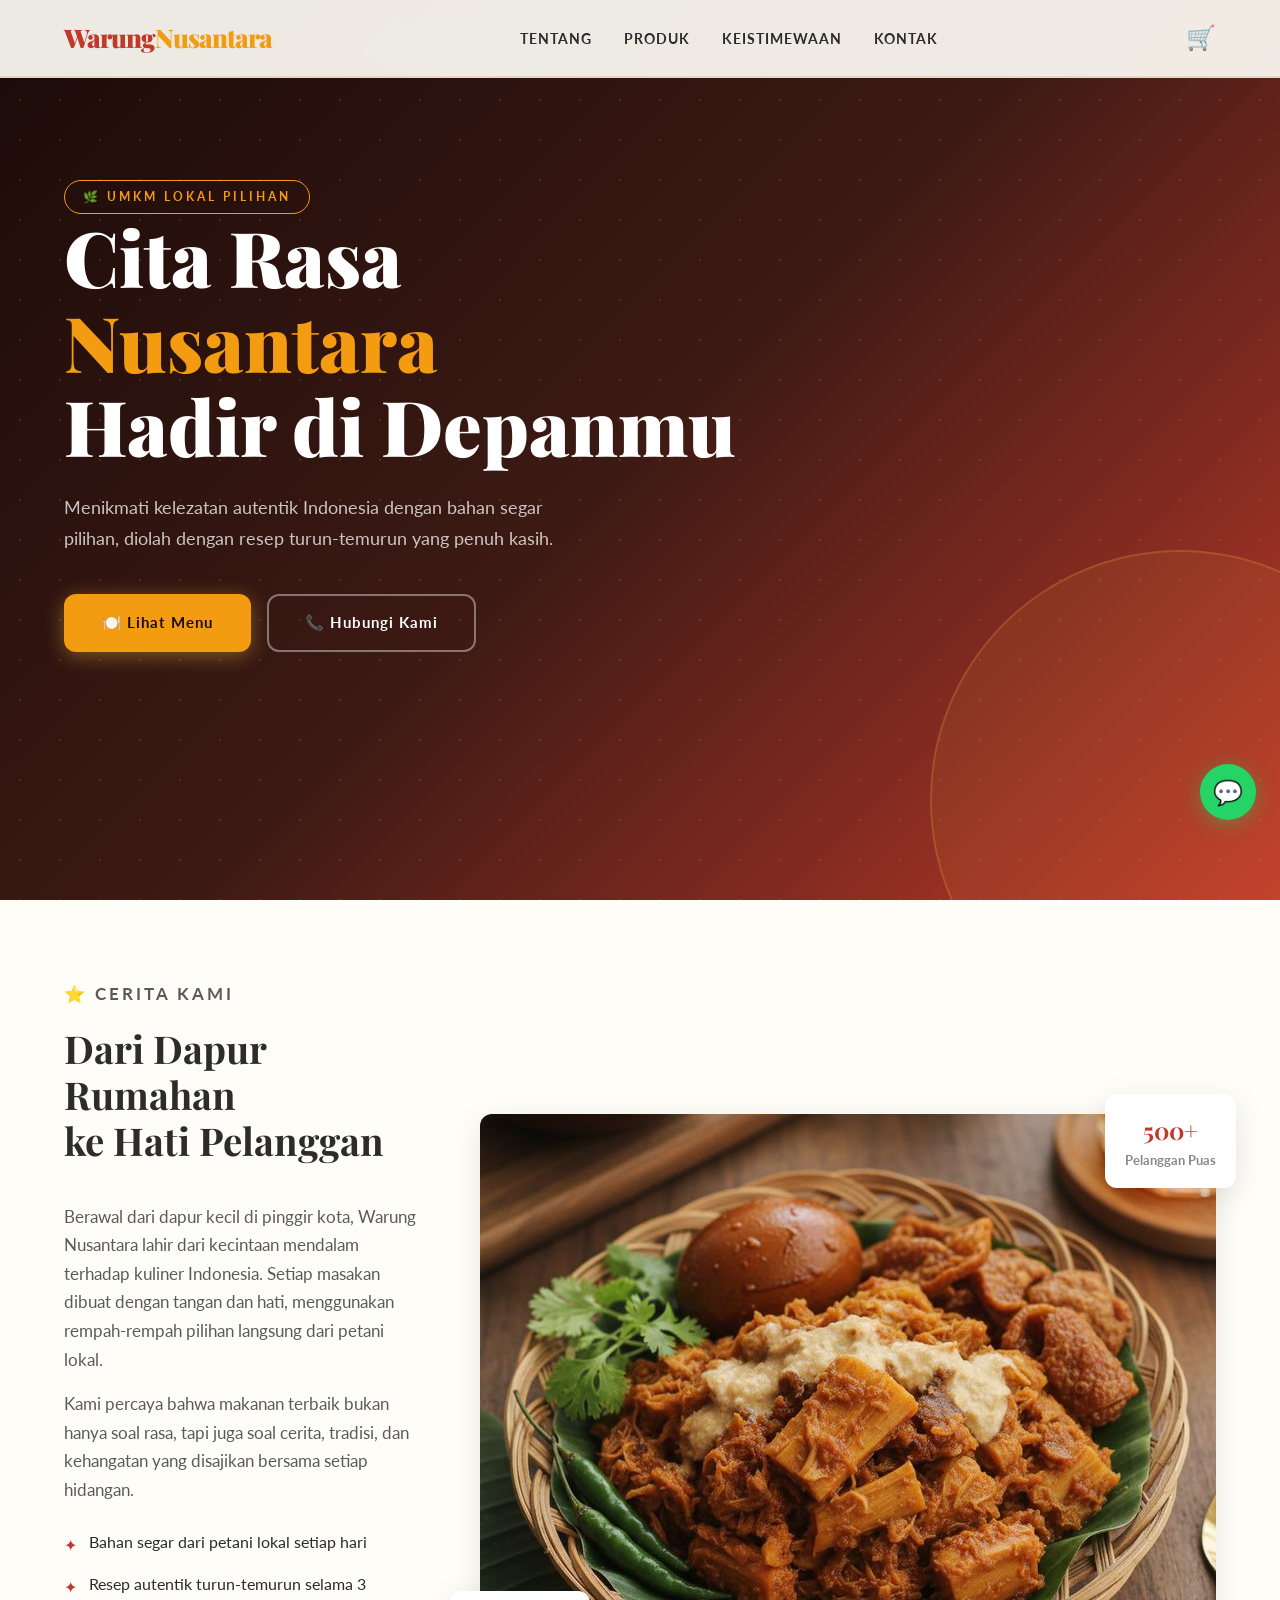
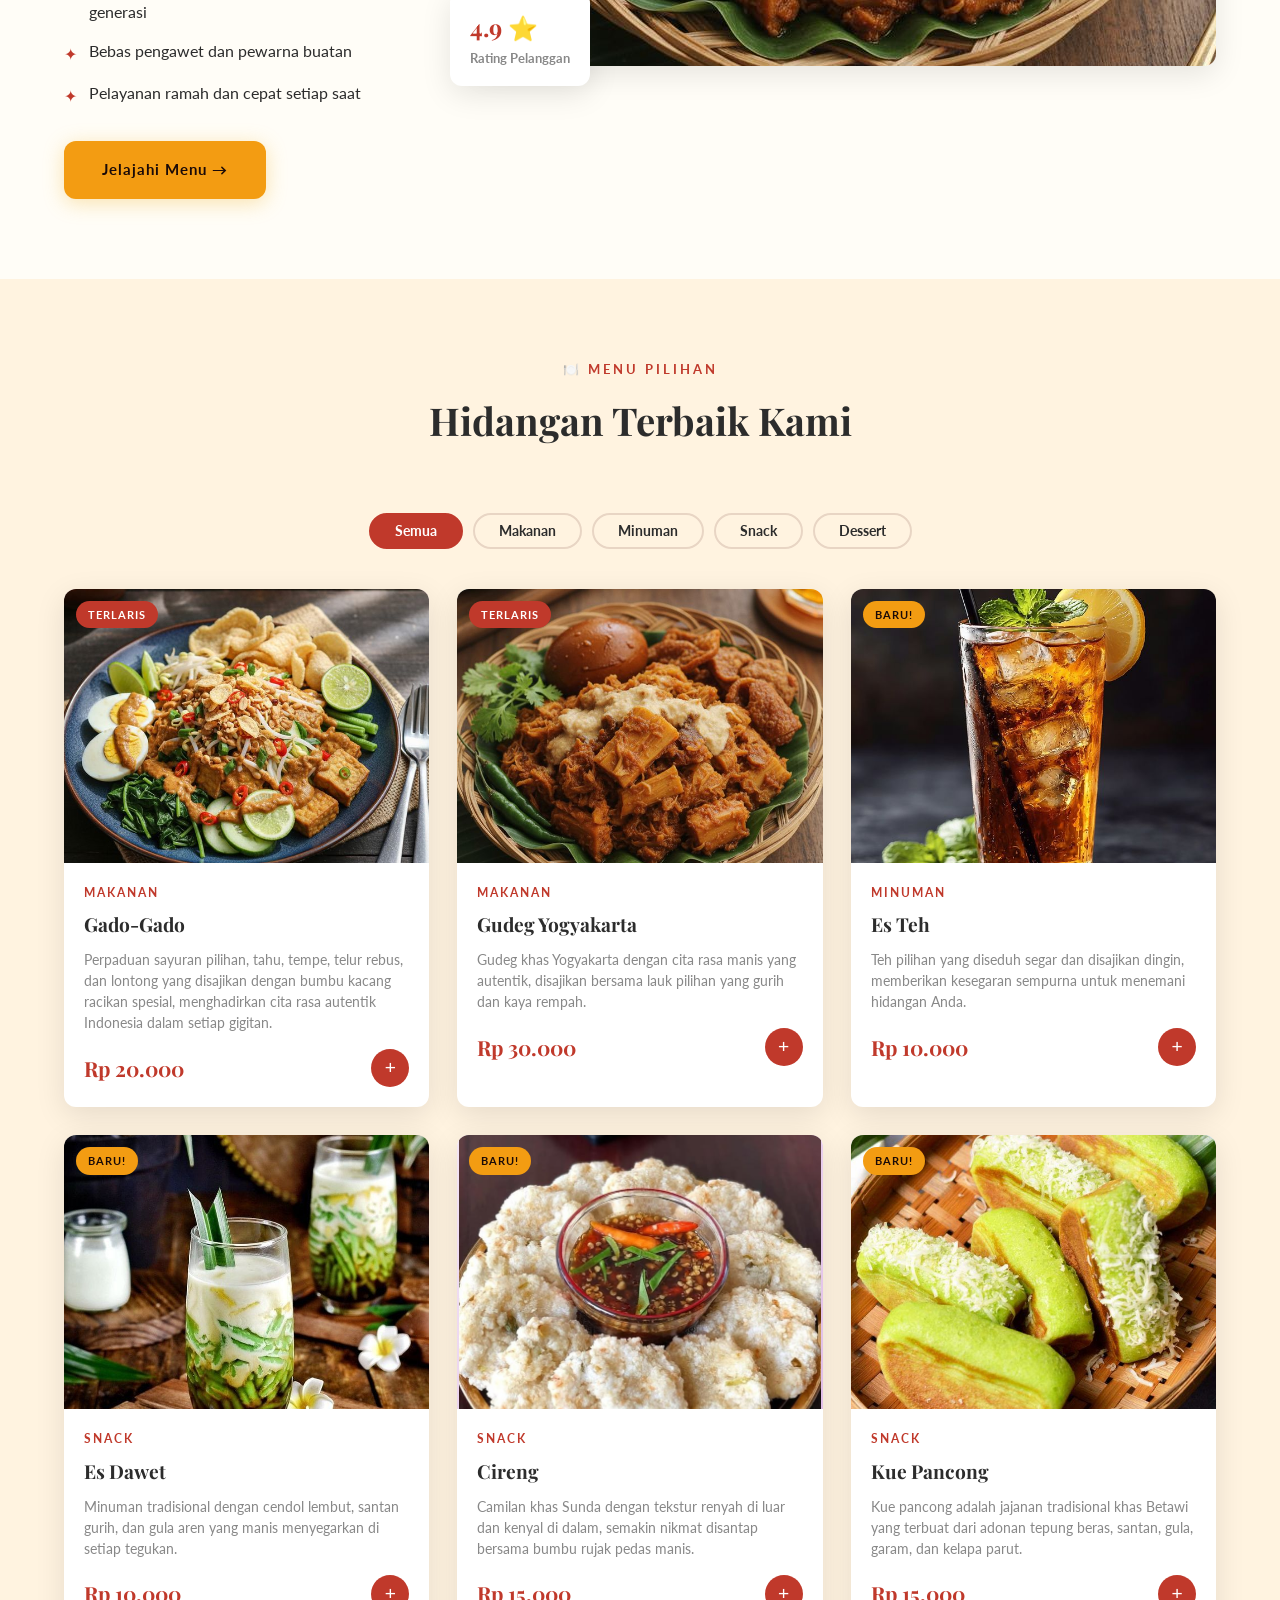
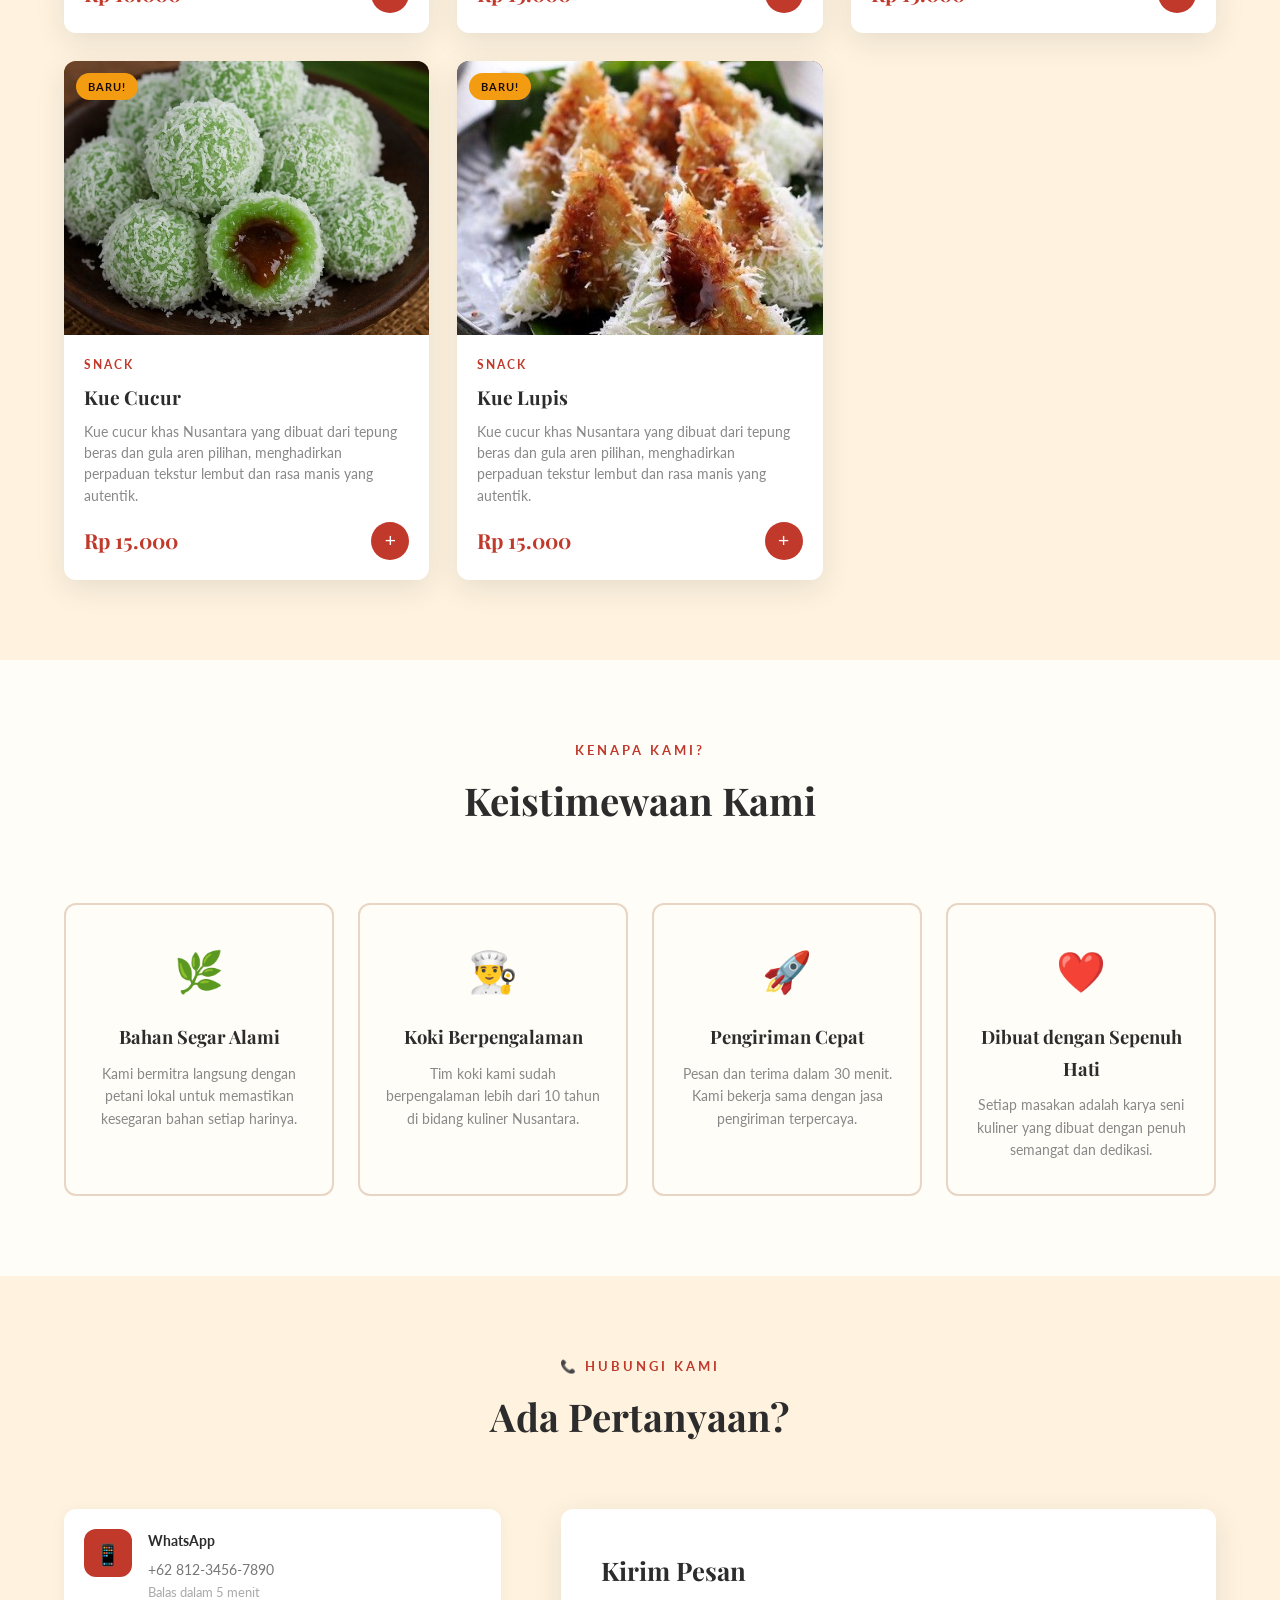
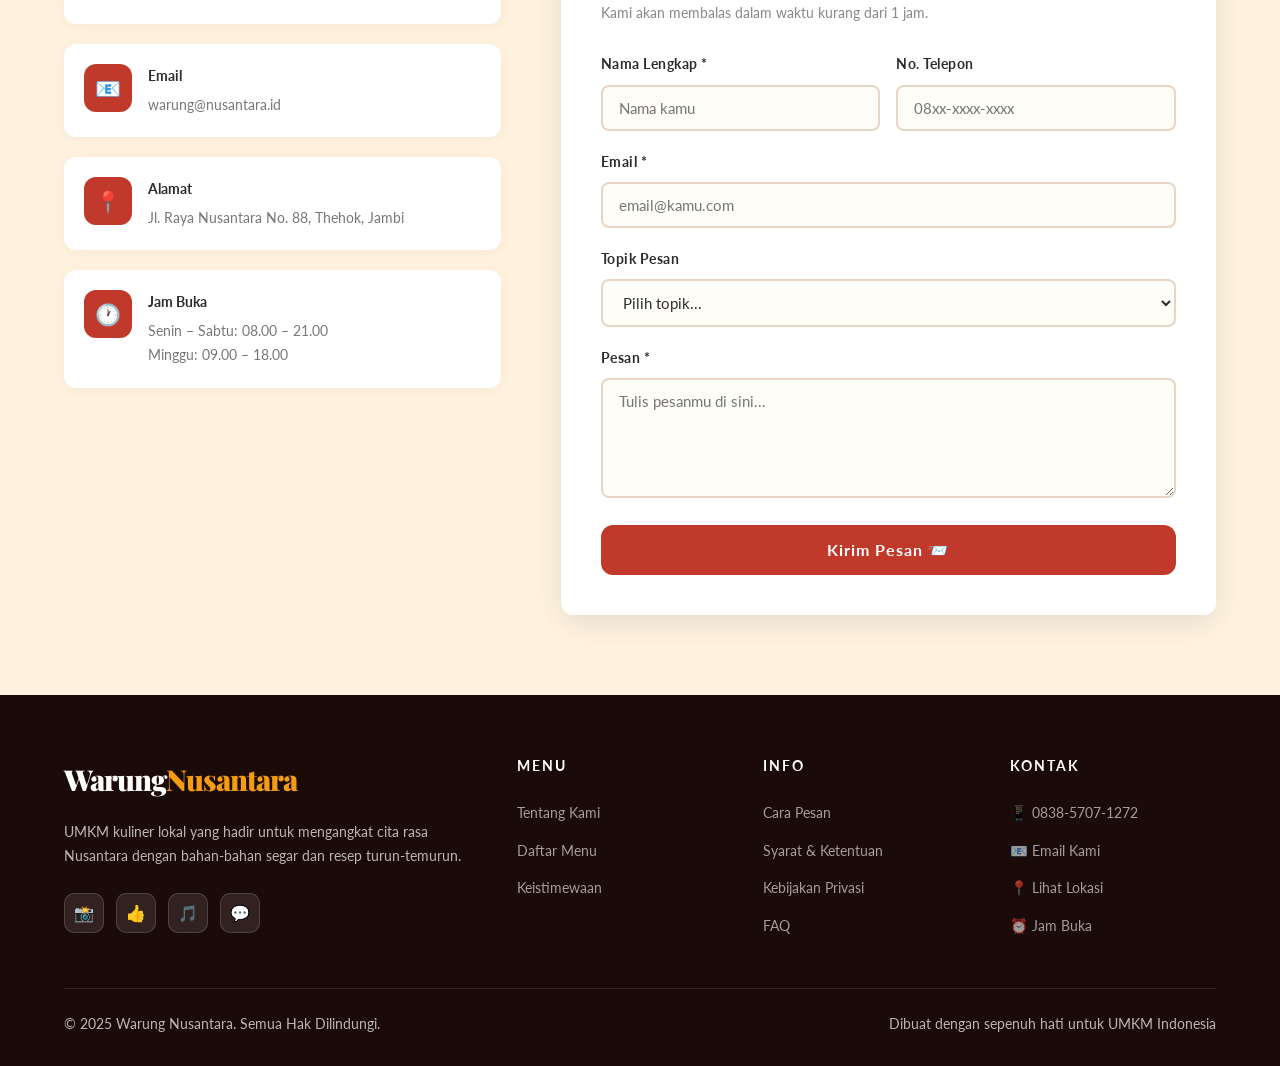
==== commit cc3fd1b5: "tambah icon" ====
--- a/index.html
+++ b/index.html
@@ -140,7 +140,7 @@
         <div class="tentang-visual">
           <!-- Kotak gambar utama — ubah emoji atau ganti dengan tag <img> -->
           <div class="gambar-utama">
-            <img src="Gudeg.jpg" alt="">
+              <img src="asset/Gudeg.jpg" alt="">
           </div>
 
           <!-- Kartu melayang kiri bawah — ubah angka dan teks -->
@@ -188,7 +188,7 @@
         <!-- PRODUK 1 -->
         <div class="kartu-produk" data-kategori="makanan">
           <div class="kartu-gambar bg-merah">
-            <img src="Gado Gado.jpg" alt="" style="
+            <img src="asset/Gado Gado.jpg" alt="" style="
             width: 150%;
             height: 150%;
             object-fit: contain;
@@ -213,7 +213,7 @@
         <!-- PRODUK 2 -->
         <div class="kartu-produk" data-kategori="makanan">
           <div class="kartu-gambar bg-hijau">
-            <img src="Gudeg.jpg" alt="" style="
+            <img src="asset/Gudeg.jpg" alt="" style="
             width: 150%;
             height: 150%;
             object-fit: contain;
@@ -235,7 +235,7 @@
         <!-- PRODUK 3 -->
         <div class="kartu-produk" data-kategori="minuman">
           <div class="kartu-gambar bg-kuning">
-            <img src="es teh.jpg" alt="" style="
+            <img src="asset/es teh.jpg" alt="" style="
             width: 150%;
             height: 150%;
             object-fit: contain;
@@ -257,7 +257,7 @@
         <!-- PRODUK 4 -->
         <div class="kartu-produk" data-kategori="minuman">
           <div class="kartu-gambar bg-oranye">
-            <img src="Es Dawet.jpg" alt="" style="
+            <img src="asset/Es Dawet.jpg" alt="" style="
             width: 170%;
             height: 170%;
             object-fit: contain;
@@ -279,7 +279,7 @@
         <!-- PRODUK 5 -->
         <div class="kartu-produk" data-kategori="snack">
           <div class="kartu-gambar bg-ungu">
-            <img src="cireng.jpg" alt="" style="
+            <img src="asset/cireng.jpg" alt="" style="
             width: 165%;
             height: 165%;
             object-fit: contain;
@@ -301,7 +301,7 @@
         <!-- PRODUK 6 -->
         <div class="kartu-produk" data-kategori="snack">
           <div class="kartu-gambar bg-biru">
-            <img src="kue pancong.jpg" alt="" style="
+            <img src="asset/kue pancong.jpg" alt="" style="
             width: 150%;
             height: 150%;
             object-fit: contain;
@@ -322,7 +322,7 @@
         <!-- PRODUK 7 -->
         <div class="kartu-produk" data-kategori="dessert">
           <div class="kartu-gambar bg-coklat">
-            <img src="klepon.jpg" alt="" style="
+            <img src="asset/klepon.jpg" alt="" style="
             width: 150%;
             height: 150%;
             object-fit: contain;
@@ -344,7 +344,7 @@
         <!-- PRODUK 7 -->
         <div class="kartu-produk" data-kategori="dessert">
           <div class="kartu-gambar bg-hitam">
-            <img src="lupis.jpg" alt="" style="
+            <img src="asset/lupis.jpg" alt="" style="
             width: 150%;
             height: 150%;
             object-fit: contain;
@@ -467,7 +467,7 @@
             <div class="kontak-ikon">📍</div>
             <div class="kontak-info">
               <h4>Alamat</h4>
-              <p>Jl. Raya Nusantara No. 88, Surabaya, Jawa Timur</p>
+              <p>Jl. Raya Nusantara No. 88, Thehok, Jambi</p>
             </div>
           </div>
 
